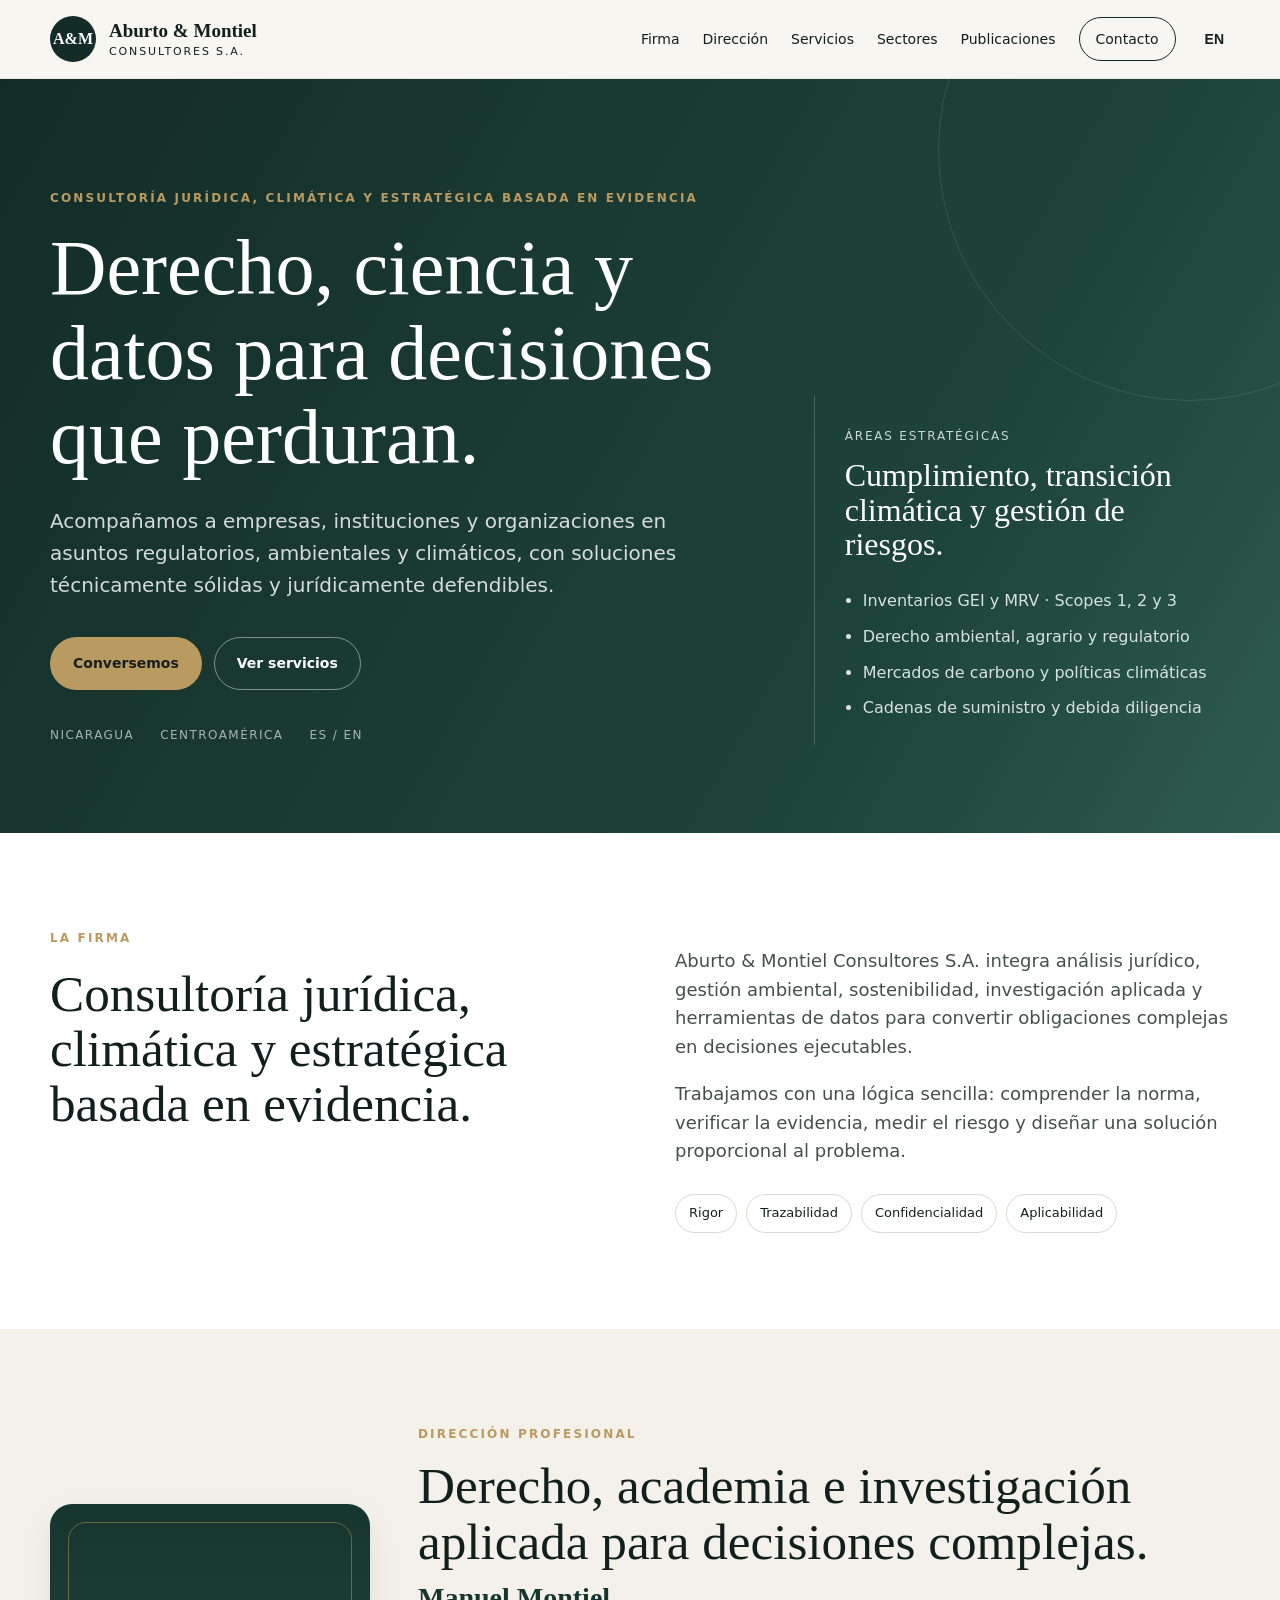
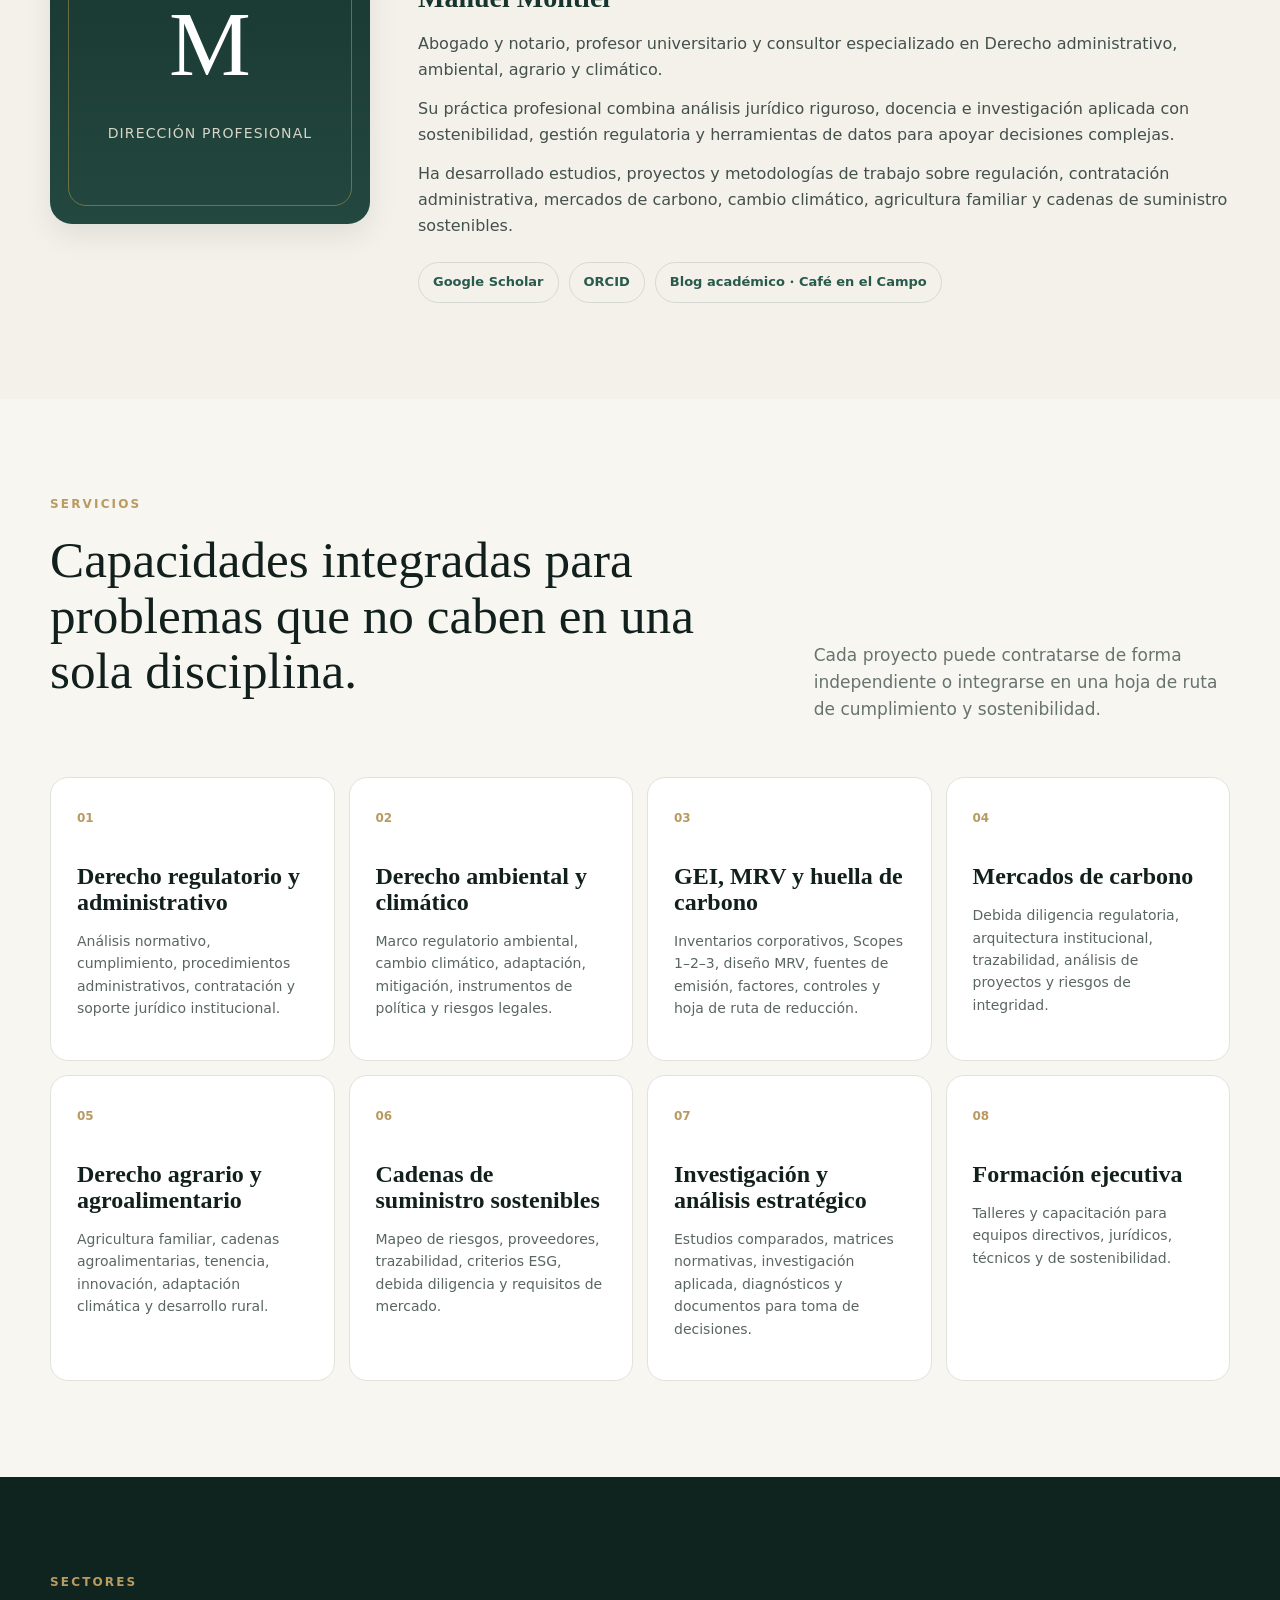
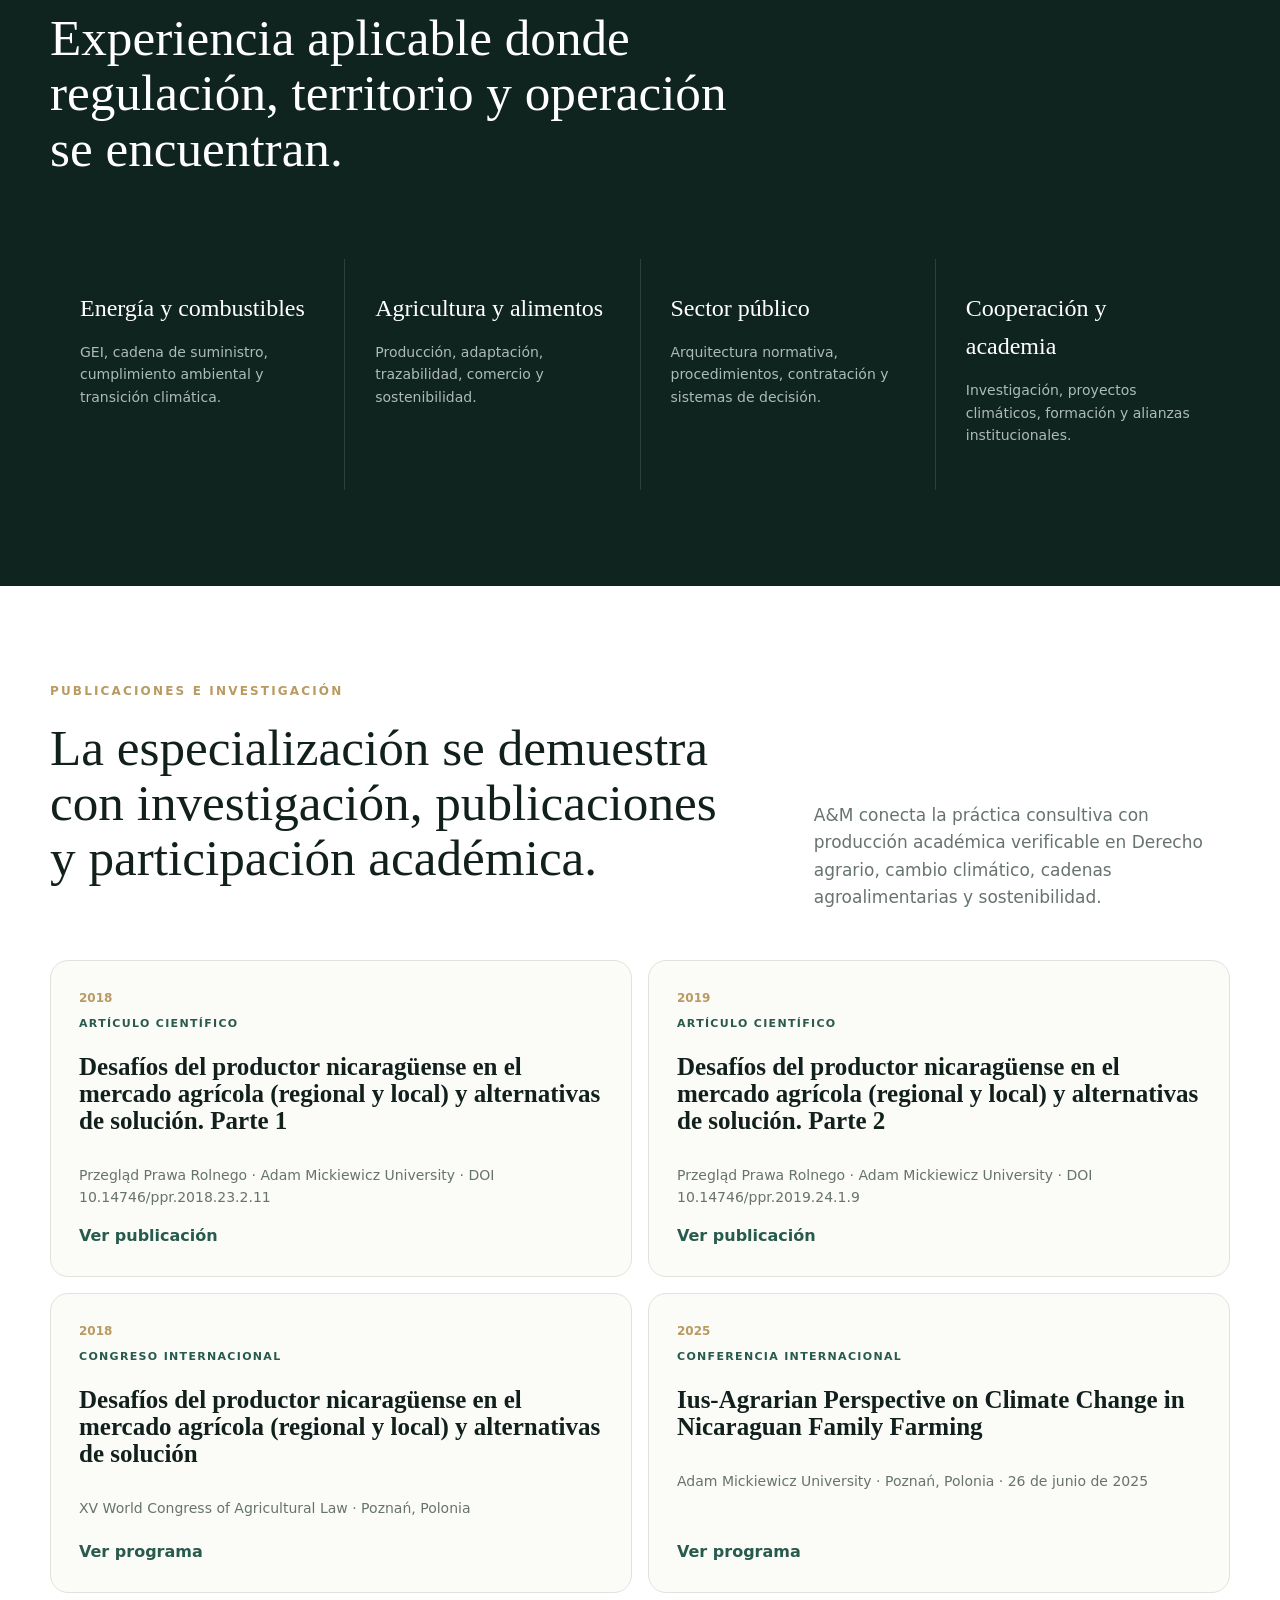
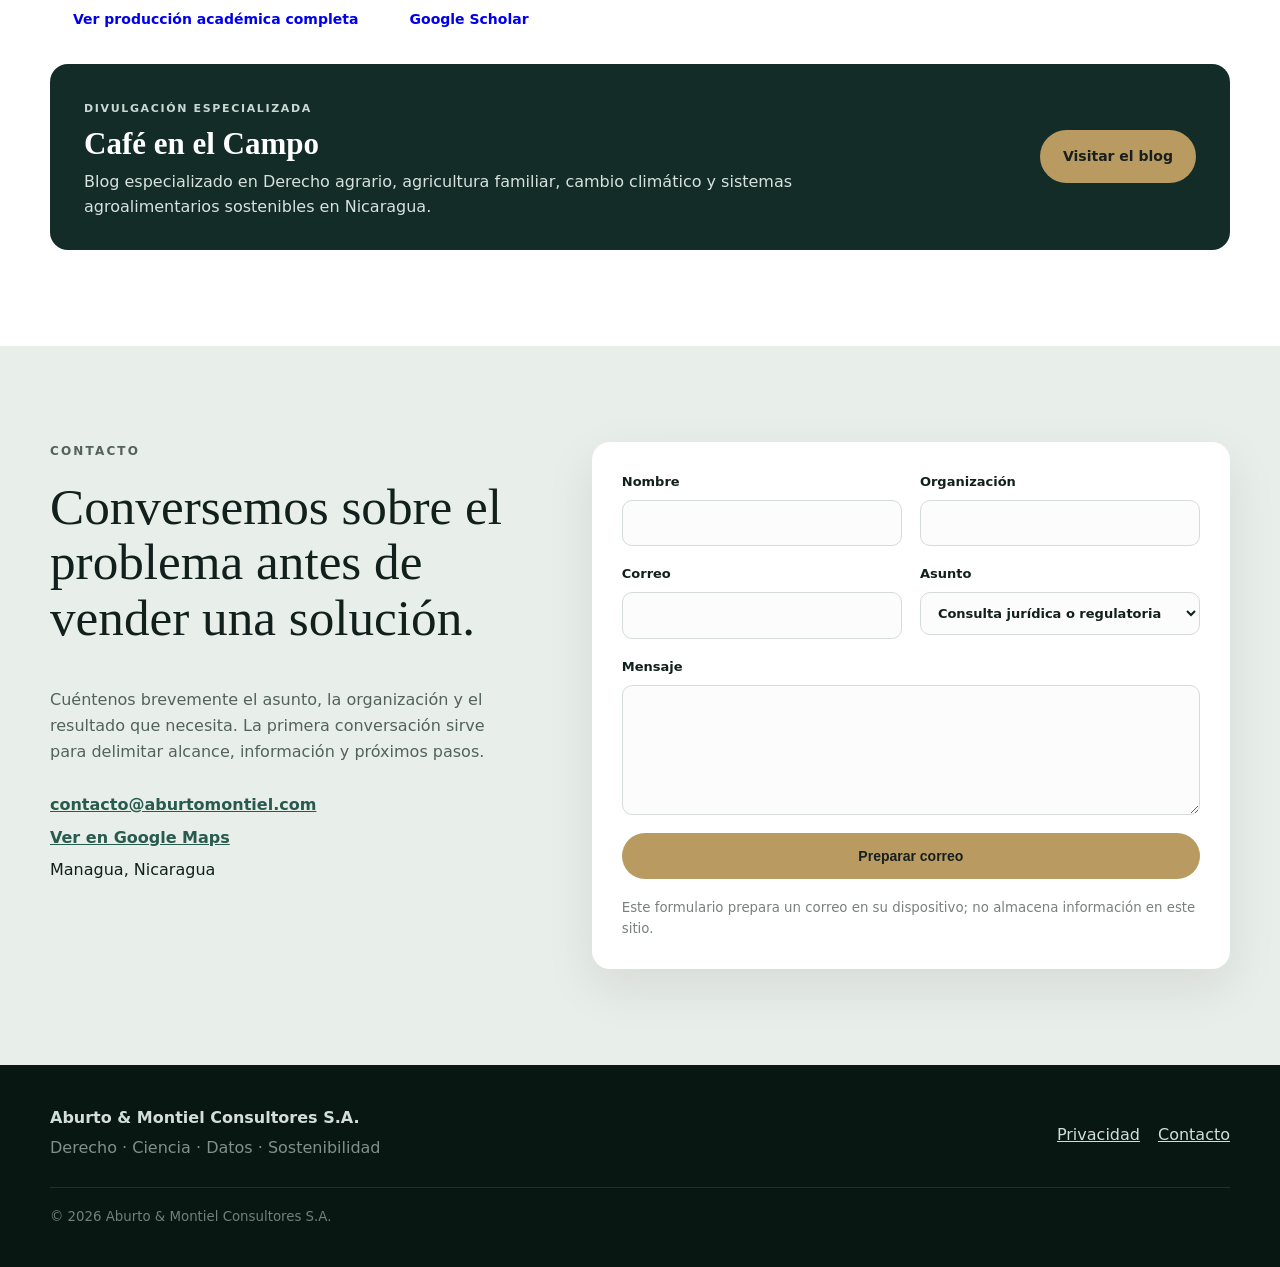
==== index.html @ fc803876 "Link dedicated academic publications page and Google Scholar" ====
<!doctype html>
<html lang="es">
<head>
  <meta charset="utf-8" />
  <meta name="viewport" content="width=device-width, initial-scale=1" />
  <title>Aburto & Montiel Consultores | Derecho climático, ambiental y estratégico en Nicaragua</title>
  <meta name="description" content="Consultoría jurídica, climática y estratégica basada en evidencia en Nicaragua y Centroamérica. Derecho ambiental y agrario, mercados de carbono, GEI/MRV, cumplimiento regulatorio y cadenas de suministro." />
  <meta name="robots" content="index,follow" />
  <meta property="og:type" content="website" />
  <meta property="og:title" content="Aburto & Montiel Consultores | Consultoría jurídica, climática y estratégica" />
  <meta property="og:description" content="Consultoría jurídica, climática y estratégica basada en evidencia para decisiones complejas en Nicaragua y Centroamérica." />
  <meta property="og:image" content="https://aburtomontiel.com/assets/og-cover.svg" />
  <meta property="og:url" content="https://aburtomontiel.com/" />
  <meta property="og:site_name" content="Aburto & Montiel Consultores S.A." />
  <link rel="canonical" href="https://aburtomontiel.com/" />
  <meta name="theme-color" content="#132c27" />
  <link rel="icon" href="assets/favicon.svg" type="image/svg+xml" />
  <link rel="stylesheet" href="assets/styles.css" />
  <script type="application/ld+json">
  {
    "@context": "https://schema.org",
    "@graph": [
      {
        "@type": "Organization",
        "@id": "https://aburtomontiel.com/#organization",
        "name": "Aburto & Montiel Consultores S.A.",
        "alternateName": "Aburto & Montiel Consultores",
        "url": "https://aburtomontiel.com/",
        "email": "contacto@aburtomontiel.com",
        "description": "Consultoría jurídica, climática y estratégica basada en evidencia en Nicaragua y Centroamérica.",
        "areaServed": [
          {"@type": "Country", "name": "Nicaragua"},
          {"@type": "Place", "name": "Centroamérica"}
        ],
        "sameAs": [
          "https://maps.app.goo.gl/tJSxeyS9cE7pDEAk8"
        ],
        "contactPoint": {
          "@type": "ContactPoint",
          "contactType": "consultas",
          "email": "contacto@aburtomontiel.com",
          "availableLanguage": ["es", "en"]
        }
      },
      {
        "@type": "Person",
        "@id": "https://aburtomontiel.com/#manuel-montiel",
        "name": "Manuel Ernesto Montiel Silva",
        "url": "https://aburtomontiel.com/#direccion",
        "jobTitle": "Abogado, profesor universitario e investigador",
        "affiliation": {"@id": "https://aburtomontiel.com/#organization"},
        "sameAs": [
          "https://scholar.google.com/citations?user=wkK37vEAAAAJ&hl=es",
          "https://orcid.org/0000-0002-2477-9309",
          "https://iusagrarionicaragua.wordpress.com/"
        ],
        "knowsAbout": [
          "Derecho agrario",
          "Derecho ambiental",
          "Cambio climático",
          "Agricultura familiar",
          "Mercados de carbono",
          "Cadenas de suministro"
        ]
      },
      {
        "@type": "WebSite",
        "@id": "https://aburtomontiel.com/#website",
        "url": "https://aburtomontiel.com/",
        "name": "Aburto & Montiel Consultores",
        "publisher": {"@id": "https://aburtomontiel.com/#organization"},
        "inLanguage": "es"
      }
    ]
  }
  </script>
  <script defer src="assets/app.js"></script>
</head>
<body>
  <a class="skip" href="#contenido">Saltar al contenido</a>
  <header class="site-header">
    <div class="wrap nav-wrap">
      <a class="brand" href="#inicio" aria-label="Aburto & Montiel Consultores S.A.">
        <span class="brand-mark">A&M</span>
        <span class="brand-text"><strong>Aburto & Montiel</strong><small>Consultores S.A.</small></span>
      </a>
      <button class="menu-btn" aria-expanded="false" aria-controls="nav">Menú</button>
      <nav id="nav" class="nav" aria-label="Navegación principal">
        <a href="#firma" data-i18n="navFirm">Firma</a><a href="#direccion" data-i18n="navDirection">Dirección</a><a href="#servicios" data-i18n="navServices">Servicios</a><a href="#sectores" data-i18n="navSectors">Sectores</a><a href="publicaciones.html" data-i18n="navKnowledge">Publicaciones</a><a href="#contacto" class="nav-cta" data-i18n="navContact">Contacto</a><button id="langToggle" class="lang" type="button" aria-label="Cambiar idioma">EN</button>
      </nav>
    </div>
  </header>
  <main id="contenido">
    <section id="inicio" class="hero"><div class="wrap hero-grid"><div class="hero-copy"><p class="eyebrow" data-i18n="eyebrow">Consultoría jurídica, climática y estratégica basada en evidencia</p><h1 data-i18n="heroTitle">Derecho, ciencia y datos para decisiones que perduran.</h1><p class="lead" data-i18n="heroLead">Acompañamos a empresas, instituciones y organizaciones en asuntos regulatorios, ambientales y climáticos, con soluciones técnicamente sólidas y jurídicamente defendibles.</p><div class="actions"><a class="btn primary" href="#contacto" data-i18n="ctaTalk">Conversemos</a><a class="btn ghost" href="#servicios" data-i18n="ctaServices">Ver servicios</a></div><div class="hero-notes"><span>Nicaragua</span><span>Centroamérica</span><span>ES / EN</span></div></div><aside class="hero-panel" aria-label="Áreas principales"><div class="panel-line"></div><p data-i18n="panelKicker">Áreas estratégicas</p><h2 data-i18n="panelTitle">Cumplimiento, transición climática y gestión de riesgos.</h2><ul><li data-i18n="panel1">Inventarios GEI y MRV · Scopes 1, 2 y 3</li><li data-i18n="panel2">Derecho ambiental, agrario y regulatorio</li><li data-i18n="panel3">Mercados de carbono y políticas climáticas</li><li data-i18n="panel4">Cadenas de suministro y debida diligencia</li></ul></aside></div></section>
    <section id="firma" class="section light"><div class="wrap two-col"><div><p class="eyebrow" data-i18n="firmEyebrow">La firma</p><h2 data-i18n="firmTitle">Consultoría jurídica, climática y estratégica basada en evidencia.</h2></div><div class="prose"><p data-i18n="firmP1">Aburto & Montiel Consultores S.A. integra análisis jurídico, gestión ambiental, sostenibilidad, investigación aplicada y herramientas de datos para convertir obligaciones complejas en decisiones ejecutables.</p><p data-i18n="firmP2">Trabajamos con una lógica sencilla: comprender la norma, verificar la evidencia, medir el riesgo y diseñar una solución proporcional al problema.</p><div class="principles"><span data-i18n="principle1">Rigor</span><span data-i18n="principle2">Trazabilidad</span><span data-i18n="principle3">Confidencialidad</span><span data-i18n="principle4">Aplicabilidad</span></div></div></div></section>
    <section id="direccion" class="section profile-section">
      <div class="wrap profile-grid">
        <div class="profile-visual" aria-label="Monograma Dirección profesional">
          <div class="profile-monogram" aria-hidden="true">
            <span class="mono-main">M</span>
          </div>
          <p class="profile-label" data-i18n="profileLabel">Dirección profesional</p>
        </div>
        <div class="profile-copy">
          <p class="eyebrow" data-i18n="profileEyebrow">Dirección profesional</p>
          <h2 data-i18n="profileTitle">Derecho, academia e investigación aplicada para decisiones complejas.</h2>
          <h3 class="profile-name">Manuel Montiel</h3>
          <p data-i18n="profileP1">Abogado y notario, profesor universitario y consultor especializado en Derecho administrativo, ambiental, agrario y climático.</p>
          <p data-i18n="profileP2">Su práctica profesional combina análisis jurídico riguroso, docencia e investigación aplicada con sostenibilidad, gestión regulatoria y herramientas de datos para apoyar decisiones complejas.</p>
          <p data-i18n="profileP3">Ha desarrollado estudios, proyectos y metodologías de trabajo sobre regulación, contratación administrativa, mercados de carbono, cambio climático, agricultura familiar y cadenas de suministro sostenibles.</p>
          <div class="profile-links">
            <a href="https://scholar.google.com/citations?user=wkK37vEAAAAJ&hl=es" target="_blank" rel="noopener">Google Scholar</a>
            <a href="https://orcid.org/0000-0002-2477-9309" target="_blank" rel="noopener" data-i18n="orcidLink">ORCID</a>
            <a href="https://iusagrarionicaragua.wordpress.com/" target="_blank" rel="noopener" data-i18n="blogLink">Blog académico · Café en el Campo</a>
          </div>
        </div>
      </div>
    </section>
    <section id="servicios" class="section"><div class="wrap"><p class="eyebrow" data-i18n="servicesEyebrow">Servicios</p><div class="section-head"><h2 data-i18n="servicesTitle">Capacidades integradas para problemas que no caben en una sola disciplina.</h2><p data-i18n="servicesIntro">Cada proyecto puede contratarse de forma independiente o integrarse en una hoja de ruta de cumplimiento y sostenibilidad.</p></div><div class="cards">
    <article class="card"><span>01</span><h3 data-i18n="s1t">Derecho regulatorio y administrativo</h3><p data-i18n="s1p">Análisis normativo, cumplimiento, procedimientos administrativos, contratación y soporte jurídico institucional.</p></article><article class="card"><span>02</span><h3 data-i18n="s2t">Derecho ambiental y climático</h3><p data-i18n="s2p">Marco regulatorio ambiental, cambio climático, adaptación, mitigación, instrumentos de política y riesgos legales.</p></article><article class="card"><span>03</span><h3 data-i18n="s3t">GEI, MRV y huella de carbono</h3><p data-i18n="s3p">Inventarios corporativos, Scopes 1–2–3, diseño MRV, fuentes de emisión, factores, controles y hoja de ruta de reducción.</p></article><article class="card"><span>04</span><h3 data-i18n="s4t">Mercados de carbono</h3><p data-i18n="s4p">Debida diligencia regulatoria, arquitectura institucional, trazabilidad, análisis de proyectos y riesgos de integridad.</p></article><article class="card"><span>05</span><h3 data-i18n="s5t">Derecho agrario y agroalimentario</h3><p data-i18n="s5p">Agricultura familiar, cadenas agroalimentarias, tenencia, innovación, adaptación climática y desarrollo rural.</p></article><article class="card"><span>06</span><h3 data-i18n="s6t">Cadenas de suministro sostenibles</h3><p data-i18n="s6p">Mapeo de riesgos, proveedores, trazabilidad, criterios ESG, debida diligencia y requisitos de mercado.</p></article><article class="card"><span>07</span><h3 data-i18n="s7t">Investigación y análisis estratégico</h3><p data-i18n="s7p">Estudios comparados, matrices normativas, investigación aplicada, diagnósticos y documentos para toma de decisiones.</p></article><article class="card"><span>08</span><h3 data-i18n="s8t">Formación ejecutiva</h3><p data-i18n="s8p">Talleres y capacitación para equipos directivos, jurídicos, técnicos y de sostenibilidad.</p></article></div></div></section>
    <section id="sectores" class="section dark"><div class="wrap"><p class="eyebrow" data-i18n="sectorsEyebrow">Sectores</p><div class="section-head"><h2 data-i18n="sectorsTitle">Experiencia aplicable donde regulación, territorio y operación se encuentran.</h2></div><div class="sector-grid"><div><strong data-i18n="sec1">Energía y combustibles</strong><p data-i18n="sec1p">GEI, cadena de suministro, cumplimiento ambiental y transición climática.</p></div><div><strong data-i18n="sec2">Agricultura y alimentos</strong><p data-i18n="sec2p">Producción, adaptación, trazabilidad, comercio y sostenibilidad.</p></div><div><strong data-i18n="sec3">Sector público</strong><p data-i18n="sec3p">Arquitectura normativa, procedimientos, contratación y sistemas de decisión.</p></div><div><strong data-i18n="sec4">Cooperación y academia</strong><p data-i18n="sec4p">Investigación, proyectos climáticos, formación y alianzas institucionales.</p></div></div></div></section>
    <section id="conocimiento" class="section light publications-section">
      <div class="wrap">
        <p class="eyebrow" data-i18n="knowledgeEyebrow">Publicaciones e investigación</p>
        <div class="section-head publications-head">
          <h2 data-i18n="knowledgeTitle">La especialización se demuestra con investigación, publicaciones y participación académica.</h2>
          <p data-i18n="knowledgeP">A&M conecta la práctica consultiva con producción académica verificable en Derecho agrario, cambio climático, cadenas agroalimentarias y sostenibilidad.</p>
        </div>

        <div class="publication-grid">
          <article class="publication-card">
            <span class="publication-year">2018</span>
            <p class="publication-type" data-i18n="pubTypeArticle">Artículo científico</p>
            <h3>Desafíos del productor nicaragüense en el mercado agrícola (regional y local) y alternativas de solución. Parte 1</h3>
            <p>Przegląd Prawa Rolnego · Adam Mickiewicz University · DOI 10.14746/ppr.2018.23.2.11</p>
            <a href="https://pressto.amu.edu.pl/index.php/ppr/article/view/26463" target="_blank" rel="noopener" data-i18n="viewPublication">Ver publicación</a>
          </article>

          <article class="publication-card">
            <span class="publication-year">2019</span>
            <p class="publication-type" data-i18n="pubTypeArticle">Artículo científico</p>
            <h3>Desafíos del productor nicaragüense en el mercado agrícola (regional y local) y alternativas de solución. Parte 2</h3>
            <p>Przegląd Prawa Rolnego · Adam Mickiewicz University · DOI 10.14746/ppr.2019.24.1.9</p>
            <a href="https://pressto.amu.edu.pl/index.php/ppr/article/view/23493" target="_blank" rel="noopener" data-i18n="viewPublication">Ver publicación</a>
          </article>

          <article class="publication-card">
            <span class="publication-year">2018</span>
            <p class="publication-type" data-i18n="pubTypeCongress">Congreso internacional</p>
            <h3>Desafíos del productor nicaragüense en el mercado agrícola (regional y local) y alternativas de solución</h3>
            <p>XV World Congress of Agricultural Law · Poznań, Polonia</p>
            <a href="https://wcal2018.syskonf.pl/Program?lang=pl" target="_blank" rel="noopener" data-i18n="viewProgram">Ver programa</a>
          </article>

          <article class="publication-card">
            <span class="publication-year">2025</span>
            <p class="publication-type" data-i18n="pubTypeConference">Conferencia internacional</p>
            <h3>Ius-Agrarian Perspective on Climate Change in Nicaraguan Family Farming</h3>
            <p>Adam Mickiewicz University · Poznań, Polonia · 26 de junio de 2025</p>
            <a href="https://prawo.amu.edu.pl/wp-content/uploads/2025/06/Program_Konferencja_26a_06_2025.pdf" target="_blank" rel="noopener" data-i18n="viewProgram">Ver programa</a>
          </article>
        </div>

        <div class="academic-cta-row">
          <a class="btn academic-outline" href="publicaciones.html">Ver producción académica completa</a>
          <a class="btn academic-outline" href="https://scholar.google.com/citations?user=wkK37vEAAAAJ&hl=es" target="_blank" rel="noopener">Google Scholar</a>
        </div>

        <div class="knowledge-bridge">
          <div>
            <span data-i18n="blogEyebrow">Divulgación especializada</span>
            <h3>Café en el Campo</h3>
            <p data-i18n="blogDescription">Blog especializado en Derecho agrario, agricultura familiar, cambio climático y sistemas agroalimentarios sostenibles en Nicaragua.</p>
          </div>
          <a class="btn knowledge-btn" href="https://iusagrarionicaragua.wordpress.com/" target="_blank" rel="noopener" data-i18n="visitBlog">Visitar el blog</a>
        </div>
      </div>
    </section>
    <section id="contacto" class="section contact"><div class="wrap contact-grid"><div><p class="eyebrow" data-i18n="contactEyebrow">Contacto</p><h2 data-i18n="contactTitle">Conversemos sobre el problema antes de vender una solución.</h2><p data-i18n="contactP">Cuéntenos brevemente el asunto, la organización y el resultado que necesita. La primera conversación sirve para delimitar alcance, información y próximos pasos.</p><div class="contact-links"><a id="emailLink" href="#">contacto@aburtomontiel.com</a><a id="whatsappLink" href="#" target="_blank" rel="noopener">WhatsApp</a><a href="https://maps.app.goo.gl/tJSxeyS9cE7pDEAk8" target="_blank" rel="noopener" data-i18n="mapsLink">Ver en Google Maps</a><span>Managua, Nicaragua</span></div></div><form id="contactForm" class="contact-form"><label><span data-i18n="fName">Nombre</span><input name="name" required autocomplete="name"></label><label><span data-i18n="fOrg">Organización</span><input name="organization" autocomplete="organization"></label><label><span data-i18n="fEmail">Correo</span><input type="email" name="email" required autocomplete="email"></label><label><span data-i18n="fSubject">Asunto</span><select name="subject"><option>Consulta jurídica o regulatoria</option><option>GEI / MRV / huella de carbono</option><option>Mercado de carbono</option><option>Derecho ambiental o agrario</option><option>Cadena de suministro</option><option>Capacitación / investigación</option><option>Otro</option></select></label><label class="full"><span data-i18n="fMessage">Mensaje</span><textarea name="message" rows="5" required></textarea></label><button class="btn primary full" type="submit" data-i18n="fSend">Preparar correo</button><small class="full" data-i18n="privacyNote">Este formulario prepara un correo en su dispositivo; no almacena información en este sitio.</small></form></div></section>
  </main>
  <footer class="footer"><div class="wrap footer-grid"><div><strong>Aburto & Montiel Consultores S.A.</strong><p data-i18n="footerTag">Derecho · Ciencia · Datos · Sostenibilidad</p></div><div><a href="privacidad.html" data-i18n="privacy">Privacidad</a><a href="#contacto" data-i18n="footerContact">Contacto</a></div><small>© <span id="year"></span> Aburto & Montiel Consultores S.A.</small></div></footer>
</body></html>
---- assets/styles.css ----
:root{--ink:#12201d;--deep:#132c27;--green:#285a4e;--mint:#dfeae5;--paper:#f7f6f1;--white:#fff;--gold:#b99a61;--line:#d6d9d3;--muted:#67736e;--max:1180px;--radius:18px;--shadow:0 18px 50px rgba(18,32,29,.09)}*{box-sizing:border-box}html{scroll-behavior:smooth}body{margin:0;font-family:Inter,ui-sans-serif,system-ui,-apple-system,BlinkMacSystemFont,"Segoe UI",sans-serif;color:var(--ink);background:var(--paper);line-height:1.6}.wrap{width:min(calc(100% - 40px),var(--max));margin:auto}.skip{position:absolute;left:-9999px}.skip:focus{left:20px;top:20px;z-index:999;background:#fff;padding:10px}.site-header{position:sticky;top:0;z-index:20;background:rgba(247,246,241,.93);backdrop-filter:blur(12px);border-bottom:1px solid rgba(18,32,29,.08)}.nav-wrap{min-height:78px;display:flex;align-items:center;justify-content:space-between}.brand{display:flex;align-items:center;gap:13px;text-decoration:none;color:inherit}.brand-mark{width:46px;height:46px;border-radius:50%;background:var(--deep);color:white;display:grid;place-items:center;font-family:Georgia,serif;font-weight:700}.brand-text{display:flex;flex-direction:column;line-height:1.05}.brand-text strong{font-family:Georgia,serif;font-size:19px}.brand-text small{font-size:11px;letter-spacing:.17em;text-transform:uppercase;margin-top:5px}.nav{display:flex;align-items:center;gap:23px}.nav a,.lang{color:inherit;text-decoration:none;font-size:14px}.nav a:hover{color:var(--green)}.nav-cta{padding:10px 16px;border:1px solid var(--deep);border-radius:999px}.lang{border:0;background:transparent;font-weight:700;cursor:pointer}.menu-btn{display:none}.hero{background:linear-gradient(120deg,var(--deep) 0%,#1e453b 72%,#2f5b4f 100%);color:white;padding:110px 0 88px;position:relative;overflow:hidden}.hero:after{content:"";position:absolute;width:500px;height:500px;border:1px solid rgba(255,255,255,.10);border-radius:50%;right:-160px;top:-180px}.hero-grid{display:grid;grid-template-columns:1.25fr .75fr;gap:70px;align-items:end}.eyebrow{text-transform:uppercase;letter-spacing:.18em;font-size:12px;font-weight:700;margin:0 0 18px;color:var(--gold)}h1,h2,h3{font-family:Georgia,"Times New Roman",serif;line-height:1.08;margin-top:0}h1{font-size:clamp(48px,6.1vw,82px);max-width:850px;margin-bottom:26px;font-weight:500}.lead{font-size:20px;max-width:720px;color:rgba(255,255,255,.82)}.actions{display:flex;gap:12px;margin:36px 0}.btn{display:inline-flex;align-items:center;justify-content:center;padding:14px 22px;border-radius:999px;border:1px solid transparent;text-decoration:none;font-weight:700;font-size:14px;cursor:pointer}.primary{background:var(--gold);color:#17201e}.ghost{border-color:rgba(255,255,255,.45);color:white}.hero-notes{display:flex;gap:26px;font-size:12px;text-transform:uppercase;letter-spacing:.12em;color:rgba(255,255,255,.62)}.hero-panel{border-left:1px solid rgba(255,255,255,.18);padding:20px 0 8px 30px}.hero-panel>p{font-size:12px;text-transform:uppercase;letter-spacing:.15em;color:#c9d8d3}.hero-panel h2{font-size:32px;font-weight:500}.hero-panel ul{padding-left:18px;color:#d7e2de}.hero-panel li{margin:10px 0}.section{padding:96px 0;background:var(--paper)}.light{background:white}.dark{background:#10241f;color:white}.two-col{display:grid;grid-template-columns:1fr 1fr;gap:70px}.section h2{font-size:clamp(36px,4vw,55px);font-weight:500}.prose{font-size:18px;color:#43504c}.principles{display:flex;flex-wrap:wrap;gap:9px;margin-top:28px}.principles span{border:1px solid var(--line);border-radius:999px;padding:8px 13px;font-size:13px;color:var(--ink)}.section-head{display:grid;grid-template-columns:1.25fr .75fr;gap:70px;align-items:end;margin-bottom:36px}.section-head p{color:var(--muted);font-size:17px}.cards{display:grid;grid-template-columns:repeat(4,1fr);gap:14px}.card{background:white;border:1px solid #e1e2dc;border-radius:var(--radius);padding:26px;min-height:270px;transition:.2s}.card:hover{transform:translateY(-3px);box-shadow:var(--shadow)}.card span{font-size:12px;color:var(--gold);font-weight:800}.card h3{font-size:24px;margin:35px 0 14px}.card p{color:#5a6662;font-size:14px}.sector-grid{display:grid;grid-template-columns:repeat(4,1fr);gap:1px;background:rgba(255,255,255,.12);margin-top:40px}.sector-grid>div{background:#10241f;padding:30px}.sector-grid strong{font-family:Georgia,serif;font-size:24px;font-weight:500}.sector-grid p{color:#adbbb6;font-size:14px}.knowledge-grid{display:grid;grid-template-columns:1.1fr .9fr;gap:70px;align-items:center}.knowledge-grid>div>p:not(.eyebrow){font-size:18px;color:var(--muted)}.insight-box{background:var(--mint);padding:38px;border-radius:var(--radius)}.insight-box span{font-size:12px;text-transform:uppercase;letter-spacing:.15em;color:var(--green);font-weight:800}.insight-box h3{font-size:31px;margin:12px 0}.contact{background:#e8eee9}.contact-grid{display:grid;grid-template-columns:.85fr 1.15fr;gap:70px}.contact p{color:#53625c}.contact-links{display:flex;flex-direction:column;gap:7px;margin-top:28px}.contact-links a{color:var(--green);font-weight:700}.contact-form{background:white;border-radius:var(--radius);padding:30px;display:grid;grid-template-columns:1fr 1fr;gap:18px;box-shadow:var(--shadow)}label{display:flex;flex-direction:column;gap:7px;font-size:13px;font-weight:700}input,select,textarea{width:100%;font:inherit;padding:12px 13px;border:1px solid #d5dcd8;border-radius:10px;background:#fbfcfb;color:var(--ink)}textarea{resize:vertical}.full{grid-column:1/-1}.contact-form small{color:#78817d}.footer{background:#091713;color:#d3ddd9;padding:40px 0}.footer-grid{display:grid;grid-template-columns:1fr auto;gap:22px;align-items:center}.footer p{margin:4px 0;color:#7f918a}.footer a{color:#d3ddd9;margin-left:18px}.footer small{grid-column:1/-1;color:#6f817a;border-top:1px solid #20312c;padding-top:18px}@media(max-width:900px){.menu-btn{display:block;background:transparent;border:1px solid #aab2ae;border-radius:999px;padding:9px 14px}.nav{display:none;position:absolute;left:0;right:0;top:78px;background:var(--paper);padding:22px 20px;border-bottom:1px solid var(--line);flex-direction:column;align-items:flex-start}.nav.open{display:flex}.hero-grid,.two-col,.section-head,.knowledge-grid,.contact-grid{grid-template-columns:1fr}.hero-panel{border-left:0;border-top:1px solid rgba(255,255,255,.18);padding:30px 0 0}.cards{grid-template-columns:repeat(2,1fr)}.sector-grid{grid-template-columns:repeat(2,1fr)}}@media(max-width:600px){.wrap{width:min(calc(100% - 28px),var(--max))}.brand-text strong{font-size:16px}.hero{padding:76px 0 62px}h1{font-size:45px}.lead{font-size:18px}.actions{flex-direction:column;align-items:stretch}.hero-notes{flex-wrap:wrap;gap:12px}.section{padding:70px 0}.cards,.sector-grid,.contact-form{grid-template-columns:1fr}.contact-form{padding:22px}.footer-grid{grid-template-columns:1fr}.footer a{margin:0 18px 0 0}}.profile-section{background:#f3f1ea}.profile-grid{display:grid;grid-template-columns:320px 1fr;gap:48px;align-items:center}.profile-visual{background:linear-gradient(180deg,#17352f 0%,#23483f 100%);color:#fff;border-radius:22px;min-height:320px;display:flex;flex-direction:column;justify-content:center;align-items:center;box-shadow:0 12px 30px rgba(0,0,0,.08);position:relative;overflow:hidden}.profile-visual::before{content:"";position:absolute;inset:18px;border:1px solid rgba(201,168,91,.45);border-radius:18px}.profile-monogram{position:relative;width:160px;height:120px;display:flex;align-items:center;justify-content:center;margin-bottom:18px}.mono-main{font-size:92px;line-height:1;font-family:Georgia,"Times New Roman",serif;color:#fff}.profile-label{margin:0;font-size:14px;letter-spacing:.08em;text-transform:uppercase;color:#d8d5c8;z-index:1}.profile-copy h2{margin-bottom:14px}.profile-name{margin:0 0 18px;font-size:28px;color:#17352f}.profile-copy p{margin:0 0 14px;color:#43504c}.profile-copy .eyebrow{color:var(--gold)}@media(max-width:900px){.profile-grid{grid-template-columns:1fr}.profile-visual{min-height:240px}}
.profile-links{display:flex;flex-wrap:wrap;gap:10px;margin-top:24px}.profile-links a{display:inline-flex;align-items:center;padding:9px 14px;border:1px solid var(--line);border-radius:999px;color:var(--green);text-decoration:none;font-size:13px;font-weight:800}.profile-links a:hover{background:#fff}.publications-head{margin-bottom:32px}.publication-grid{display:grid;grid-template-columns:repeat(2,1fr);gap:16px}.publication-card{border:1px solid #e1e2dc;border-radius:var(--radius);padding:28px;background:#fbfbf8;display:flex;flex-direction:column;min-height:300px}.publication-year{font-size:12px;font-weight:800;color:var(--gold)}.publication-type{margin:7px 0 20px;text-transform:uppercase;letter-spacing:.12em;font-size:11px;font-weight:800;color:var(--green)}.publication-card h3{font-size:25px;margin-bottom:16px}.publication-card>p:not(.publication-type){color:var(--muted);font-size:14px}.publication-card a{margin-top:auto;color:var(--green);font-weight:800;text-decoration:none}.publication-card a:hover{text-decoration:underline}.knowledge-bridge{margin-top:18px;background:var(--deep);color:#fff;border-radius:var(--radius);padding:30px 34px;display:flex;gap:30px;align-items:center;justify-content:space-between}.knowledge-bridge span{font-size:11px;text-transform:uppercase;letter-spacing:.15em;color:#c9d8d3;font-weight:800}.knowledge-bridge h3{font-size:31px;margin:8px 0}.knowledge-bridge p{margin:0;max-width:720px;color:#d7e2de}.knowledge-btn{background:var(--gold);color:#17201e;white-space:nowrap}@media(max-width:900px){.publication-grid{grid-template-columns:1fr}.knowledge-bridge{align-items:flex-start;flex-direction:column}}
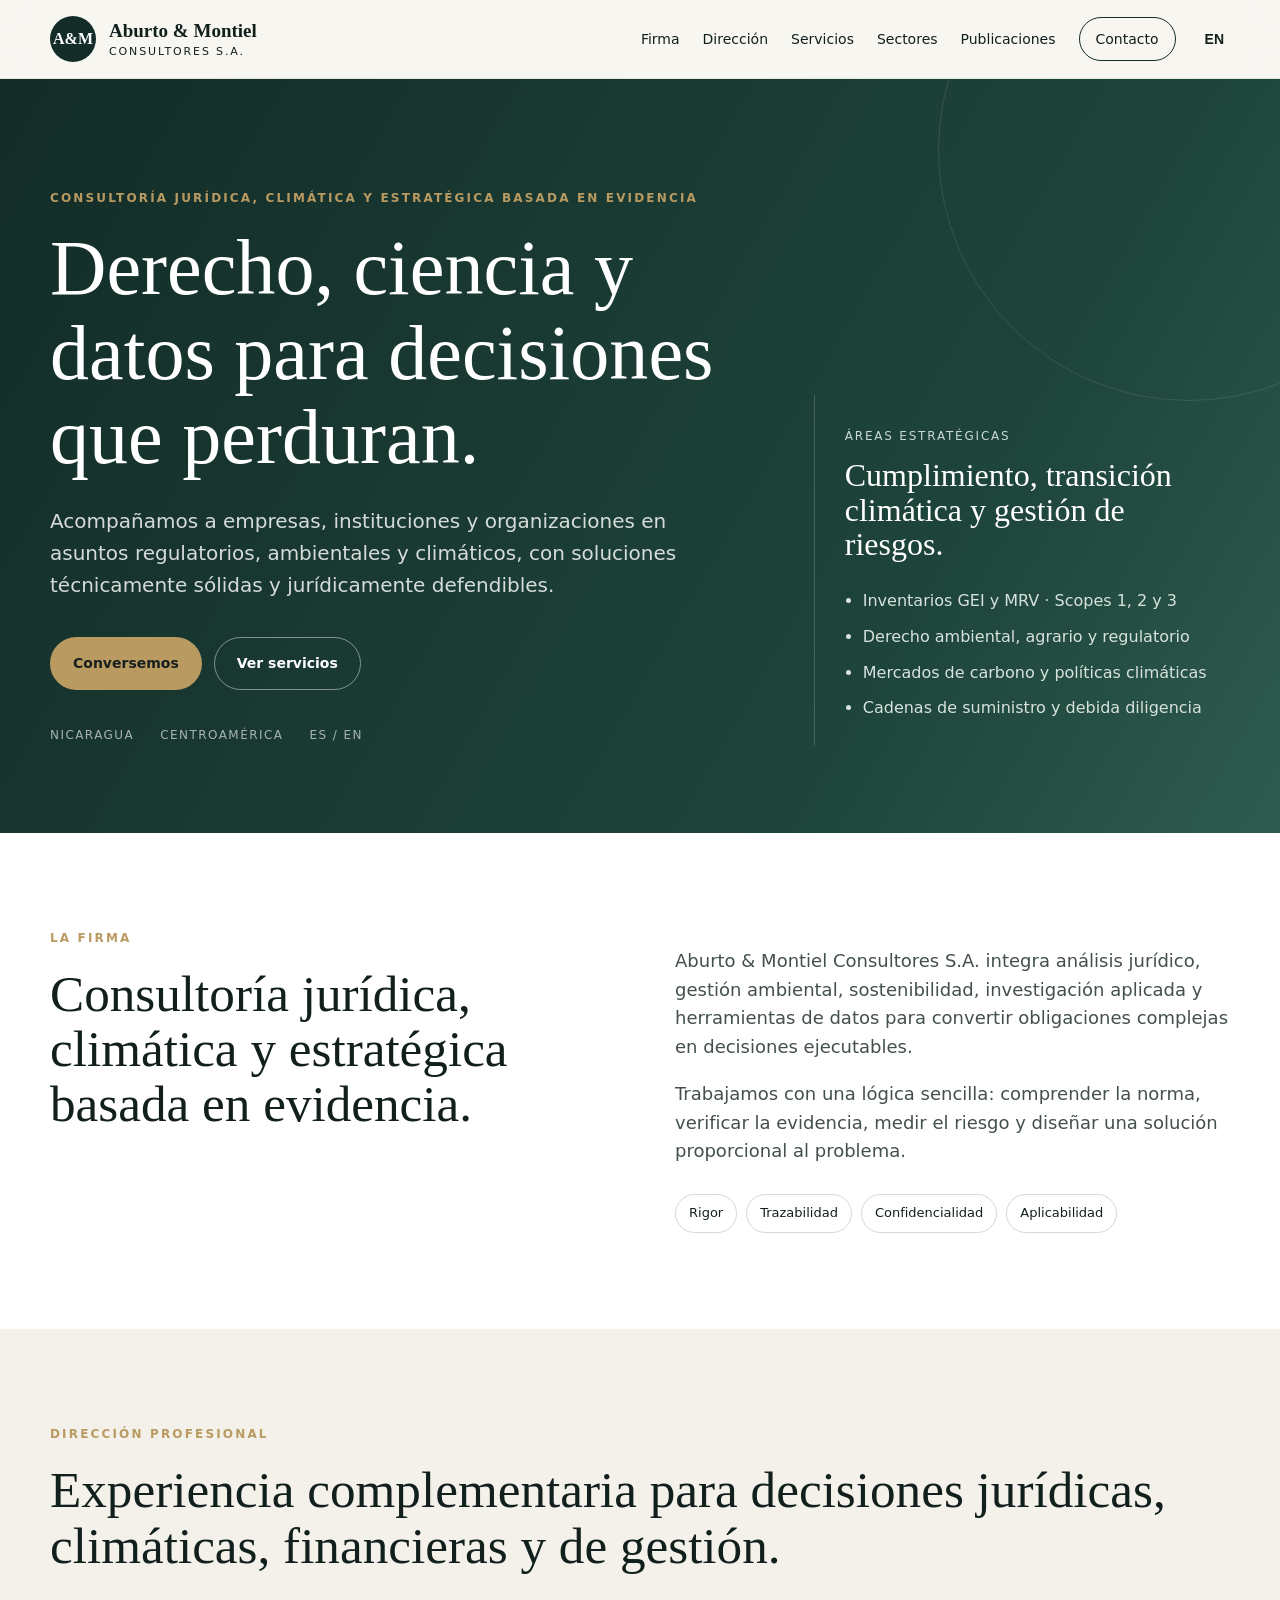
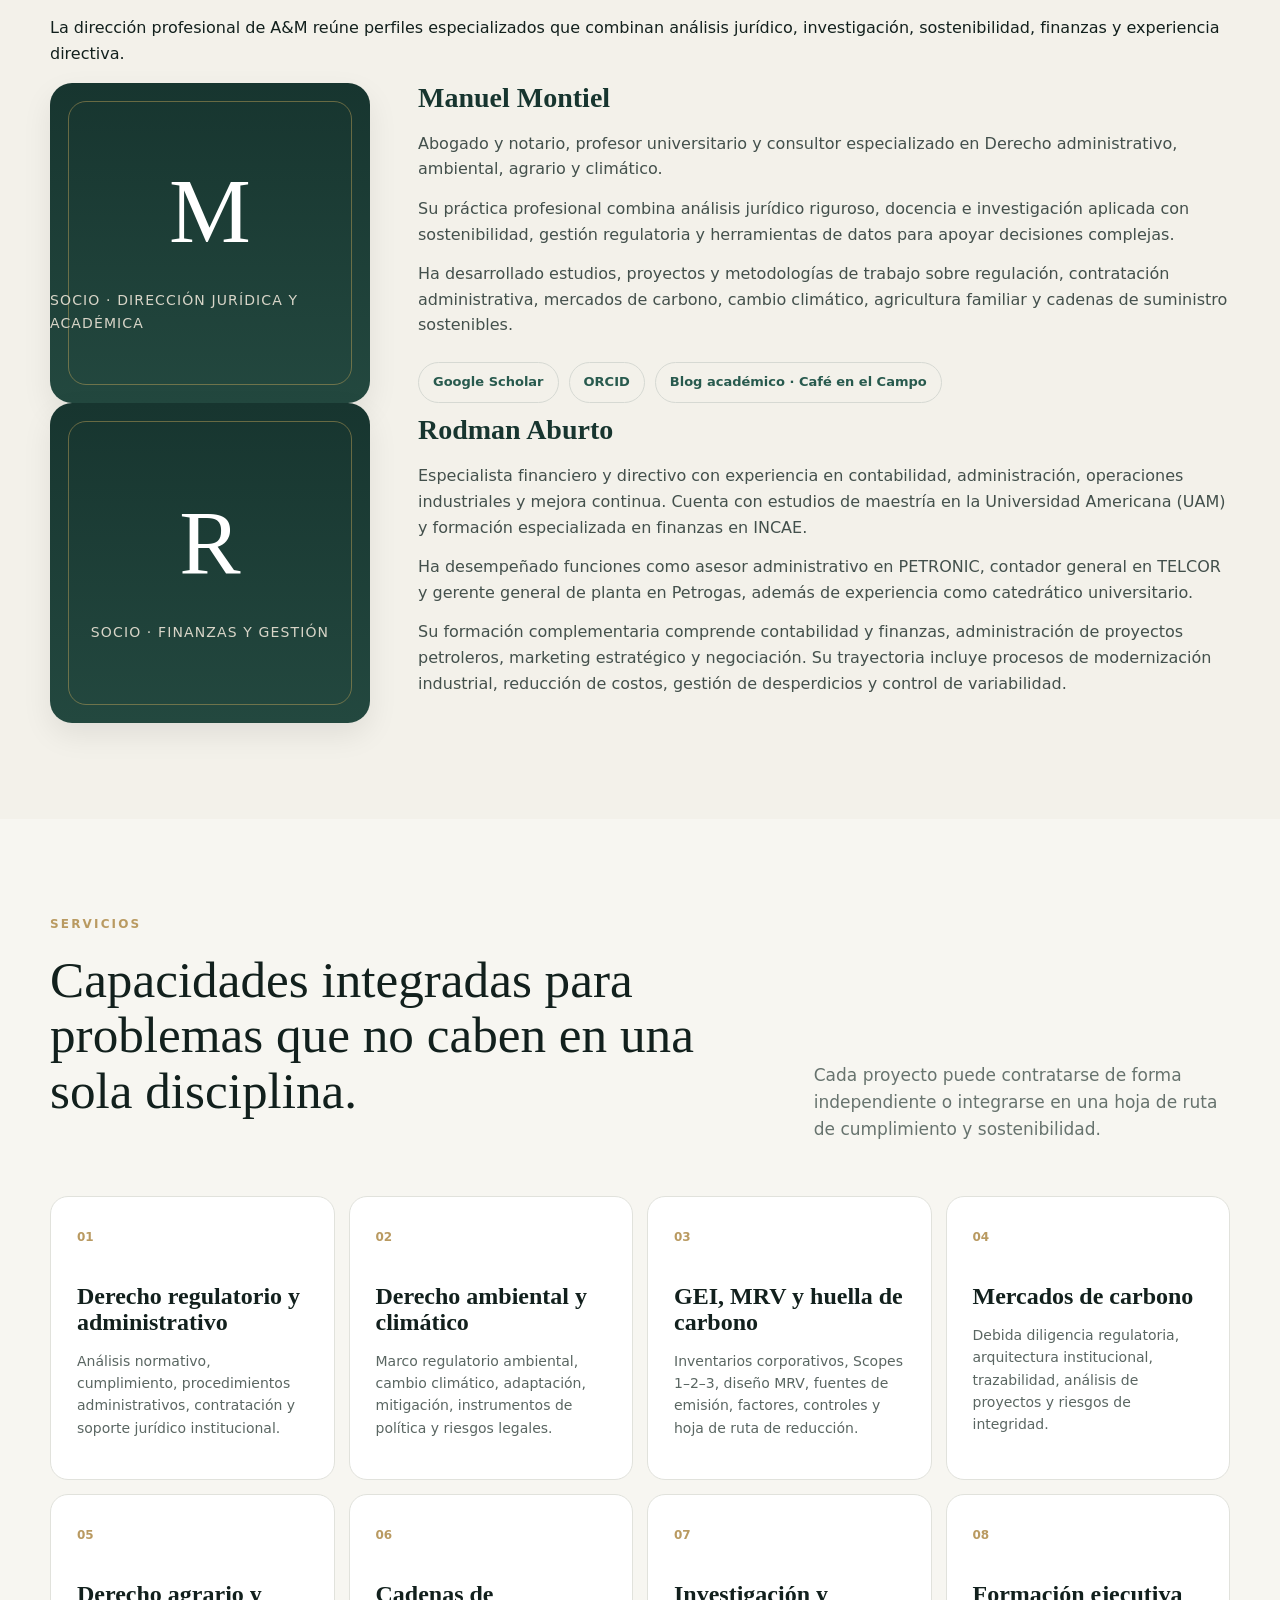
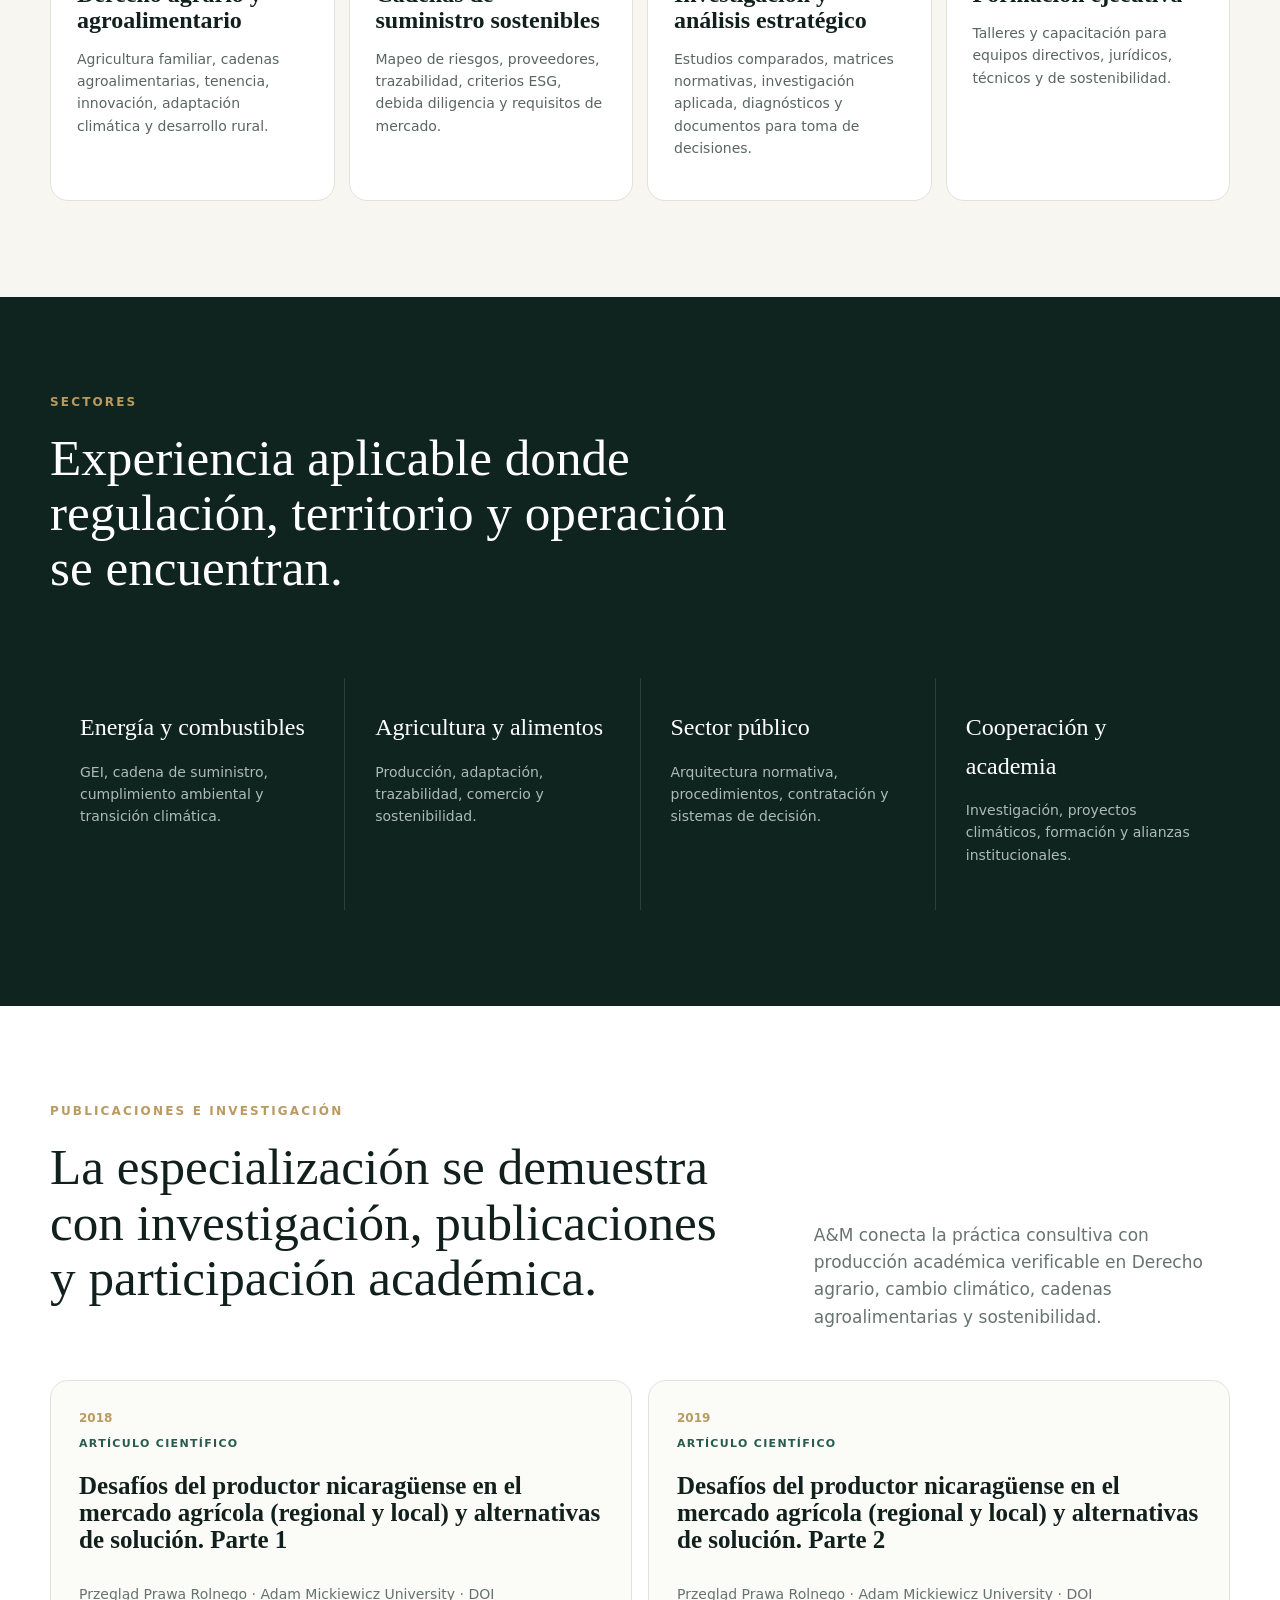
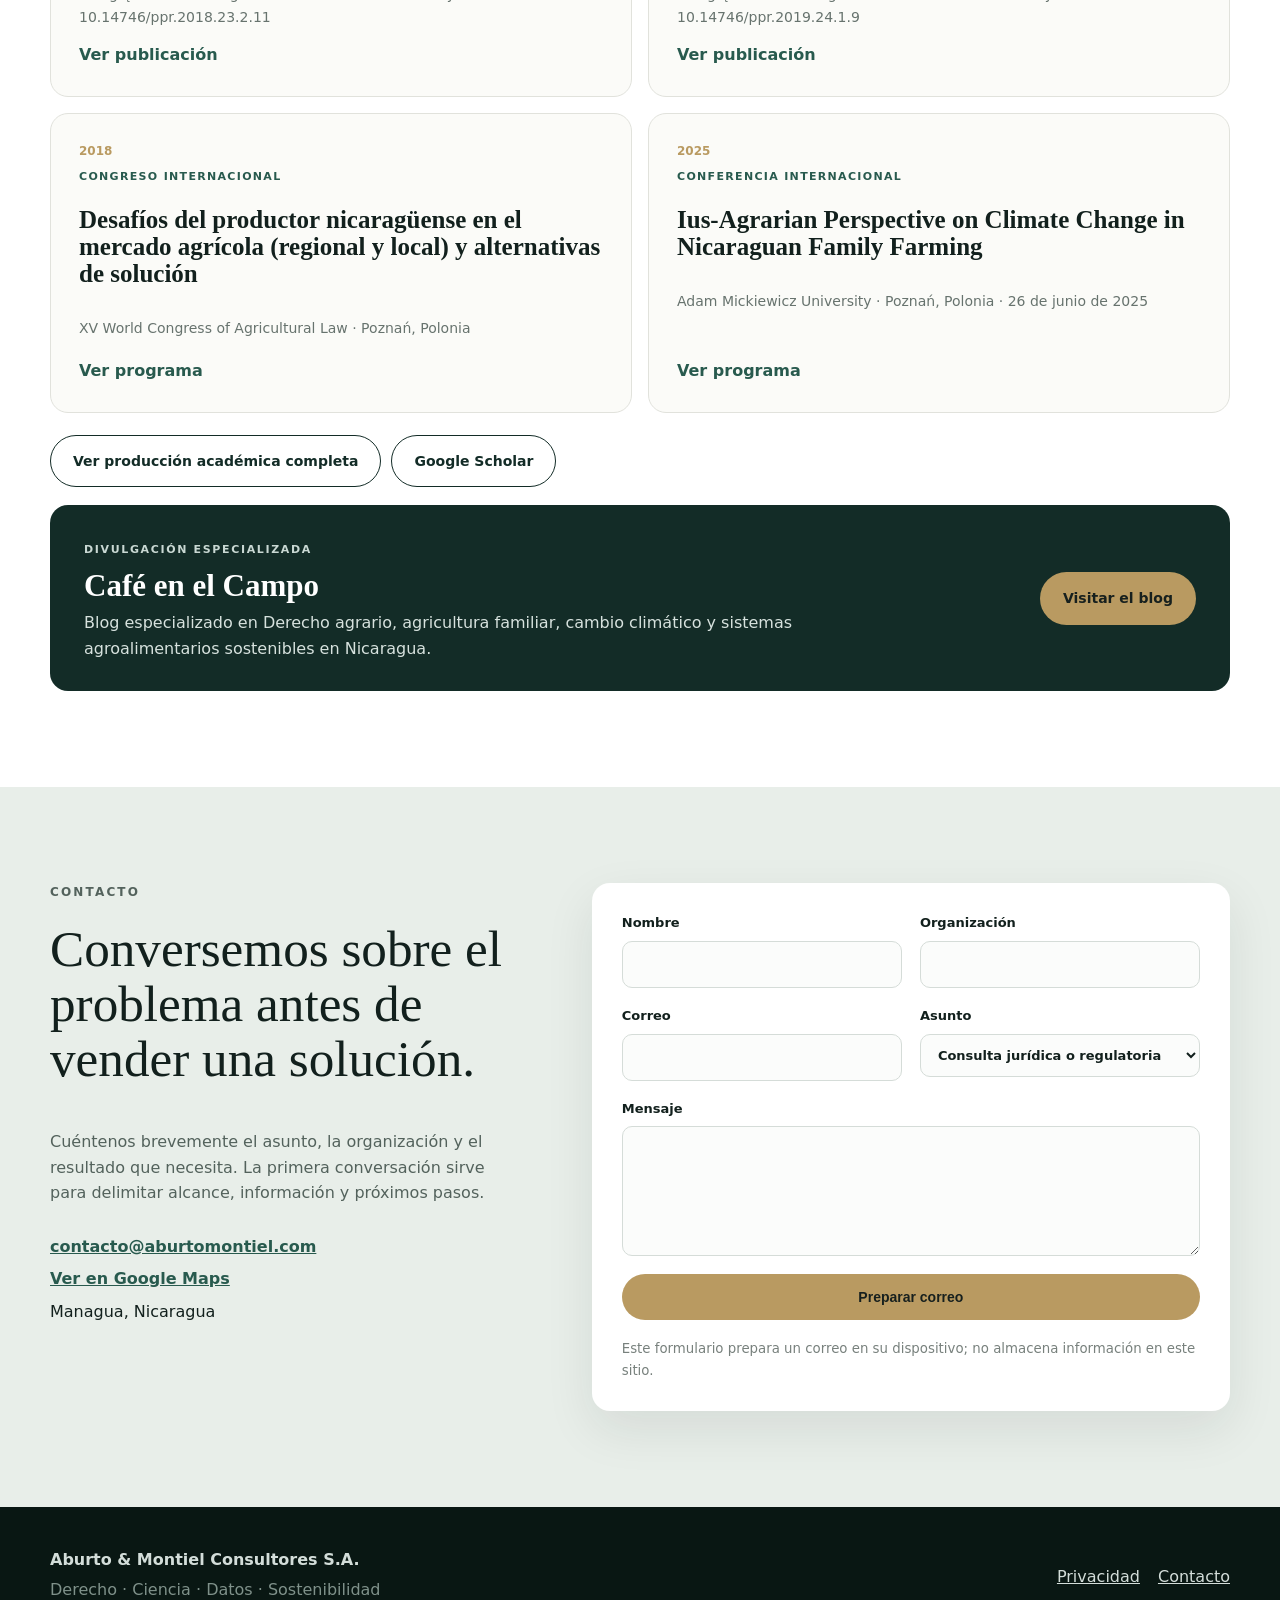
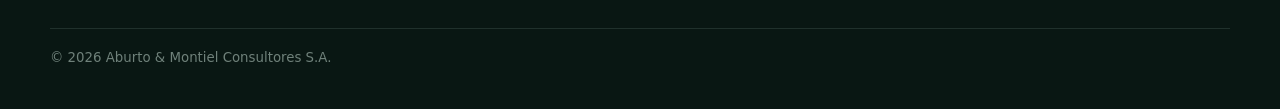
==== commit c6d9cc48: "Add Rodman Aburto to professional leadership" ====
--- a/index.html
+++ b/index.html
@@ -61,6 +61,23 @@
           "Agricultura familiar",
           "Mercados de carbono",
           "Cadenas de suministro"
+        ]
+      },
+      {
+        "@type": "Person",
+        "@id": "https://aburtomontiel.com/#rodman-aburto",
+        "name": "Rodman Aburto",
+        "url": "https://aburtomontiel.com/#direccion",
+        "jobTitle": "Socio y especialista financiero y de gestión",
+        "affiliation": {"@id": "https://aburtomontiel.com/#organization"},
+        "knowsAbout": [
+          "Finanzas",
+          "Contabilidad",
+          "Gestión administrativa",
+          "Operaciones industriales",
+          "Mejora continua",
+          "Gestión de costos",
+          "Administración de proyectos"
         ]
       },
       {
@@ -94,25 +111,48 @@
     <section id="inicio" class="hero"><div class="wrap hero-grid"><div class="hero-copy"><p class="eyebrow" data-i18n="eyebrow">Consultoría jurídica, climática y estratégica basada en evidencia</p><h1 data-i18n="heroTitle">Derecho, ciencia y datos para decisiones que perduran.</h1><p class="lead" data-i18n="heroLead">Acompañamos a empresas, instituciones y organizaciones en asuntos regulatorios, ambientales y climáticos, con soluciones técnicamente sólidas y jurídicamente defendibles.</p><div class="actions"><a class="btn primary" href="#contacto" data-i18n="ctaTalk">Conversemos</a><a class="btn ghost" href="#servicios" data-i18n="ctaServices">Ver servicios</a></div><div class="hero-notes"><span>Nicaragua</span><span>Centroamérica</span><span>ES / EN</span></div></div><aside class="hero-panel" aria-label="Áreas principales"><div class="panel-line"></div><p data-i18n="panelKicker">Áreas estratégicas</p><h2 data-i18n="panelTitle">Cumplimiento, transición climática y gestión de riesgos.</h2><ul><li data-i18n="panel1">Inventarios GEI y MRV · Scopes 1, 2 y 3</li><li data-i18n="panel2">Derecho ambiental, agrario y regulatorio</li><li data-i18n="panel3">Mercados de carbono y políticas climáticas</li><li data-i18n="panel4">Cadenas de suministro y debida diligencia</li></ul></aside></div></section>
     <section id="firma" class="section light"><div class="wrap two-col"><div><p class="eyebrow" data-i18n="firmEyebrow">La firma</p><h2 data-i18n="firmTitle">Consultoría jurídica, climática y estratégica basada en evidencia.</h2></div><div class="prose"><p data-i18n="firmP1">Aburto & Montiel Consultores S.A. integra análisis jurídico, gestión ambiental, sostenibilidad, investigación aplicada y herramientas de datos para convertir obligaciones complejas en decisiones ejecutables.</p><p data-i18n="firmP2">Trabajamos con una lógica sencilla: comprender la norma, verificar la evidencia, medir el riesgo y diseñar una solución proporcional al problema.</p><div class="principles"><span data-i18n="principle1">Rigor</span><span data-i18n="principle2">Trazabilidad</span><span data-i18n="principle3">Confidencialidad</span><span data-i18n="principle4">Aplicabilidad</span></div></div></div></section>
     <section id="direccion" class="section profile-section">
-      <div class="wrap profile-grid">
-        <div class="profile-visual" aria-label="Monograma Dirección profesional">
-          <div class="profile-monogram" aria-hidden="true">
-            <span class="mono-main">M</span>
-          </div>
-          <p class="profile-label" data-i18n="profileLabel">Dirección profesional</p>
-        </div>
-        <div class="profile-copy">
+      <div class="wrap">
+        <div class="leadership-intro">
           <p class="eyebrow" data-i18n="profileEyebrow">Dirección profesional</p>
-          <h2 data-i18n="profileTitle">Derecho, academia e investigación aplicada para decisiones complejas.</h2>
-          <h3 class="profile-name">Manuel Montiel</h3>
-          <p data-i18n="profileP1">Abogado y notario, profesor universitario y consultor especializado en Derecho administrativo, ambiental, agrario y climático.</p>
-          <p data-i18n="profileP2">Su práctica profesional combina análisis jurídico riguroso, docencia e investigación aplicada con sostenibilidad, gestión regulatoria y herramientas de datos para apoyar decisiones complejas.</p>
-          <p data-i18n="profileP3">Ha desarrollado estudios, proyectos y metodologías de trabajo sobre regulación, contratación administrativa, mercados de carbono, cambio climático, agricultura familiar y cadenas de suministro sostenibles.</p>
-          <div class="profile-links">
-            <a href="https://scholar.google.com/citations?user=wkK37vEAAAAJ&hl=es" target="_blank" rel="noopener">Google Scholar</a>
-            <a href="https://orcid.org/0000-0002-2477-9309" target="_blank" rel="noopener" data-i18n="orcidLink">ORCID</a>
-            <a href="https://iusagrarionicaragua.wordpress.com/" target="_blank" rel="noopener" data-i18n="blogLink">Blog académico · Café en el Campo</a>
-          </div>
+          <h2 data-i18n="leadershipTitle">Experiencia complementaria para decisiones jurídicas, climáticas, financieras y de gestión.</h2>
+          <p data-i18n="leadershipIntro">La dirección profesional de A&M reúne perfiles especializados que combinan análisis jurídico, investigación, sostenibilidad, finanzas y experiencia directiva.</p>
+        </div>
+
+        <div class="leadership-list">
+          <article class="profile-grid leadership-profile">
+            <div class="profile-visual" aria-label="Monograma Manuel Montiel">
+              <div class="profile-monogram" aria-hidden="true">
+                <span class="mono-main">M</span>
+              </div>
+              <p class="profile-label" data-i18n="manuelRole">Socio · Dirección jurídica y académica</p>
+            </div>
+            <div class="profile-copy">
+              <h3 class="profile-name">Manuel Montiel</h3>
+              <p data-i18n="profileP1">Abogado y notario, profesor universitario y consultor especializado en Derecho administrativo, ambiental, agrario y climático.</p>
+              <p data-i18n="profileP2">Su práctica profesional combina análisis jurídico riguroso, docencia e investigación aplicada con sostenibilidad, gestión regulatoria y herramientas de datos para apoyar decisiones complejas.</p>
+              <p data-i18n="profileP3">Ha desarrollado estudios, proyectos y metodologías de trabajo sobre regulación, contratación administrativa, mercados de carbono, cambio climático, agricultura familiar y cadenas de suministro sostenibles.</p>
+              <div class="profile-links">
+                <a href="https://scholar.google.com/citations?user=wkK37vEAAAAJ&hl=es" target="_blank" rel="noopener">Google Scholar</a>
+                <a href="https://orcid.org/0000-0002-2477-9309" target="_blank" rel="noopener" data-i18n="orcidLink">ORCID</a>
+                <a href="https://iusagrarionicaragua.wordpress.com/" target="_blank" rel="noopener" data-i18n="blogLink">Blog académico · Café en el Campo</a>
+              </div>
+            </div>
+          </article>
+
+          <article class="profile-grid leadership-profile">
+            <div class="profile-visual" aria-label="Monograma Rodman Aburto">
+              <div class="profile-monogram" aria-hidden="true">
+                <span class="mono-main">R</span>
+              </div>
+              <p class="profile-label" data-i18n="rodmanRole">Socio · Finanzas y gestión</p>
+            </div>
+            <div class="profile-copy">
+              <h3 class="profile-name">Rodman Aburto</h3>
+              <p data-i18n="rodmanP1">Especialista financiero y directivo con experiencia en contabilidad, administración, operaciones industriales y mejora continua. Cuenta con estudios de maestría en la Universidad Americana (UAM) y formación especializada en finanzas en INCAE.</p>
+              <p data-i18n="rodmanP2">Ha desempeñado funciones como asesor administrativo en PETRONIC, contador general en TELCOR y gerente general de planta en Petrogas, además de experiencia como catedrático universitario.</p>
+              <p data-i18n="rodmanP3">Su formación complementaria comprende contabilidad y finanzas, administración de proyectos petroleros, marketing estratégico y negociación. Su trayectoria incluye procesos de modernización industrial, reducción de costos, gestión de desperdicios y control de variabilidad.</p>
+            </div>
+          </article>
         </div>
       </div>
     </section>
--- a/assets/styles.css
+++ b/assets/styles.css
@@ -1,2 +1,2 @@
 :root{--ink:#12201d;--deep:#132c27;--green:#285a4e;--mint:#dfeae5;--paper:#f7f6f1;--white:#fff;--gold:#b99a61;--line:#d6d9d3;--muted:#67736e;--max:1180px;--radius:18px;--shadow:0 18px 50px rgba(18,32,29,.09)}*{box-sizing:border-box}html{scroll-behavior:smooth}body{margin:0;font-family:Inter,ui-sans-serif,system-ui,-apple-system,BlinkMacSystemFont,"Segoe UI",sans-serif;color:var(--ink);background:var(--paper);line-height:1.6}.wrap{width:min(calc(100% - 40px),var(--max));margin:auto}.skip{position:absolute;left:-9999px}.skip:focus{left:20px;top:20px;z-index:999;background:#fff;padding:10px}.site-header{position:sticky;top:0;z-index:20;background:rgba(247,246,241,.93);backdrop-filter:blur(12px);border-bottom:1px solid rgba(18,32,29,.08)}.nav-wrap{min-height:78px;display:flex;align-items:center;justify-content:space-between}.brand{display:flex;align-items:center;gap:13px;text-decoration:none;color:inherit}.brand-mark{width:46px;height:46px;border-radius:50%;background:var(--deep);color:white;display:grid;place-items:center;font-family:Georgia,serif;font-weight:700}.brand-text{display:flex;flex-direction:column;line-height:1.05}.brand-text strong{font-family:Georgia,serif;font-size:19px}.brand-text small{font-size:11px;letter-spacing:.17em;text-transform:uppercase;margin-top:5px}.nav{display:flex;align-items:center;gap:23px}.nav a,.lang{color:inherit;text-decoration:none;font-size:14px}.nav a:hover{color:var(--green)}.nav-cta{padding:10px 16px;border:1px solid var(--deep);border-radius:999px}.lang{border:0;background:transparent;font-weight:700;cursor:pointer}.menu-btn{display:none}.hero{background:linear-gradient(120deg,var(--deep) 0%,#1e453b 72%,#2f5b4f 100%);color:white;padding:110px 0 88px;position:relative;overflow:hidden}.hero:after{content:"";position:absolute;width:500px;height:500px;border:1px solid rgba(255,255,255,.10);border-radius:50%;right:-160px;top:-180px}.hero-grid{display:grid;grid-template-columns:1.25fr .75fr;gap:70px;align-items:end}.eyebrow{text-transform:uppercase;letter-spacing:.18em;font-size:12px;font-weight:700;margin:0 0 18px;color:var(--gold)}h1,h2,h3{font-family:Georgia,"Times New Roman",serif;line-height:1.08;margin-top:0}h1{font-size:clamp(48px,6.1vw,82px);max-width:850px;margin-bottom:26px;font-weight:500}.lead{font-size:20px;max-width:720px;color:rgba(255,255,255,.82)}.actions{display:flex;gap:12px;margin:36px 0}.btn{display:inline-flex;align-items:center;justify-content:center;padding:14px 22px;border-radius:999px;border:1px solid transparent;text-decoration:none;font-weight:700;font-size:14px;cursor:pointer}.primary{background:var(--gold);color:#17201e}.ghost{border-color:rgba(255,255,255,.45);color:white}.hero-notes{display:flex;gap:26px;font-size:12px;text-transform:uppercase;letter-spacing:.12em;color:rgba(255,255,255,.62)}.hero-panel{border-left:1px solid rgba(255,255,255,.18);padding:20px 0 8px 30px}.hero-panel>p{font-size:12px;text-transform:uppercase;letter-spacing:.15em;color:#c9d8d3}.hero-panel h2{font-size:32px;font-weight:500}.hero-panel ul{padding-left:18px;color:#d7e2de}.hero-panel li{margin:10px 0}.section{padding:96px 0;background:var(--paper)}.light{background:white}.dark{background:#10241f;color:white}.two-col{display:grid;grid-template-columns:1fr 1fr;gap:70px}.section h2{font-size:clamp(36px,4vw,55px);font-weight:500}.prose{font-size:18px;color:#43504c}.principles{display:flex;flex-wrap:wrap;gap:9px;margin-top:28px}.principles span{border:1px solid var(--line);border-radius:999px;padding:8px 13px;font-size:13px;color:var(--ink)}.section-head{display:grid;grid-template-columns:1.25fr .75fr;gap:70px;align-items:end;margin-bottom:36px}.section-head p{color:var(--muted);font-size:17px}.cards{display:grid;grid-template-columns:repeat(4,1fr);gap:14px}.card{background:white;border:1px solid #e1e2dc;border-radius:var(--radius);padding:26px;min-height:270px;transition:.2s}.card:hover{transform:translateY(-3px);box-shadow:var(--shadow)}.card span{font-size:12px;color:var(--gold);font-weight:800}.card h3{font-size:24px;margin:35px 0 14px}.card p{color:#5a6662;font-size:14px}.sector-grid{display:grid;grid-template-columns:repeat(4,1fr);gap:1px;background:rgba(255,255,255,.12);margin-top:40px}.sector-grid>div{background:#10241f;padding:30px}.sector-grid strong{font-family:Georgia,serif;font-size:24px;font-weight:500}.sector-grid p{color:#adbbb6;font-size:14px}.knowledge-grid{display:grid;grid-template-columns:1.1fr .9fr;gap:70px;align-items:center}.knowledge-grid>div>p:not(.eyebrow){font-size:18px;color:var(--muted)}.insight-box{background:var(--mint);padding:38px;border-radius:var(--radius)}.insight-box span{font-size:12px;text-transform:uppercase;letter-spacing:.15em;color:var(--green);font-weight:800}.insight-box h3{font-size:31px;margin:12px 0}.contact{background:#e8eee9}.contact-grid{display:grid;grid-template-columns:.85fr 1.15fr;gap:70px}.contact p{color:#53625c}.contact-links{display:flex;flex-direction:column;gap:7px;margin-top:28px}.contact-links a{color:var(--green);font-weight:700}.contact-form{background:white;border-radius:var(--radius);padding:30px;display:grid;grid-template-columns:1fr 1fr;gap:18px;box-shadow:var(--shadow)}label{display:flex;flex-direction:column;gap:7px;font-size:13px;font-weight:700}input,select,textarea{width:100%;font:inherit;padding:12px 13px;border:1px solid #d5dcd8;border-radius:10px;background:#fbfcfb;color:var(--ink)}textarea{resize:vertical}.full{grid-column:1/-1}.contact-form small{color:#78817d}.footer{background:#091713;color:#d3ddd9;padding:40px 0}.footer-grid{display:grid;grid-template-columns:1fr auto;gap:22px;align-items:center}.footer p{margin:4px 0;color:#7f918a}.footer a{color:#d3ddd9;margin-left:18px}.footer small{grid-column:1/-1;color:#6f817a;border-top:1px solid #20312c;padding-top:18px}@media(max-width:900px){.menu-btn{display:block;background:transparent;border:1px solid #aab2ae;border-radius:999px;padding:9px 14px}.nav{display:none;position:absolute;left:0;right:0;top:78px;background:var(--paper);padding:22px 20px;border-bottom:1px solid var(--line);flex-direction:column;align-items:flex-start}.nav.open{display:flex}.hero-grid,.two-col,.section-head,.knowledge-grid,.contact-grid{grid-template-columns:1fr}.hero-panel{border-left:0;border-top:1px solid rgba(255,255,255,.18);padding:30px 0 0}.cards{grid-template-columns:repeat(2,1fr)}.sector-grid{grid-template-columns:repeat(2,1fr)}}@media(max-width:600px){.wrap{width:min(calc(100% - 28px),var(--max))}.brand-text strong{font-size:16px}.hero{padding:76px 0 62px}h1{font-size:45px}.lead{font-size:18px}.actions{flex-direction:column;align-items:stretch}.hero-notes{flex-wrap:wrap;gap:12px}.section{padding:70px 0}.cards,.sector-grid,.contact-form{grid-template-columns:1fr}.contact-form{padding:22px}.footer-grid{grid-template-columns:1fr}.footer a{margin:0 18px 0 0}}.profile-section{background:#f3f1ea}.profile-grid{display:grid;grid-template-columns:320px 1fr;gap:48px;align-items:center}.profile-visual{background:linear-gradient(180deg,#17352f 0%,#23483f 100%);color:#fff;border-radius:22px;min-height:320px;display:flex;flex-direction:column;justify-content:center;align-items:center;box-shadow:0 12px 30px rgba(0,0,0,.08);position:relative;overflow:hidden}.profile-visual::before{content:"";position:absolute;inset:18px;border:1px solid rgba(201,168,91,.45);border-radius:18px}.profile-monogram{position:relative;width:160px;height:120px;display:flex;align-items:center;justify-content:center;margin-bottom:18px}.mono-main{font-size:92px;line-height:1;font-family:Georgia,"Times New Roman",serif;color:#fff}.profile-label{margin:0;font-size:14px;letter-spacing:.08em;text-transform:uppercase;color:#d8d5c8;z-index:1}.profile-copy h2{margin-bottom:14px}.profile-name{margin:0 0 18px;font-size:28px;color:#17352f}.profile-copy p{margin:0 0 14px;color:#43504c}.profile-copy .eyebrow{color:var(--gold)}@media(max-width:900px){.profile-grid{grid-template-columns:1fr}.profile-visual{min-height:240px}}
-.profile-links{display:flex;flex-wrap:wrap;gap:10px;margin-top:24px}.profile-links a{display:inline-flex;align-items:center;padding:9px 14px;border:1px solid var(--line);border-radius:999px;color:var(--green);text-decoration:none;font-size:13px;font-weight:800}.profile-links a:hover{background:#fff}.publications-head{margin-bottom:32px}.publication-grid{display:grid;grid-template-columns:repeat(2,1fr);gap:16px}.publication-card{border:1px solid #e1e2dc;border-radius:var(--radius);padding:28px;background:#fbfbf8;display:flex;flex-direction:column;min-height:300px}.publication-year{font-size:12px;font-weight:800;color:var(--gold)}.publication-type{margin:7px 0 20px;text-transform:uppercase;letter-spacing:.12em;font-size:11px;font-weight:800;color:var(--green)}.publication-card h3{font-size:25px;margin-bottom:16px}.publication-card>p:not(.publication-type){color:var(--muted);font-size:14px}.publication-card a{margin-top:auto;color:var(--green);font-weight:800;text-decoration:none}.publication-card a:hover{text-decoration:underline}.knowledge-bridge{margin-top:18px;background:var(--deep);color:#fff;border-radius:var(--radius);padding:30px 34px;display:flex;gap:30px;align-items:center;justify-content:space-between}.knowledge-bridge span{font-size:11px;text-transform:uppercase;letter-spacing:.15em;color:#c9d8d3;font-weight:800}.knowledge-bridge h3{font-size:31px;margin:8px 0}.knowledge-bridge p{margin:0;max-width:720px;color:#d7e2de}.knowledge-btn{background:var(--gold);color:#17201e;white-space:nowrap}@media(max-width:900px){.publication-grid{grid-template-columns:1fr}.knowledge-bridge{align-items:flex-start;flex-direction:column}}+.profile-links{display:flex;flex-wrap:wrap;gap:10px;margin-top:24px}.profile-links a{display:inline-flex;align-items:center;padding:9px 14px;border:1px solid var(--line);border-radius:999px;color:var(--green);text-decoration:none;font-size:13px;font-weight:800}.profile-links a:hover{background:#fff}.publications-head{margin-bottom:32px}.publication-grid{display:grid;grid-template-columns:repeat(2,1fr);gap:16px}.publication-card{border:1px solid #e1e2dc;border-radius:var(--radius);padding:28px;background:#fbfbf8;display:flex;flex-direction:column;min-height:300px}.publication-year{font-size:12px;font-weight:800;color:var(--gold)}.publication-type{margin:7px 0 20px;text-transform:uppercase;letter-spacing:.12em;font-size:11px;font-weight:800;color:var(--green)}.publication-card h3{font-size:25px;margin-bottom:16px}.publication-card>p:not(.publication-type){color:var(--muted);font-size:14px}.publication-card a{margin-top:auto;color:var(--green);font-weight:800;text-decoration:none}.publication-card a:hover{text-decoration:underline}.knowledge-bridge{margin-top:18px;background:var(--deep);color:#fff;border-radius:var(--radius);padding:30px 34px;display:flex;gap:30px;align-items:center;justify-content:space-between}.knowledge-bridge span{font-size:11px;text-transform:uppercase;letter-spacing:.15em;color:#c9d8d3;font-weight:800}.knowledge-bridge h3{font-size:31px;margin:8px 0}.knowledge-bridge p{margin:0;max-width:720px;color:#d7e2de}.knowledge-btn{background:var(--gold);color:#17201e;white-space:nowrap}@media(max-width:900px){.publication-grid{grid-template-columns:1fr}.knowledge-bridge{align-items:flex-start;flex-direction:column}}.academic-cta-row{display:flex;flex-wrap:wrap;gap:10px;margin:22px 0 6px}.academic-outline{border-color:var(--deep);color:var(--deep);background:transparent}.academic-outline:hover{background:var(--deep);color:#fff}.academic-hero{background:linear-gradient(120deg,var(--deep) 0%,#1e453b 80%);color:#fff;padding:86px 0 68px}.academic-hero h1{font-size:clamp(42px,5.4vw,68px);margin-bottom:20px}.academic-hero .lead{max-width:800px}.academic-nav{display:flex;flex-wrap:wrap;gap:10px;margin-top:28px}.academic-nav a{display:inline-flex;padding:9px 13px;border:1px solid rgba(255,255,255,.3);border-radius:999px;color:#fff;text-decoration:none;font-size:13px}.academic-section{padding:78px 0}.academic-section.alt{background:#fff}.academic-section h2{font-size:clamp(32px,4vw,48px);margin-bottom:14px}.academic-section .section-intro{max-width:840px;color:var(--muted);font-size:17px;margin-bottom:30px}.bibliography-list{display:grid;gap:14px}.bib-item{background:#fff;border:1px solid #e1e2dc;border-radius:var(--radius);padding:24px}.alt .bib-item{background:var(--paper)}.bib-meta{display:flex;flex-wrap:wrap;gap:8px;margin-bottom:10px}.bib-meta span{font-size:11px;text-transform:uppercase;letter-spacing:.11em;font-weight:800;color:var(--green)}.bib-item h3{font-size:24px;margin-bottom:10px}.bib-item p{margin:7px 0;color:#59645f}.bib-links{display:flex;flex-wrap:wrap;gap:12px;margin-top:14px}.bib-links a{color:var(--green);font-weight:800;text-decoration:none}.bib-links a:hover{text-decoration:underline}.academic-profiles{display:grid;grid-template-columns:repeat(3,1fr);gap:14px;margin-top:30px}.academic-profile{border:1px solid #dce1de;border-radius:var(--radius);padding:24px;background:#fff}.academic-profile strong{font-family:Georgia,serif;font-size:24px}.academic-profile p{color:var(--muted);font-size:14px}.academic-profile a{color:var(--green);font-weight:800;text-decoration:none}.research-note{border-left:4px solid var(--gold);padding:16px 20px;background:#f1eee5;border-radius:0 12px 12px 0;color:#46514d}.academic-footer-note{font-size:13px;color:var(--muted);margin-top:28px}@media(max-width:900px){.academic-profiles{grid-template-columns:1fr}}
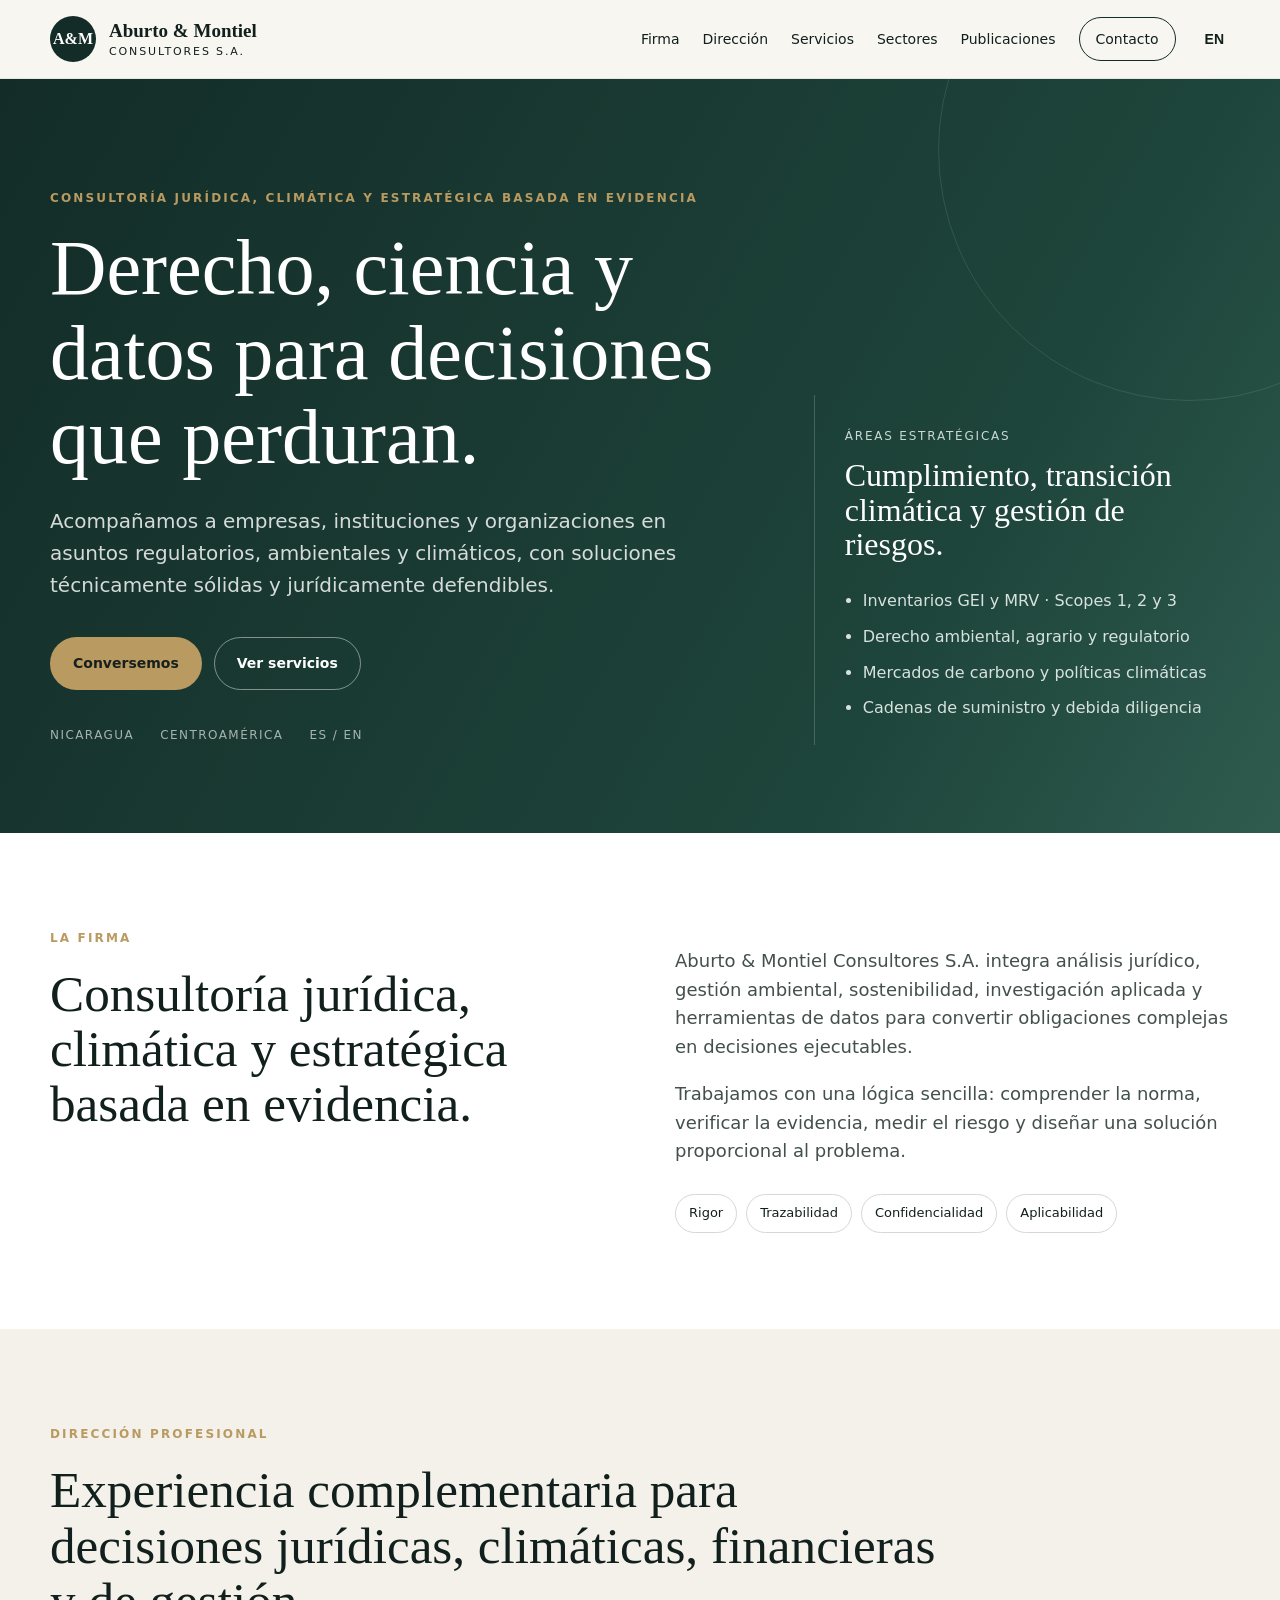
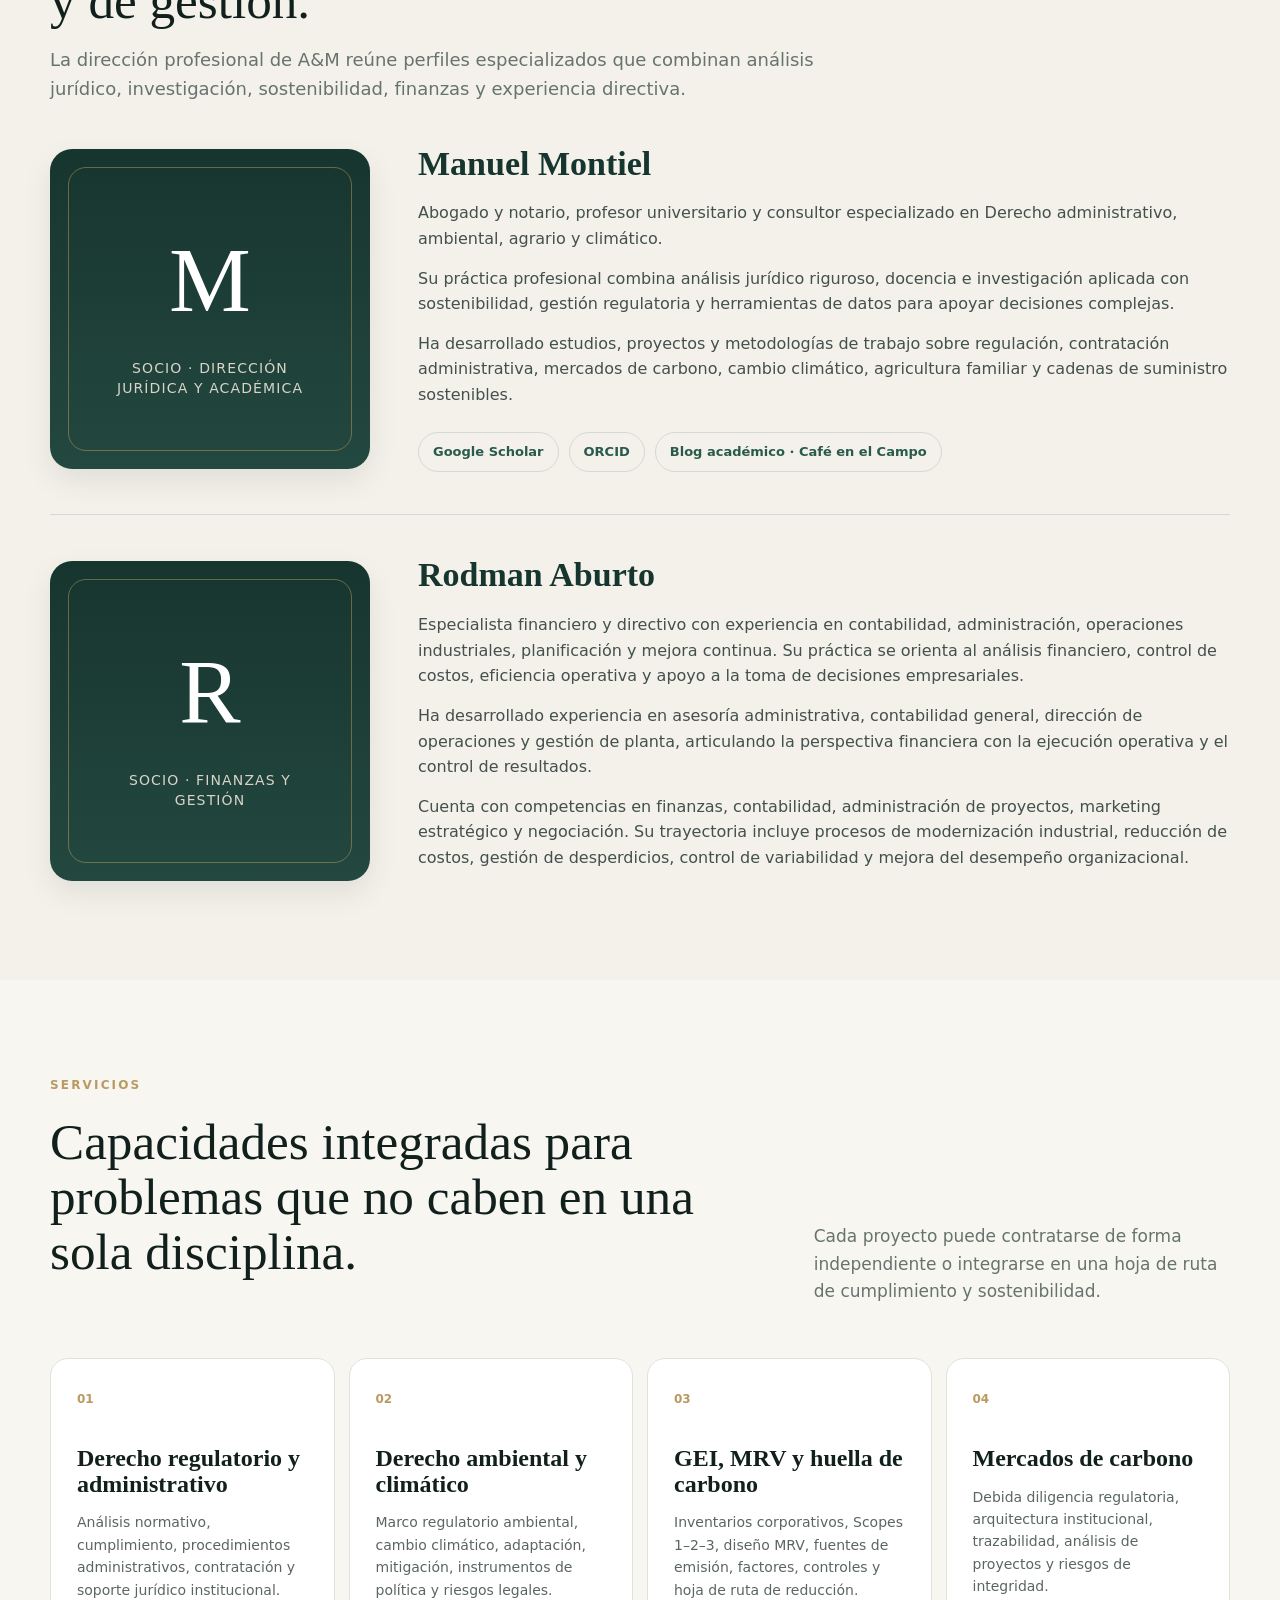
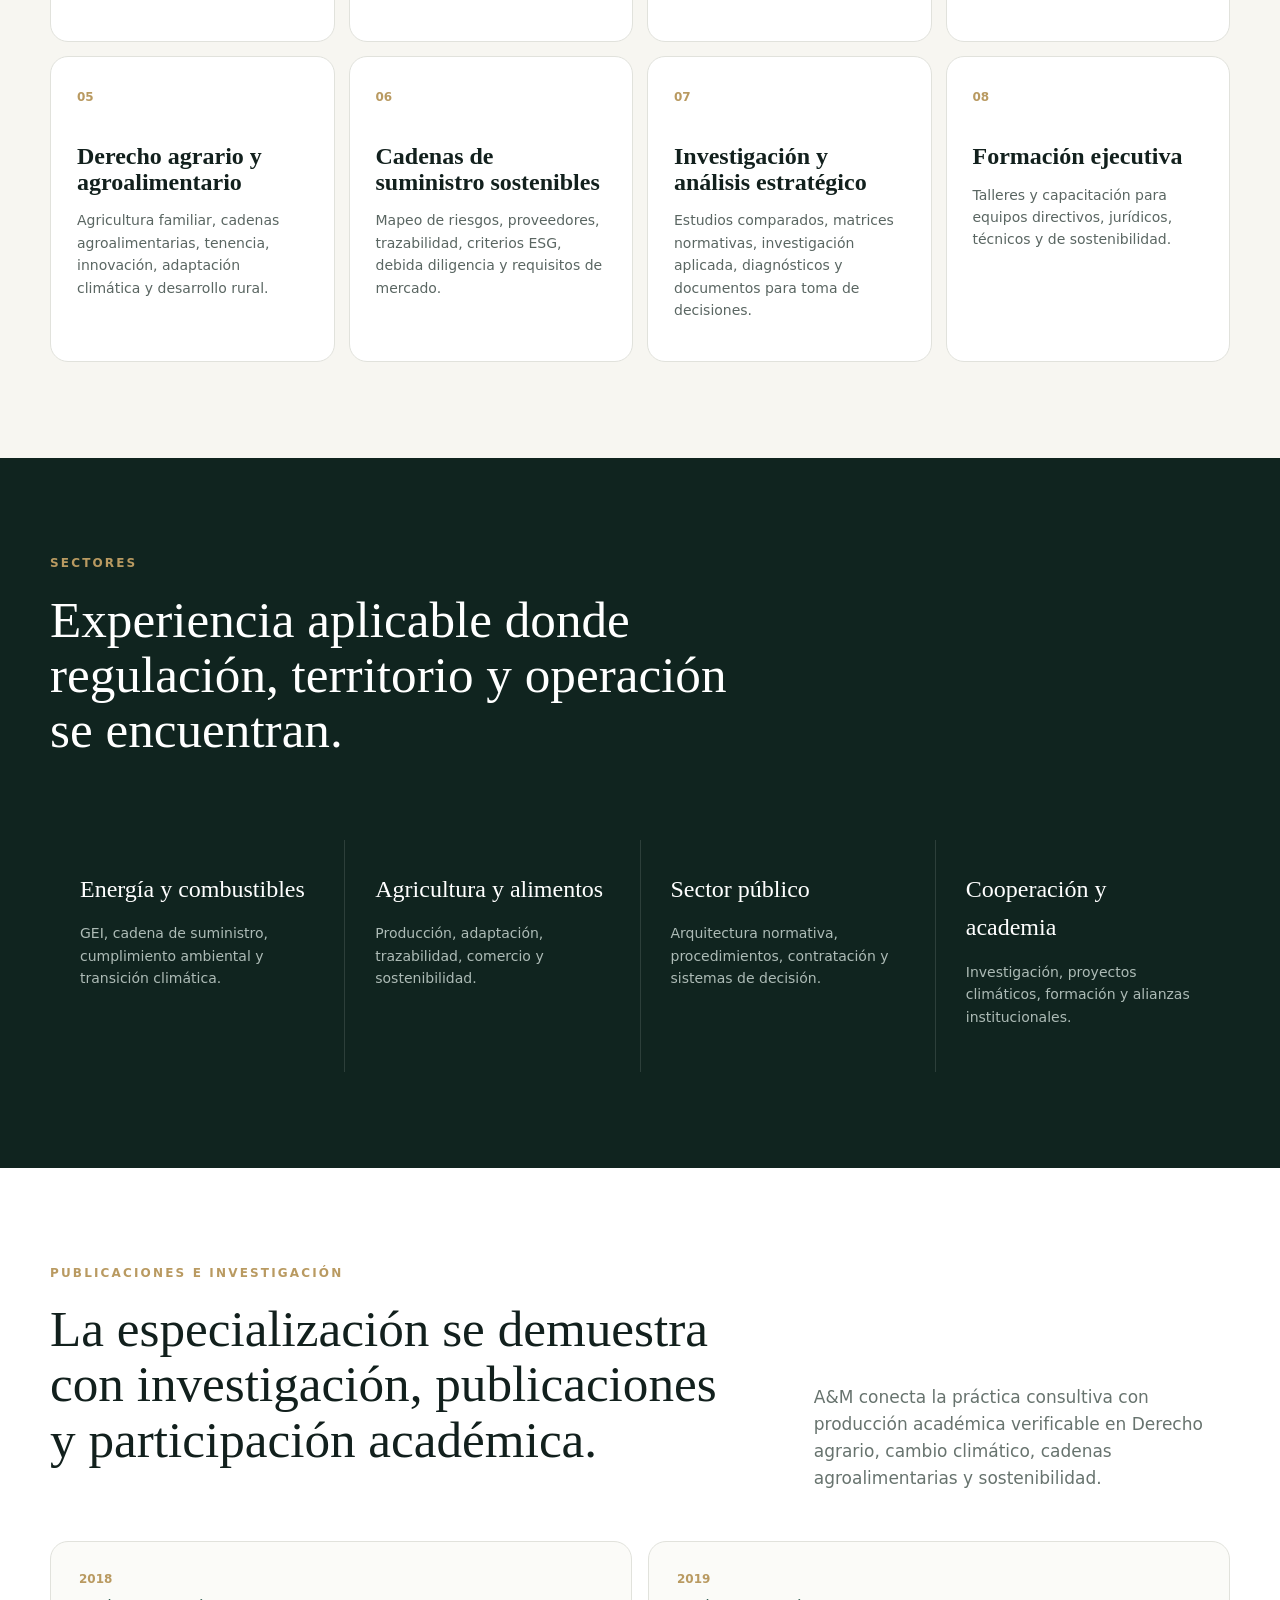
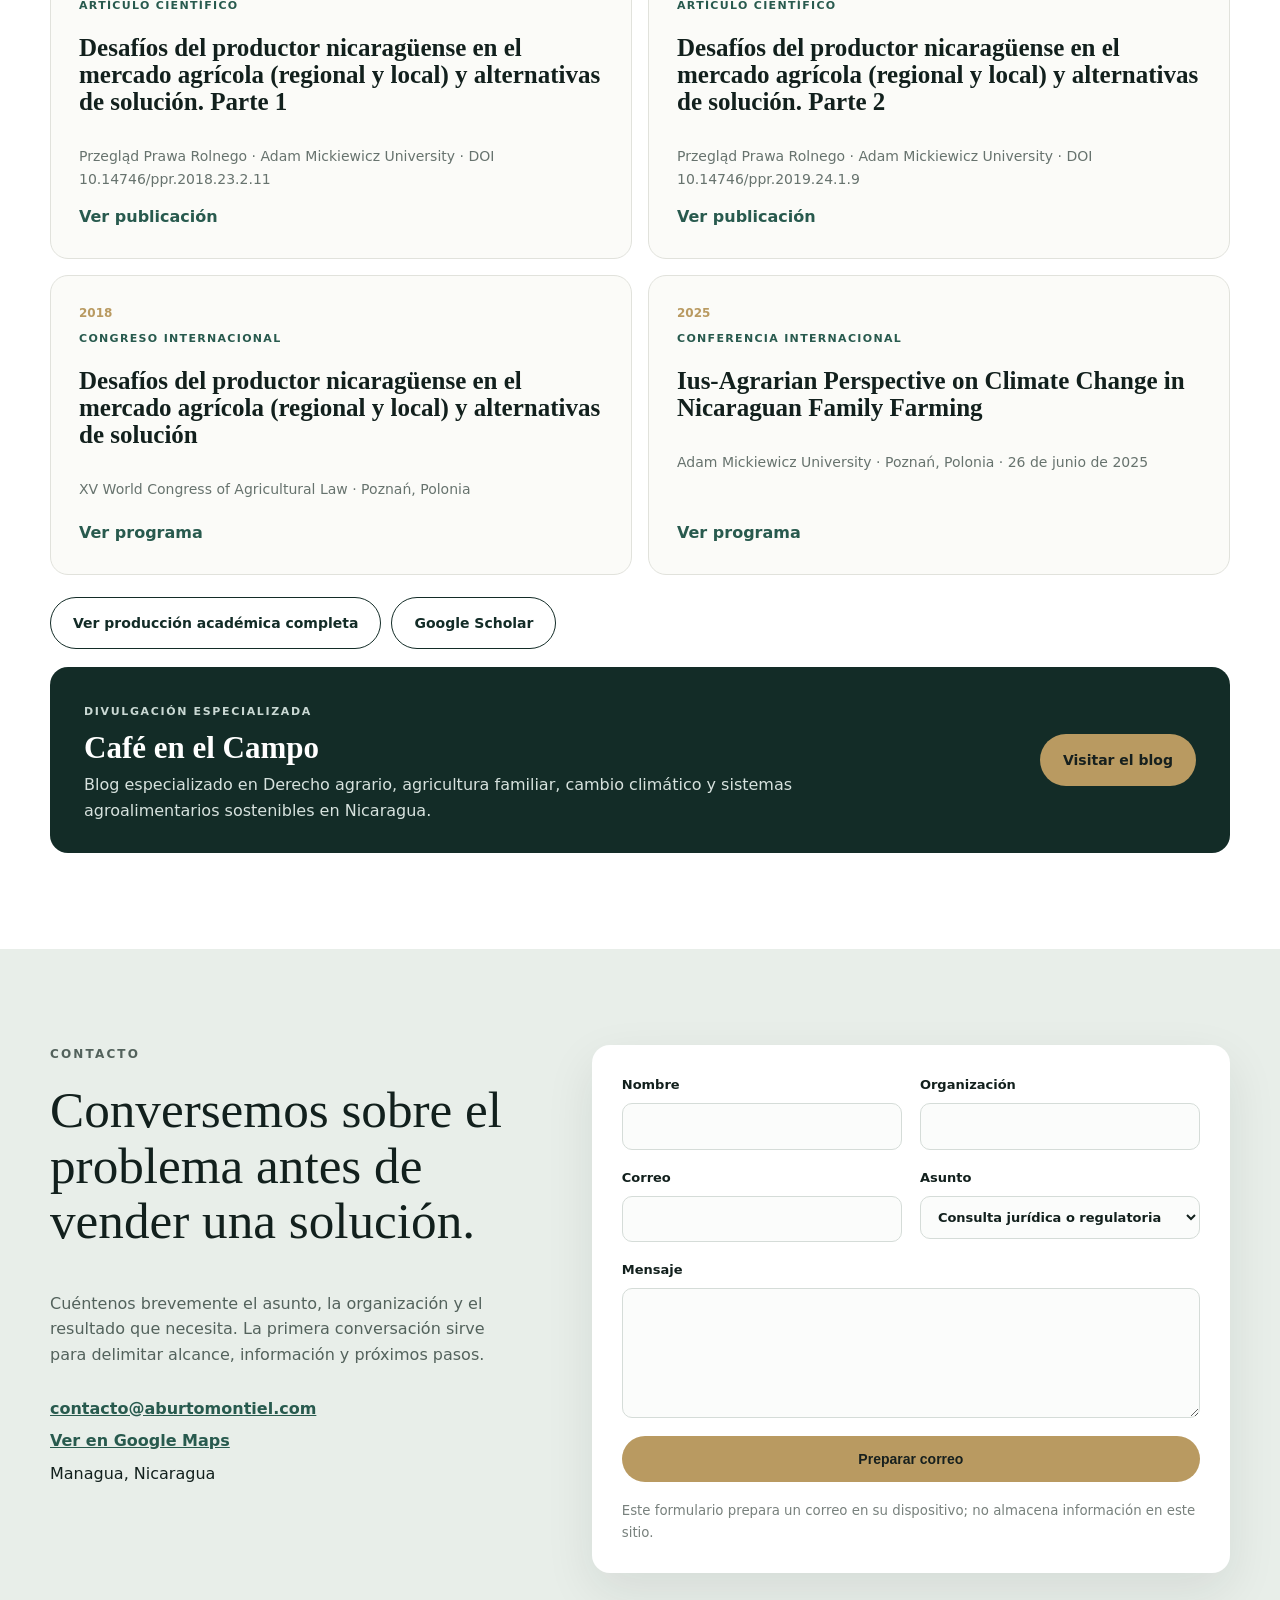
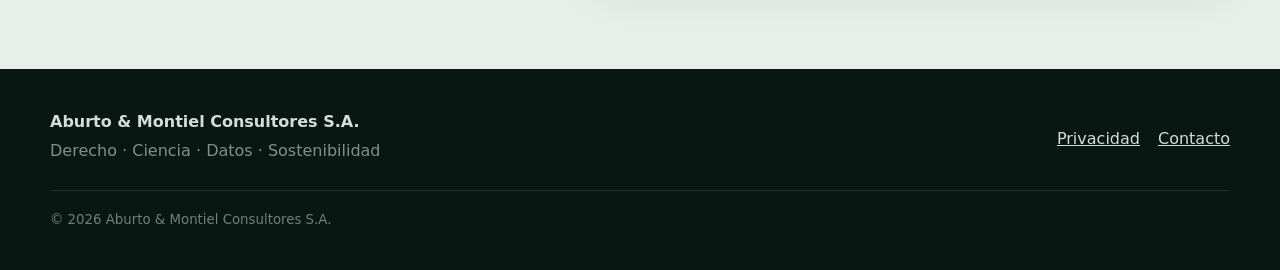
==== commit 0ce60715: "Refine Rodman Aburto profile around professional competencies" ====
--- a/index.html
+++ b/index.html
@@ -148,9 +148,9 @@
             </div>
             <div class="profile-copy">
               <h3 class="profile-name">Rodman Aburto</h3>
-              <p data-i18n="rodmanP1">Especialista financiero y directivo con experiencia en contabilidad, administración, operaciones industriales y mejora continua. Cuenta con estudios de maestría en la Universidad Americana (UAM) y formación especializada en finanzas en INCAE.</p>
-              <p data-i18n="rodmanP2">Ha desempeñado funciones como asesor administrativo en PETRONIC, contador general en TELCOR y gerente general de planta en Petrogas, además de experiencia como catedrático universitario.</p>
-              <p data-i18n="rodmanP3">Su formación complementaria comprende contabilidad y finanzas, administración de proyectos petroleros, marketing estratégico y negociación. Su trayectoria incluye procesos de modernización industrial, reducción de costos, gestión de desperdicios y control de variabilidad.</p>
+              <p data-i18n="rodmanP1">Especialista financiero y directivo con experiencia en contabilidad, administración, operaciones industriales, planificación y mejora continua. Su práctica se orienta al análisis financiero, control de costos, eficiencia operativa y apoyo a la toma de decisiones empresariales.</p>
+              <p data-i18n="rodmanP2">Ha desarrollado experiencia en asesoría administrativa, contabilidad general, dirección de operaciones y gestión de planta, articulando la perspectiva financiera con la ejecución operativa y el control de resultados.</p>
+              <p data-i18n="rodmanP3">Cuenta con competencias en finanzas, contabilidad, administración de proyectos, marketing estratégico y negociación. Su trayectoria incluye procesos de modernización industrial, reducción de costos, gestión de desperdicios, control de variabilidad y mejora del desempeño organizacional.</p>
             </div>
           </article>
         </div>
--- a/assets/styles.css
+++ b/assets/styles.css
@@ -1,2 +1,2 @@
 :root{--ink:#12201d;--deep:#132c27;--green:#285a4e;--mint:#dfeae5;--paper:#f7f6f1;--white:#fff;--gold:#b99a61;--line:#d6d9d3;--muted:#67736e;--max:1180px;--radius:18px;--shadow:0 18px 50px rgba(18,32,29,.09)}*{box-sizing:border-box}html{scroll-behavior:smooth}body{margin:0;font-family:Inter,ui-sans-serif,system-ui,-apple-system,BlinkMacSystemFont,"Segoe UI",sans-serif;color:var(--ink);background:var(--paper);line-height:1.6}.wrap{width:min(calc(100% - 40px),var(--max));margin:auto}.skip{position:absolute;left:-9999px}.skip:focus{left:20px;top:20px;z-index:999;background:#fff;padding:10px}.site-header{position:sticky;top:0;z-index:20;background:rgba(247,246,241,.93);backdrop-filter:blur(12px);border-bottom:1px solid rgba(18,32,29,.08)}.nav-wrap{min-height:78px;display:flex;align-items:center;justify-content:space-between}.brand{display:flex;align-items:center;gap:13px;text-decoration:none;color:inherit}.brand-mark{width:46px;height:46px;border-radius:50%;background:var(--deep);color:white;display:grid;place-items:center;font-family:Georgia,serif;font-weight:700}.brand-text{display:flex;flex-direction:column;line-height:1.05}.brand-text strong{font-family:Georgia,serif;font-size:19px}.brand-text small{font-size:11px;letter-spacing:.17em;text-transform:uppercase;margin-top:5px}.nav{display:flex;align-items:center;gap:23px}.nav a,.lang{color:inherit;text-decoration:none;font-size:14px}.nav a:hover{color:var(--green)}.nav-cta{padding:10px 16px;border:1px solid var(--deep);border-radius:999px}.lang{border:0;background:transparent;font-weight:700;cursor:pointer}.menu-btn{display:none}.hero{background:linear-gradient(120deg,var(--deep) 0%,#1e453b 72%,#2f5b4f 100%);color:white;padding:110px 0 88px;position:relative;overflow:hidden}.hero:after{content:"";position:absolute;width:500px;height:500px;border:1px solid rgba(255,255,255,.10);border-radius:50%;right:-160px;top:-180px}.hero-grid{display:grid;grid-template-columns:1.25fr .75fr;gap:70px;align-items:end}.eyebrow{text-transform:uppercase;letter-spacing:.18em;font-size:12px;font-weight:700;margin:0 0 18px;color:var(--gold)}h1,h2,h3{font-family:Georgia,"Times New Roman",serif;line-height:1.08;margin-top:0}h1{font-size:clamp(48px,6.1vw,82px);max-width:850px;margin-bottom:26px;font-weight:500}.lead{font-size:20px;max-width:720px;color:rgba(255,255,255,.82)}.actions{display:flex;gap:12px;margin:36px 0}.btn{display:inline-flex;align-items:center;justify-content:center;padding:14px 22px;border-radius:999px;border:1px solid transparent;text-decoration:none;font-weight:700;font-size:14px;cursor:pointer}.primary{background:var(--gold);color:#17201e}.ghost{border-color:rgba(255,255,255,.45);color:white}.hero-notes{display:flex;gap:26px;font-size:12px;text-transform:uppercase;letter-spacing:.12em;color:rgba(255,255,255,.62)}.hero-panel{border-left:1px solid rgba(255,255,255,.18);padding:20px 0 8px 30px}.hero-panel>p{font-size:12px;text-transform:uppercase;letter-spacing:.15em;color:#c9d8d3}.hero-panel h2{font-size:32px;font-weight:500}.hero-panel ul{padding-left:18px;color:#d7e2de}.hero-panel li{margin:10px 0}.section{padding:96px 0;background:var(--paper)}.light{background:white}.dark{background:#10241f;color:white}.two-col{display:grid;grid-template-columns:1fr 1fr;gap:70px}.section h2{font-size:clamp(36px,4vw,55px);font-weight:500}.prose{font-size:18px;color:#43504c}.principles{display:flex;flex-wrap:wrap;gap:9px;margin-top:28px}.principles span{border:1px solid var(--line);border-radius:999px;padding:8px 13px;font-size:13px;color:var(--ink)}.section-head{display:grid;grid-template-columns:1.25fr .75fr;gap:70px;align-items:end;margin-bottom:36px}.section-head p{color:var(--muted);font-size:17px}.cards{display:grid;grid-template-columns:repeat(4,1fr);gap:14px}.card{background:white;border:1px solid #e1e2dc;border-radius:var(--radius);padding:26px;min-height:270px;transition:.2s}.card:hover{transform:translateY(-3px);box-shadow:var(--shadow)}.card span{font-size:12px;color:var(--gold);font-weight:800}.card h3{font-size:24px;margin:35px 0 14px}.card p{color:#5a6662;font-size:14px}.sector-grid{display:grid;grid-template-columns:repeat(4,1fr);gap:1px;background:rgba(255,255,255,.12);margin-top:40px}.sector-grid>div{background:#10241f;padding:30px}.sector-grid strong{font-family:Georgia,serif;font-size:24px;font-weight:500}.sector-grid p{color:#adbbb6;font-size:14px}.knowledge-grid{display:grid;grid-template-columns:1.1fr .9fr;gap:70px;align-items:center}.knowledge-grid>div>p:not(.eyebrow){font-size:18px;color:var(--muted)}.insight-box{background:var(--mint);padding:38px;border-radius:var(--radius)}.insight-box span{font-size:12px;text-transform:uppercase;letter-spacing:.15em;color:var(--green);font-weight:800}.insight-box h3{font-size:31px;margin:12px 0}.contact{background:#e8eee9}.contact-grid{display:grid;grid-template-columns:.85fr 1.15fr;gap:70px}.contact p{color:#53625c}.contact-links{display:flex;flex-direction:column;gap:7px;margin-top:28px}.contact-links a{color:var(--green);font-weight:700}.contact-form{background:white;border-radius:var(--radius);padding:30px;display:grid;grid-template-columns:1fr 1fr;gap:18px;box-shadow:var(--shadow)}label{display:flex;flex-direction:column;gap:7px;font-size:13px;font-weight:700}input,select,textarea{width:100%;font:inherit;padding:12px 13px;border:1px solid #d5dcd8;border-radius:10px;background:#fbfcfb;color:var(--ink)}textarea{resize:vertical}.full{grid-column:1/-1}.contact-form small{color:#78817d}.footer{background:#091713;color:#d3ddd9;padding:40px 0}.footer-grid{display:grid;grid-template-columns:1fr auto;gap:22px;align-items:center}.footer p{margin:4px 0;color:#7f918a}.footer a{color:#d3ddd9;margin-left:18px}.footer small{grid-column:1/-1;color:#6f817a;border-top:1px solid #20312c;padding-top:18px}@media(max-width:900px){.menu-btn{display:block;background:transparent;border:1px solid #aab2ae;border-radius:999px;padding:9px 14px}.nav{display:none;position:absolute;left:0;right:0;top:78px;background:var(--paper);padding:22px 20px;border-bottom:1px solid var(--line);flex-direction:column;align-items:flex-start}.nav.open{display:flex}.hero-grid,.two-col,.section-head,.knowledge-grid,.contact-grid{grid-template-columns:1fr}.hero-panel{border-left:0;border-top:1px solid rgba(255,255,255,.18);padding:30px 0 0}.cards{grid-template-columns:repeat(2,1fr)}.sector-grid{grid-template-columns:repeat(2,1fr)}}@media(max-width:600px){.wrap{width:min(calc(100% - 28px),var(--max))}.brand-text strong{font-size:16px}.hero{padding:76px 0 62px}h1{font-size:45px}.lead{font-size:18px}.actions{flex-direction:column;align-items:stretch}.hero-notes{flex-wrap:wrap;gap:12px}.section{padding:70px 0}.cards,.sector-grid,.contact-form{grid-template-columns:1fr}.contact-form{padding:22px}.footer-grid{grid-template-columns:1fr}.footer a{margin:0 18px 0 0}}.profile-section{background:#f3f1ea}.profile-grid{display:grid;grid-template-columns:320px 1fr;gap:48px;align-items:center}.profile-visual{background:linear-gradient(180deg,#17352f 0%,#23483f 100%);color:#fff;border-radius:22px;min-height:320px;display:flex;flex-direction:column;justify-content:center;align-items:center;box-shadow:0 12px 30px rgba(0,0,0,.08);position:relative;overflow:hidden}.profile-visual::before{content:"";position:absolute;inset:18px;border:1px solid rgba(201,168,91,.45);border-radius:18px}.profile-monogram{position:relative;width:160px;height:120px;display:flex;align-items:center;justify-content:center;margin-bottom:18px}.mono-main{font-size:92px;line-height:1;font-family:Georgia,"Times New Roman",serif;color:#fff}.profile-label{margin:0;font-size:14px;letter-spacing:.08em;text-transform:uppercase;color:#d8d5c8;z-index:1}.profile-copy h2{margin-bottom:14px}.profile-name{margin:0 0 18px;font-size:28px;color:#17352f}.profile-copy p{margin:0 0 14px;color:#43504c}.profile-copy .eyebrow{color:var(--gold)}@media(max-width:900px){.profile-grid{grid-template-columns:1fr}.profile-visual{min-height:240px}}
-.profile-links{display:flex;flex-wrap:wrap;gap:10px;margin-top:24px}.profile-links a{display:inline-flex;align-items:center;padding:9px 14px;border:1px solid var(--line);border-radius:999px;color:var(--green);text-decoration:none;font-size:13px;font-weight:800}.profile-links a:hover{background:#fff}.publications-head{margin-bottom:32px}.publication-grid{display:grid;grid-template-columns:repeat(2,1fr);gap:16px}.publication-card{border:1px solid #e1e2dc;border-radius:var(--radius);padding:28px;background:#fbfbf8;display:flex;flex-direction:column;min-height:300px}.publication-year{font-size:12px;font-weight:800;color:var(--gold)}.publication-type{margin:7px 0 20px;text-transform:uppercase;letter-spacing:.12em;font-size:11px;font-weight:800;color:var(--green)}.publication-card h3{font-size:25px;margin-bottom:16px}.publication-card>p:not(.publication-type){color:var(--muted);font-size:14px}.publication-card a{margin-top:auto;color:var(--green);font-weight:800;text-decoration:none}.publication-card a:hover{text-decoration:underline}.knowledge-bridge{margin-top:18px;background:var(--deep);color:#fff;border-radius:var(--radius);padding:30px 34px;display:flex;gap:30px;align-items:center;justify-content:space-between}.knowledge-bridge span{font-size:11px;text-transform:uppercase;letter-spacing:.15em;color:#c9d8d3;font-weight:800}.knowledge-bridge h3{font-size:31px;margin:8px 0}.knowledge-bridge p{margin:0;max-width:720px;color:#d7e2de}.knowledge-btn{background:var(--gold);color:#17201e;white-space:nowrap}@media(max-width:900px){.publication-grid{grid-template-columns:1fr}.knowledge-bridge{align-items:flex-start;flex-direction:column}}.academic-cta-row{display:flex;flex-wrap:wrap;gap:10px;margin:22px 0 6px}.academic-outline{border-color:var(--deep);color:var(--deep);background:transparent}.academic-outline:hover{background:var(--deep);color:#fff}.academic-hero{background:linear-gradient(120deg,var(--deep) 0%,#1e453b 80%);color:#fff;padding:86px 0 68px}.academic-hero h1{font-size:clamp(42px,5.4vw,68px);margin-bottom:20px}.academic-hero .lead{max-width:800px}.academic-nav{display:flex;flex-wrap:wrap;gap:10px;margin-top:28px}.academic-nav a{display:inline-flex;padding:9px 13px;border:1px solid rgba(255,255,255,.3);border-radius:999px;color:#fff;text-decoration:none;font-size:13px}.academic-section{padding:78px 0}.academic-section.alt{background:#fff}.academic-section h2{font-size:clamp(32px,4vw,48px);margin-bottom:14px}.academic-section .section-intro{max-width:840px;color:var(--muted);font-size:17px;margin-bottom:30px}.bibliography-list{display:grid;gap:14px}.bib-item{background:#fff;border:1px solid #e1e2dc;border-radius:var(--radius);padding:24px}.alt .bib-item{background:var(--paper)}.bib-meta{display:flex;flex-wrap:wrap;gap:8px;margin-bottom:10px}.bib-meta span{font-size:11px;text-transform:uppercase;letter-spacing:.11em;font-weight:800;color:var(--green)}.bib-item h3{font-size:24px;margin-bottom:10px}.bib-item p{margin:7px 0;color:#59645f}.bib-links{display:flex;flex-wrap:wrap;gap:12px;margin-top:14px}.bib-links a{color:var(--green);font-weight:800;text-decoration:none}.bib-links a:hover{text-decoration:underline}.academic-profiles{display:grid;grid-template-columns:repeat(3,1fr);gap:14px;margin-top:30px}.academic-profile{border:1px solid #dce1de;border-radius:var(--radius);padding:24px;background:#fff}.academic-profile strong{font-family:Georgia,serif;font-size:24px}.academic-profile p{color:var(--muted);font-size:14px}.academic-profile a{color:var(--green);font-weight:800;text-decoration:none}.research-note{border-left:4px solid var(--gold);padding:16px 20px;background:#f1eee5;border-radius:0 12px 12px 0;color:#46514d}.academic-footer-note{font-size:13px;color:var(--muted);margin-top:28px}@media(max-width:900px){.academic-profiles{grid-template-columns:1fr}}+.profile-links{display:flex;flex-wrap:wrap;gap:10px;margin-top:24px}.profile-links a{display:inline-flex;align-items:center;padding:9px 14px;border:1px solid var(--line);border-radius:999px;color:var(--green);text-decoration:none;font-size:13px;font-weight:800}.profile-links a:hover{background:#fff}.publications-head{margin-bottom:32px}.publication-grid{display:grid;grid-template-columns:repeat(2,1fr);gap:16px}.publication-card{border:1px solid #e1e2dc;border-radius:var(--radius);padding:28px;background:#fbfbf8;display:flex;flex-direction:column;min-height:300px}.publication-year{font-size:12px;font-weight:800;color:var(--gold)}.publication-type{margin:7px 0 20px;text-transform:uppercase;letter-spacing:.12em;font-size:11px;font-weight:800;color:var(--green)}.publication-card h3{font-size:25px;margin-bottom:16px}.publication-card>p:not(.publication-type){color:var(--muted);font-size:14px}.publication-card a{margin-top:auto;color:var(--green);font-weight:800;text-decoration:none}.publication-card a:hover{text-decoration:underline}.knowledge-bridge{margin-top:18px;background:var(--deep);color:#fff;border-radius:var(--radius);padding:30px 34px;display:flex;gap:30px;align-items:center;justify-content:space-between}.knowledge-bridge span{font-size:11px;text-transform:uppercase;letter-spacing:.15em;color:#c9d8d3;font-weight:800}.knowledge-bridge h3{font-size:31px;margin:8px 0}.knowledge-bridge p{margin:0;max-width:720px;color:#d7e2de}.knowledge-btn{background:var(--gold);color:#17201e;white-space:nowrap}@media(max-width:900px){.publication-grid{grid-template-columns:1fr}.knowledge-bridge{align-items:flex-start;flex-direction:column}}.academic-cta-row{display:flex;flex-wrap:wrap;gap:10px;margin:22px 0 6px}.academic-outline{border-color:var(--deep);color:var(--deep);background:transparent}.academic-outline:hover{background:var(--deep);color:#fff}.academic-hero{background:linear-gradient(120deg,var(--deep) 0%,#1e453b 80%);color:#fff;padding:86px 0 68px}.academic-hero h1{font-size:clamp(42px,5.4vw,68px);margin-bottom:20px}.academic-hero .lead{max-width:800px}.academic-nav{display:flex;flex-wrap:wrap;gap:10px;margin-top:28px}.academic-nav a{display:inline-flex;padding:9px 13px;border:1px solid rgba(255,255,255,.3);border-radius:999px;color:#fff;text-decoration:none;font-size:13px}.academic-section{padding:78px 0}.academic-section.alt{background:#fff}.academic-section h2{font-size:clamp(32px,4vw,48px);margin-bottom:14px}.academic-section .section-intro{max-width:840px;color:var(--muted);font-size:17px;margin-bottom:30px}.bibliography-list{display:grid;gap:14px}.bib-item{background:#fff;border:1px solid #e1e2dc;border-radius:var(--radius);padding:24px}.alt .bib-item{background:var(--paper)}.bib-meta{display:flex;flex-wrap:wrap;gap:8px;margin-bottom:10px}.bib-meta span{font-size:11px;text-transform:uppercase;letter-spacing:.11em;font-weight:800;color:var(--green)}.bib-item h3{font-size:24px;margin-bottom:10px}.bib-item p{margin:7px 0;color:#59645f}.bib-links{display:flex;flex-wrap:wrap;gap:12px;margin-top:14px}.bib-links a{color:var(--green);font-weight:800;text-decoration:none}.bib-links a:hover{text-decoration:underline}.academic-profiles{display:grid;grid-template-columns:repeat(3,1fr);gap:14px;margin-top:30px}.academic-profile{border:1px solid #dce1de;border-radius:var(--radius);padding:24px;background:#fff}.academic-profile strong{font-family:Georgia,serif;font-size:24px}.academic-profile p{color:var(--muted);font-size:14px}.academic-profile a{color:var(--green);font-weight:800;text-decoration:none}.research-note{border-left:4px solid var(--gold);padding:16px 20px;background:#f1eee5;border-radius:0 12px 12px 0;color:#46514d}.academic-footer-note{font-size:13px;color:var(--muted);margin-top:28px}@media(max-width:900px){.academic-profiles{grid-template-columns:1fr}}.leadership-intro{max-width:900px;margin-bottom:42px}.leadership-intro h2{margin-bottom:16px}.leadership-intro>p:not(.eyebrow){font-size:18px;color:var(--muted);max-width:820px}.leadership-list{display:grid;gap:42px}.leadership-profile{padding-bottom:42px;border-bottom:1px solid var(--line)}.leadership-profile:last-child{padding-bottom:0;border-bottom:0}.leadership-profile .profile-label{max-width:230px;text-align:center;line-height:1.45}.leadership-profile .profile-name{font-size:34px;margin-bottom:18px}@media(max-width:900px){.leadership-list{gap:34px}.leadership-profile{padding-bottom:34px}}
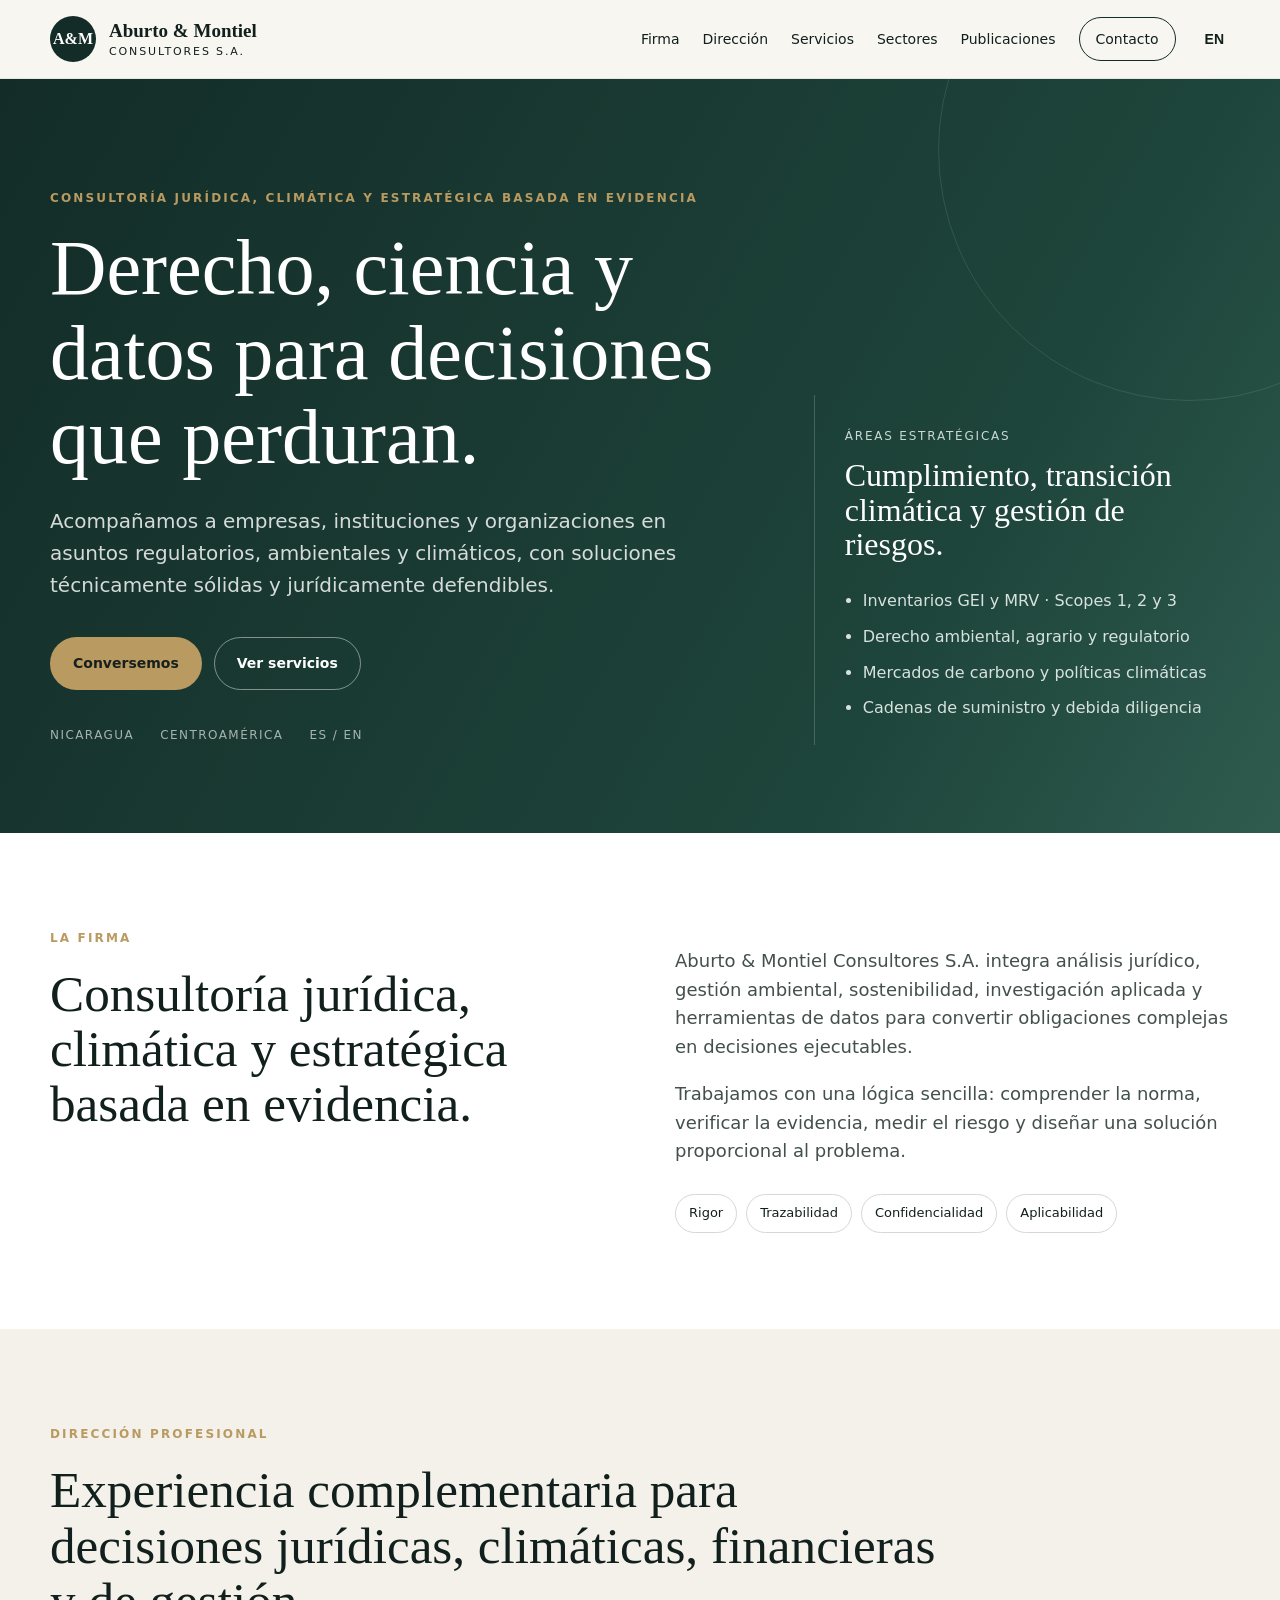
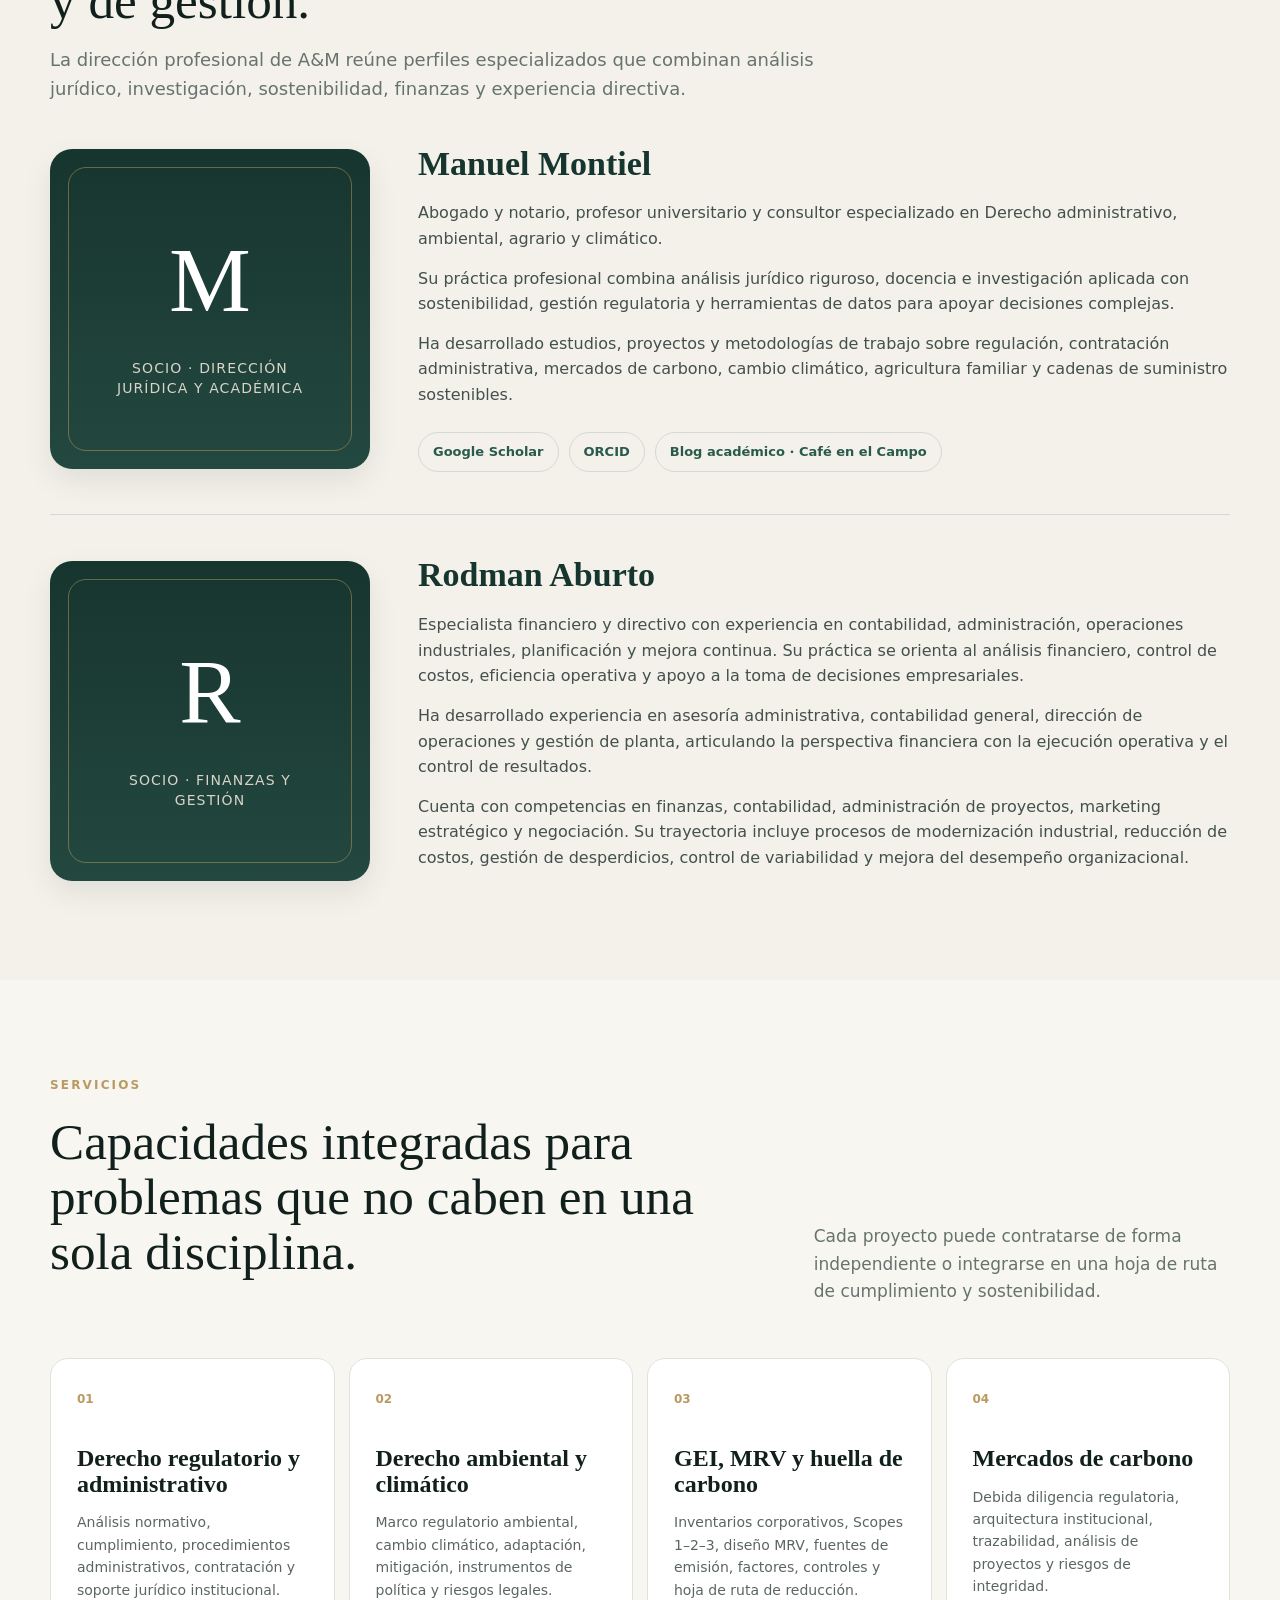
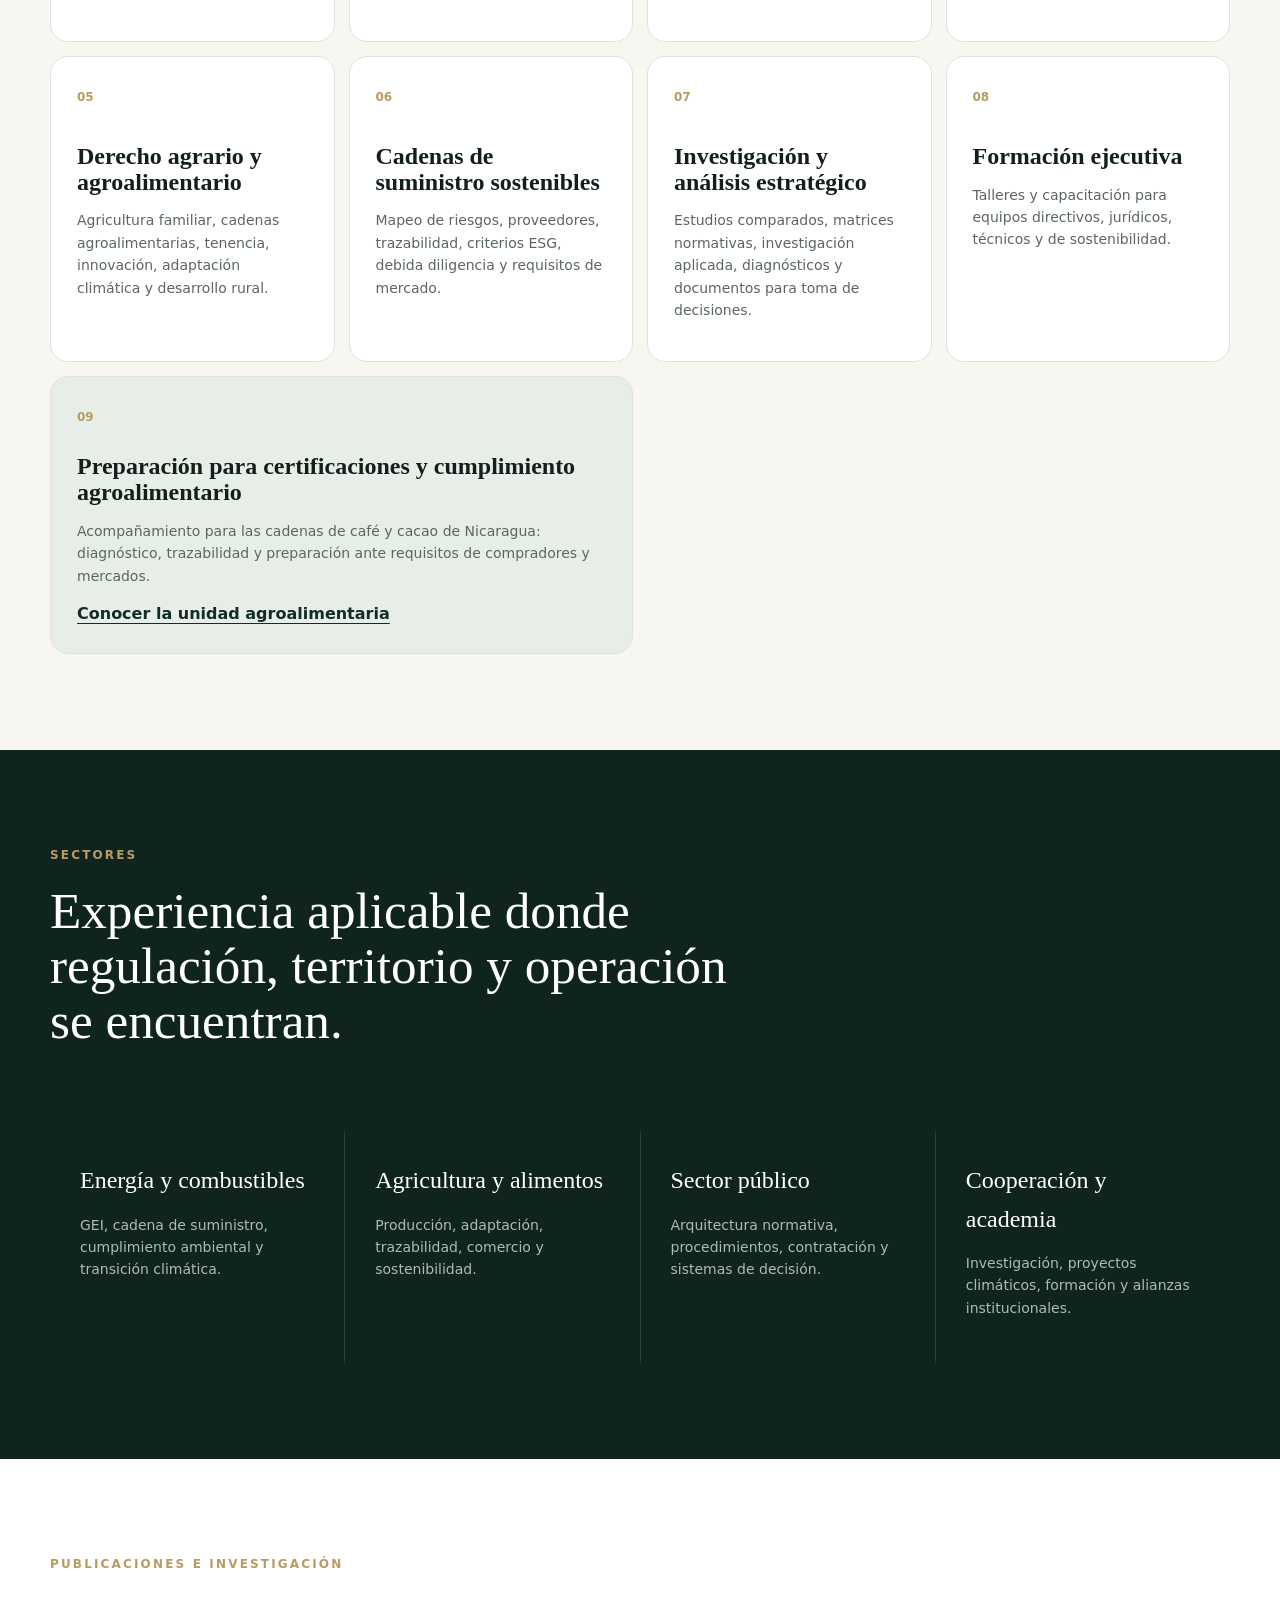
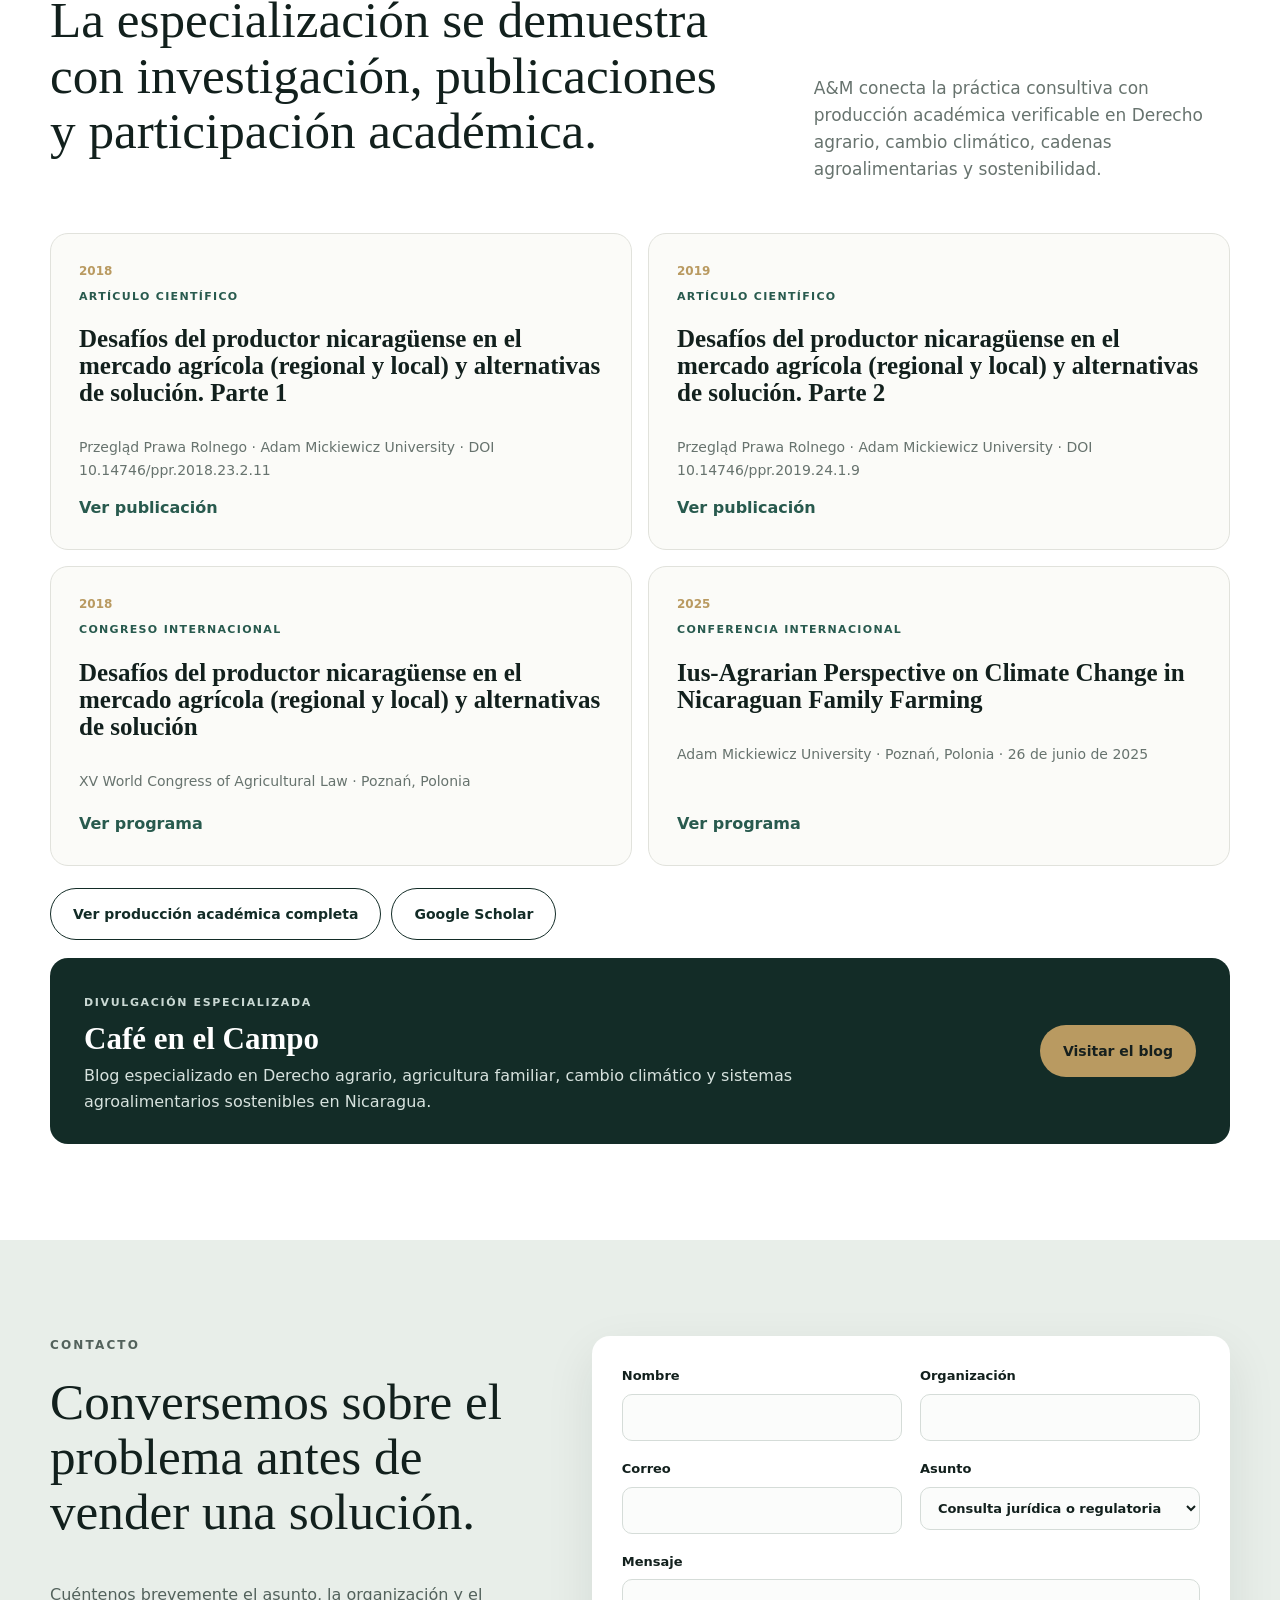
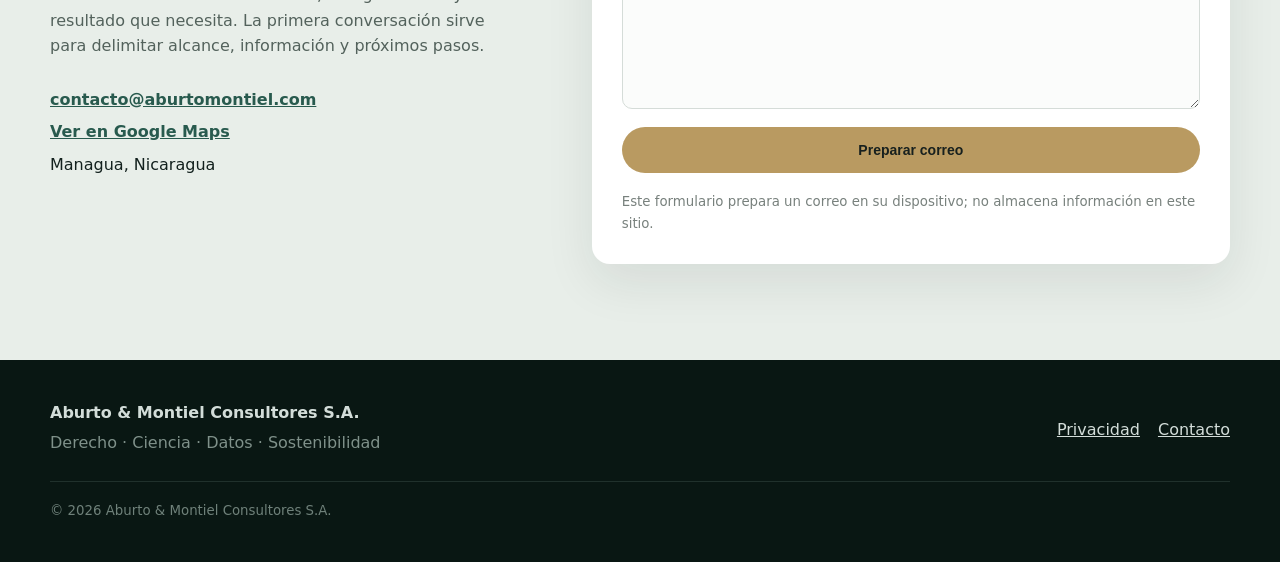
==== commit d40c91bd: "feat: propuesta web agroalimentaria bilingue y vista de revision para socios" ====
--- a/index.html
+++ b/index.html
@@ -16,6 +16,7 @@
   <meta name="theme-color" content="#132c27" />
   <link rel="icon" href="assets/favicon.svg" type="image/svg+xml" />
   <link rel="stylesheet" href="assets/styles.css" />
+  <link rel="stylesheet" href="assets/agroalimentario.css" />
   <script type="application/ld+json">
   {
     "@context": "https://schema.org",
@@ -157,7 +158,7 @@
       </div>
     </section>
     <section id="servicios" class="section"><div class="wrap"><p class="eyebrow" data-i18n="servicesEyebrow">Servicios</p><div class="section-head"><h2 data-i18n="servicesTitle">Capacidades integradas para problemas que no caben en una sola disciplina.</h2><p data-i18n="servicesIntro">Cada proyecto puede contratarse de forma independiente o integrarse en una hoja de ruta de cumplimiento y sostenibilidad.</p></div><div class="cards">
-    <article class="card"><span>01</span><h3 data-i18n="s1t">Derecho regulatorio y administrativo</h3><p data-i18n="s1p">Análisis normativo, cumplimiento, procedimientos administrativos, contratación y soporte jurídico institucional.</p></article><article class="card"><span>02</span><h3 data-i18n="s2t">Derecho ambiental y climático</h3><p data-i18n="s2p">Marco regulatorio ambiental, cambio climático, adaptación, mitigación, instrumentos de política y riesgos legales.</p></article><article class="card"><span>03</span><h3 data-i18n="s3t">GEI, MRV y huella de carbono</h3><p data-i18n="s3p">Inventarios corporativos, Scopes 1–2–3, diseño MRV, fuentes de emisión, factores, controles y hoja de ruta de reducción.</p></article><article class="card"><span>04</span><h3 data-i18n="s4t">Mercados de carbono</h3><p data-i18n="s4p">Debida diligencia regulatoria, arquitectura institucional, trazabilidad, análisis de proyectos y riesgos de integridad.</p></article><article class="card"><span>05</span><h3 data-i18n="s5t">Derecho agrario y agroalimentario</h3><p data-i18n="s5p">Agricultura familiar, cadenas agroalimentarias, tenencia, innovación, adaptación climática y desarrollo rural.</p></article><article class="card"><span>06</span><h3 data-i18n="s6t">Cadenas de suministro sostenibles</h3><p data-i18n="s6p">Mapeo de riesgos, proveedores, trazabilidad, criterios ESG, debida diligencia y requisitos de mercado.</p></article><article class="card"><span>07</span><h3 data-i18n="s7t">Investigación y análisis estratégico</h3><p data-i18n="s7p">Estudios comparados, matrices normativas, investigación aplicada, diagnósticos y documentos para toma de decisiones.</p></article><article class="card"><span>08</span><h3 data-i18n="s8t">Formación ejecutiva</h3><p data-i18n="s8p">Talleres y capacitación para equipos directivos, jurídicos, técnicos y de sostenibilidad.</p></article></div></div></section>
+    <article class="card"><span>01</span><h3 data-i18n="s1t">Derecho regulatorio y administrativo</h3><p data-i18n="s1p">Análisis normativo, cumplimiento, procedimientos administrativos, contratación y soporte jurídico institucional.</p></article><article class="card"><span>02</span><h3 data-i18n="s2t">Derecho ambiental y climático</h3><p data-i18n="s2p">Marco regulatorio ambiental, cambio climático, adaptación, mitigación, instrumentos de política y riesgos legales.</p></article><article class="card"><span>03</span><h3 data-i18n="s3t">GEI, MRV y huella de carbono</h3><p data-i18n="s3p">Inventarios corporativos, Scopes 1–2–3, diseño MRV, fuentes de emisión, factores, controles y hoja de ruta de reducción.</p></article><article class="card"><span>04</span><h3 data-i18n="s4t">Mercados de carbono</h3><p data-i18n="s4p">Debida diligencia regulatoria, arquitectura institucional, trazabilidad, análisis de proyectos y riesgos de integridad.</p></article><article class="card"><span>05</span><h3 data-i18n="s5t">Derecho agrario y agroalimentario</h3><p data-i18n="s5p">Agricultura familiar, cadenas agroalimentarias, tenencia, innovación, adaptación climática y desarrollo rural.</p></article><article class="card"><span>06</span><h3 data-i18n="s6t">Cadenas de suministro sostenibles</h3><p data-i18n="s6p">Mapeo de riesgos, proveedores, trazabilidad, criterios ESG, debida diligencia y requisitos de mercado.</p></article><article class="card"><span>07</span><h3 data-i18n="s7t">Investigación y análisis estratégico</h3><p data-i18n="s7p">Estudios comparados, matrices normativas, investigación aplicada, diagnósticos y documentos para toma de decisiones.</p></article><article class="card"><span>08</span><h3 data-i18n="s8t">Formación ejecutiva</h3><p data-i18n="s8p">Talleres y capacitación para equipos directivos, jurídicos, técnicos y de sostenibilidad.</p></article><article class="card agro-home-card"><span>09</span><h3 data-i18n="agHomeTitle">Preparación para certificaciones y cumplimiento agroalimentario</h3><p data-i18n="agHomeP">Acompañamiento para las cadenas de café y cacao de Nicaragua: diagnóstico, trazabilidad y preparación ante requisitos de compradores y mercados.</p><a href="agroalimentario.html" data-i18n="agHomeLink">Conocer la unidad agroalimentaria</a></article></div></div></section>
     <section id="sectores" class="section dark"><div class="wrap"><p class="eyebrow" data-i18n="sectorsEyebrow">Sectores</p><div class="section-head"><h2 data-i18n="sectorsTitle">Experiencia aplicable donde regulación, territorio y operación se encuentran.</h2></div><div class="sector-grid"><div><strong data-i18n="sec1">Energía y combustibles</strong><p data-i18n="sec1p">GEI, cadena de suministro, cumplimiento ambiental y transición climática.</p></div><div><strong data-i18n="sec2">Agricultura y alimentos</strong><p data-i18n="sec2p">Producción, adaptación, trazabilidad, comercio y sostenibilidad.</p></div><div><strong data-i18n="sec3">Sector público</strong><p data-i18n="sec3p">Arquitectura normativa, procedimientos, contratación y sistemas de decisión.</p></div><div><strong data-i18n="sec4">Cooperación y academia</strong><p data-i18n="sec4p">Investigación, proyectos climáticos, formación y alianzas institucionales.</p></div></div></div></section>
     <section id="conocimiento" class="section light publications-section">
       <div class="wrap">
--- a/assets/agroalimentario.css
+++ b/assets/agroalimentario.css
@@ -0,0 +1,9 @@
+/* Agri-food service page. Shared brand tokens live in styles.css. */
+.agro-hero{padding:86px 0 76px}.agro-hero .hero-grid{grid-template-columns:1.18fr .82fr;gap:64px;align-items:center}.agro-hero h1{font-size:clamp(46px,5.5vw,72px);max-width:760px}.agro-hero .eyebrow{max-width:620px;line-height:1.8}.agro-origin{font-size:13px;color:#c2d2cb}.agro-evidence{position:relative;z-index:1;padding:34px;border:1px solid #567366;border-radius:18px;background:rgba(10,31,25,.32)}.agro-evidence h2{font-size:34px;font-weight:500;margin-bottom:24px}.agro-evidence-row{display:flex;gap:17px;padding:17px 0;border-top:1px solid #49685b}.agro-evidence-row>span{color:#d4b47a;font-size:12px;padding-top:4px}.agro-evidence-row strong{font-weight:600;color:#fff}.agro-evidence-row p{font-size:14px;color:#c9d8d0;margin:4px 0 0}.agro-intro .two-col{align-items:start}.agro-scope-note{font-size:15px;border-left:3px solid var(--gold);padding-left:20px;margin-top:28px}.agro-mode-grid{display:grid;grid-template-columns:1fr 1fr;gap:22px}.agro-mode{padding:36px;border:1px solid var(--line);border-radius:18px;background:#fff;display:flex;flex-direction:column;align-items:flex-start}.agro-mode-institution{background:#e7eee8}.agro-label{font-size:11px;letter-spacing:.15em;text-transform:uppercase;color:var(--green);font-weight:700;margin:0 0 24px}.agro-mode h3{font-size:34px;margin-bottom:15px}.agro-mode p:not(.agro-label),.agro-mode li{color:#43534c}.agro-mode ul{padding-left:20px;margin:4px 0 30px}.agro-mode li{margin:8px 0}.agro-mode .btn{margin-top:auto;text-align:center}.agro-section-title{max-width:760px;margin-bottom:40px}.agro-service-grid{display:grid;grid-template-columns:repeat(4,1fr);gap:28px}.agro-service{border-top:1px solid var(--line);padding-top:22px}.agro-index{font-size:12px;color:#75613d;font-weight:700}.agro-service h3{font-size:27px;margin:24px 0 15px}.agro-service p{font-size:15px;color:#53625a}.agro-method h2{max-width:800px}.agro-steps{list-style:none;counter-reset:steps;display:grid;grid-template-columns:repeat(4,1fr);gap:30px;padding:0;margin:45px 0 0}.agro-steps li{counter-increment:steps;border-top:1px solid #496156;padding-top:22px}.agro-steps li:before{content:"0" counter(steps);font-size:12px;color:#d0b078}.agro-steps h3{font-size:28px;margin:23px 0 14px}.agro-steps p{font-size:15px;color:#c1d0c7}.agro-market-list{display:flex;flex-wrap:wrap;list-style:none;padding:0;gap:10px;margin:0 0 25px}.agro-market-list li{padding:10px 17px;border:1px solid #b9c6bc;border-radius:999px;color:var(--deep);font-size:15px}.agro-market-note{color:#4b5c52;font-size:16px}.agro-markets .two-col{align-items:center}.agro-faq details{border-bottom:1px solid var(--line);padding:22px 0}.agro-faq details:first-child{border-top:1px solid var(--line)}.agro-faq summary{cursor:pointer;font-weight:600;font-size:17px;line-height:1.5}.agro-faq details p{font-size:16px;color:#53625a;margin:15px 0 0}.agro-contact-note{font-size:14px;margin-top:25px}.agro-privacy{font-size:13px;color:var(--green)}.agro-page :is(a,button,input,select,textarea,summary):focus-visible{outline:3px solid #8c6a2d;outline-offset:5px}.agro-page [id]{scroll-margin-top:105px}.agro-home-card{grid-column:span 2;min-height:250px;background:#e7eee8}.agro-home-card h3{margin-top:25px}.agro-home-card a{color:var(--deep);font-weight:700;text-underline-offset:4px}.agro-home-card p{max-width:600px}
+@media(min-width:901px){.agro-page .nav{gap:20px}}
+@media(max-width:1000px){.agro-service-grid{grid-template-columns:repeat(2,1fr)}}
+@media(max-width:900px){.agro-hero .hero-grid{grid-template-columns:1fr;gap:38px}.agro-hero{padding:65px 0}.agro-steps{grid-template-columns:repeat(2,1fr)}.agro-mode{padding:28px}.agro-mode h3{font-size:30px}}
+@media(max-width:600px){.agro-mode-grid,.agro-service-grid,.agro-steps{grid-template-columns:1fr}.agro-evidence{padding:25px}.agro-hero h1{font-size:44px}.agro-evidence h2{font-size:30px}.agro-mode{padding:25px}.agro-home-card{grid-column:auto}.agro-mode .btn{width:100%}.agro-page .eyebrow{letter-spacing:.12em}.agro-page .section h2{font-size:36px}}
+@media(prefers-reduced-motion:reduce){html{scroll-behavior:auto}.card{transition:none}.card:hover{transform:none}}
+
+.agro-page .contact-grid>*,.agro-page .contact-form>*,.agro-page .hero-grid>*{min-width:0}.agro-page input,.agro-page select,.agro-page textarea{min-width:0}
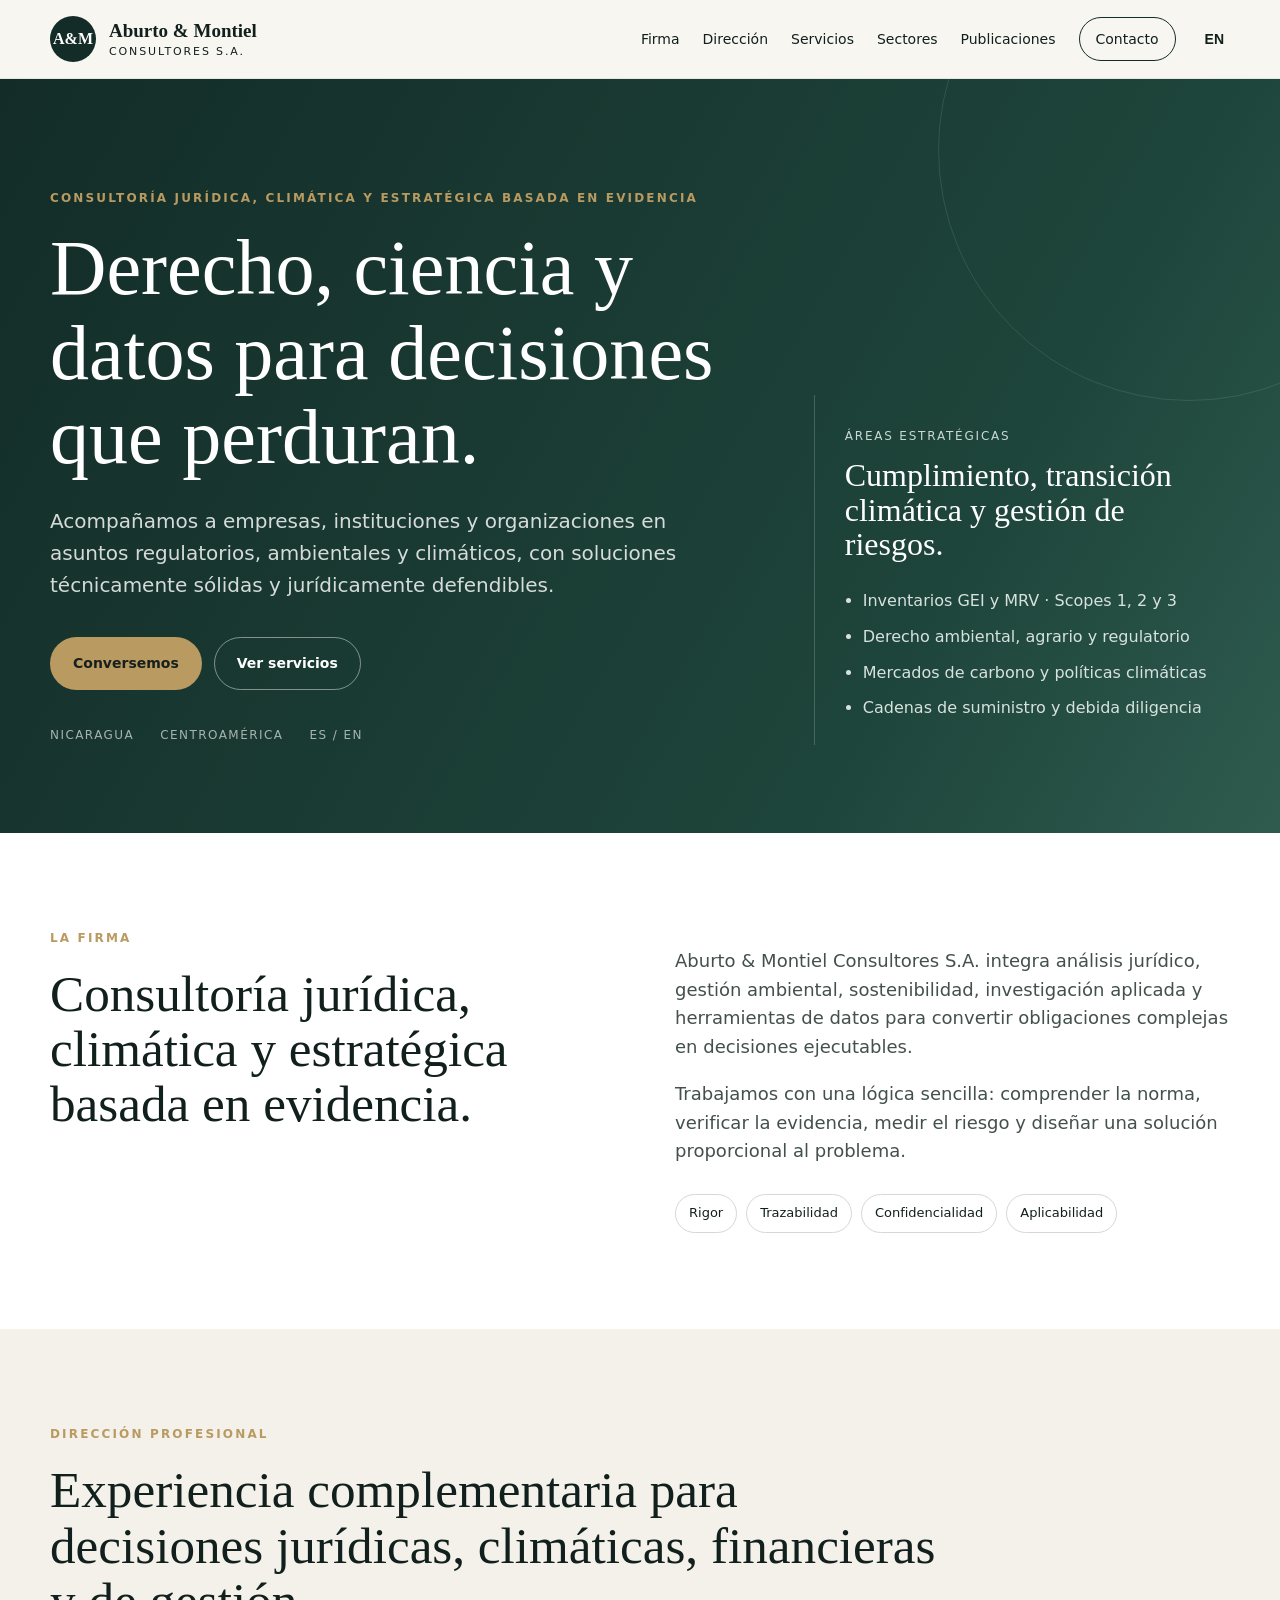
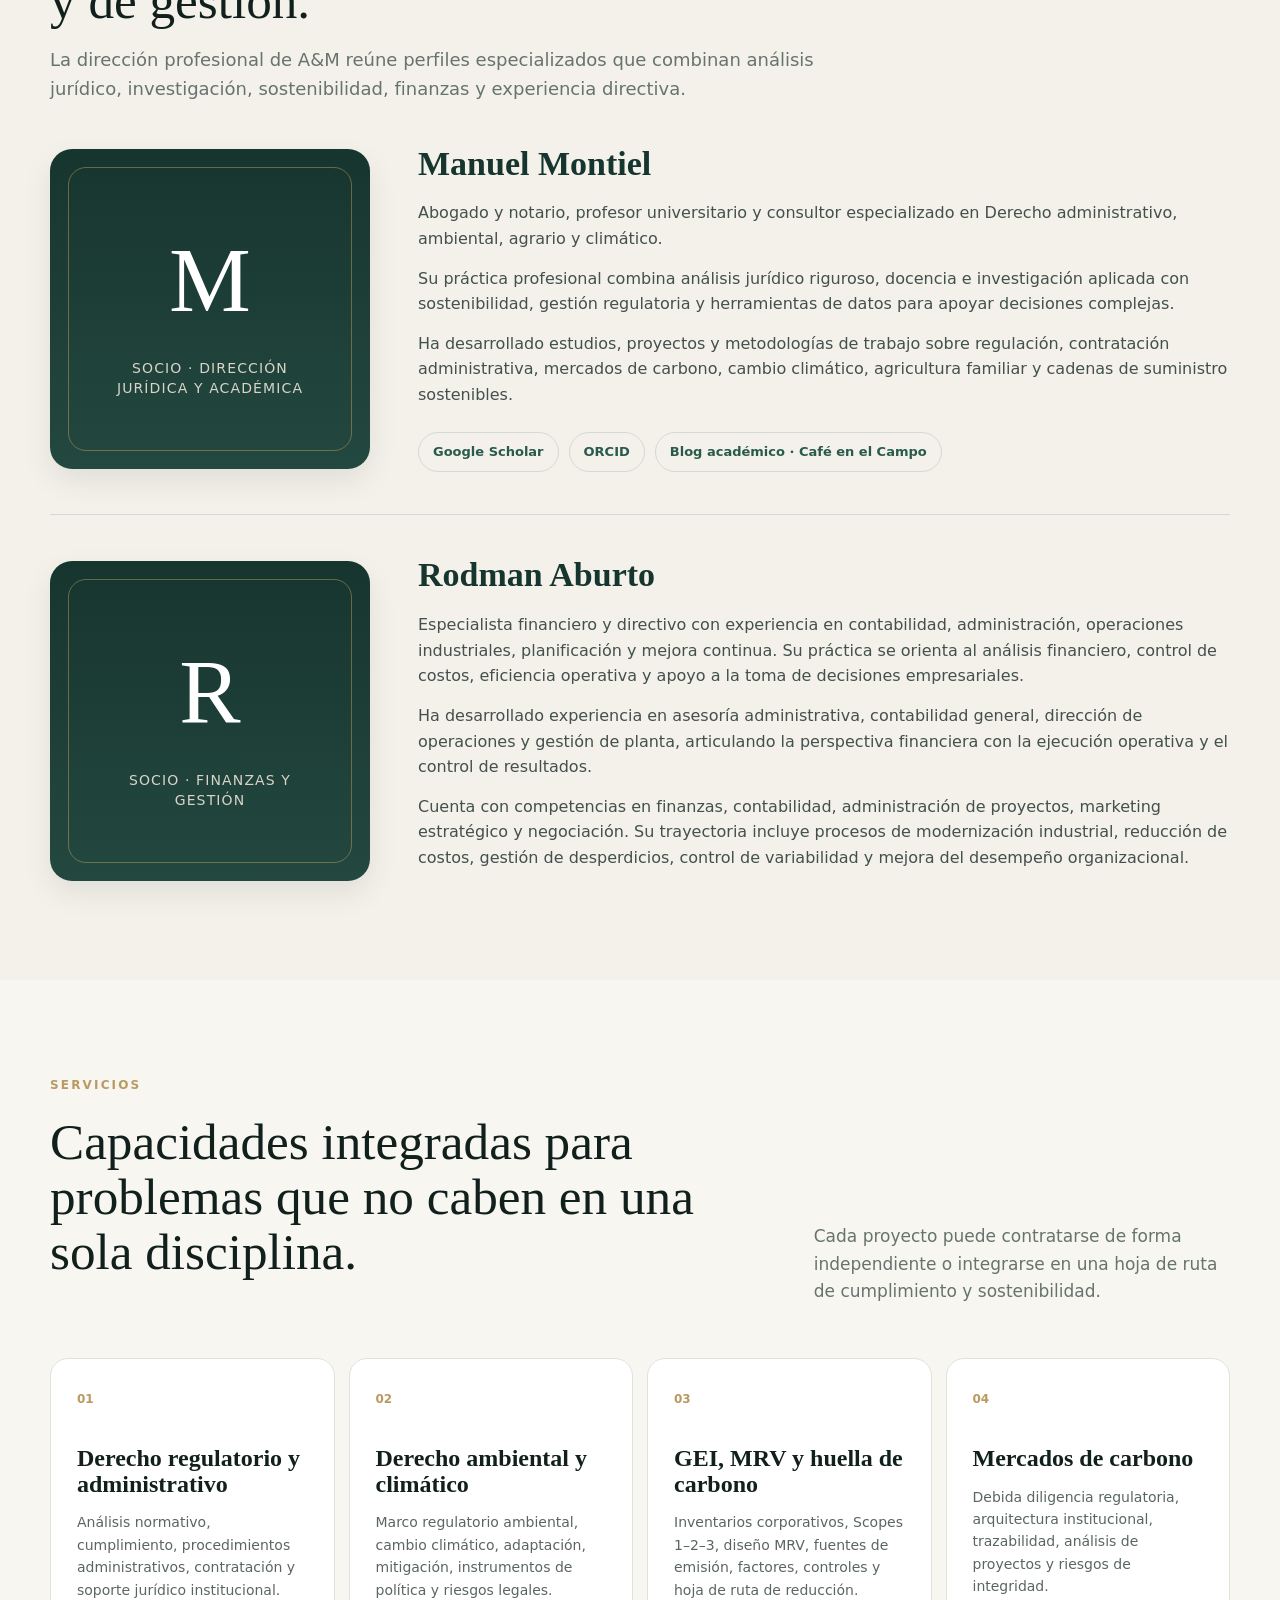
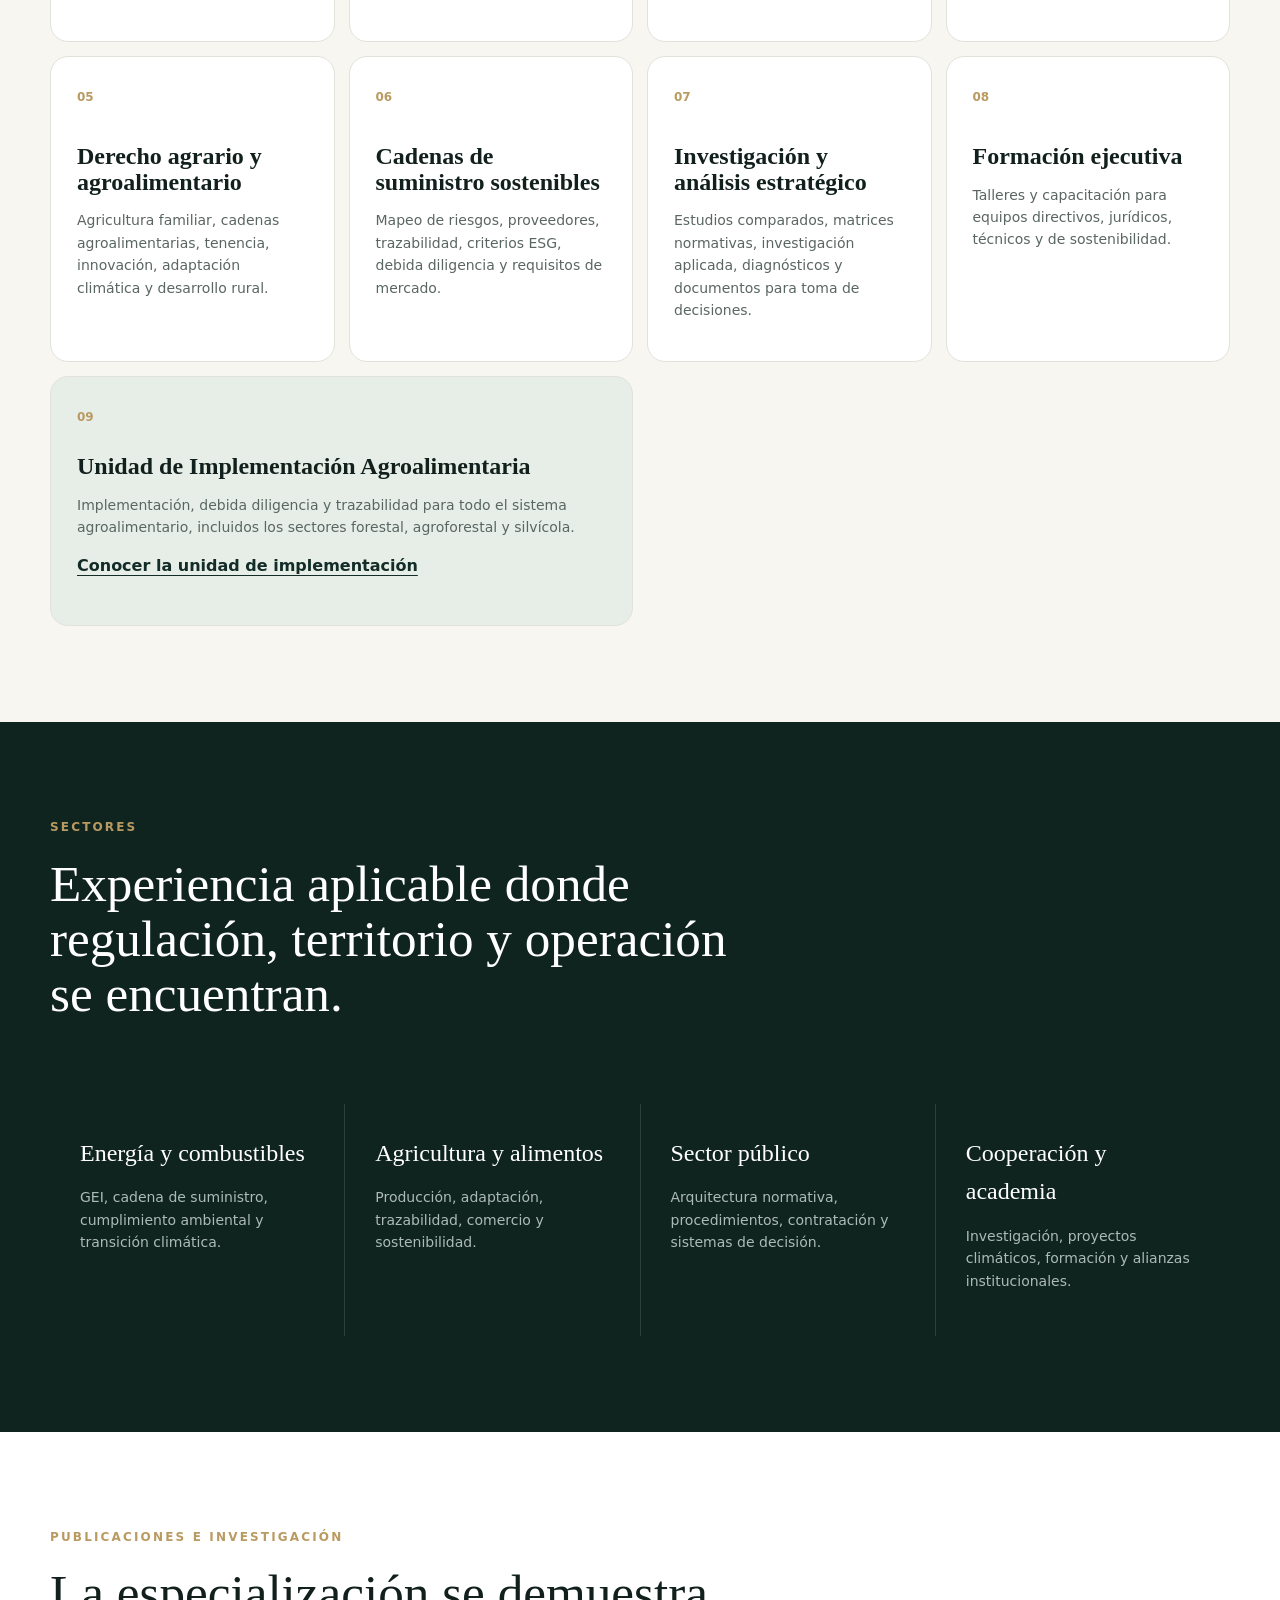
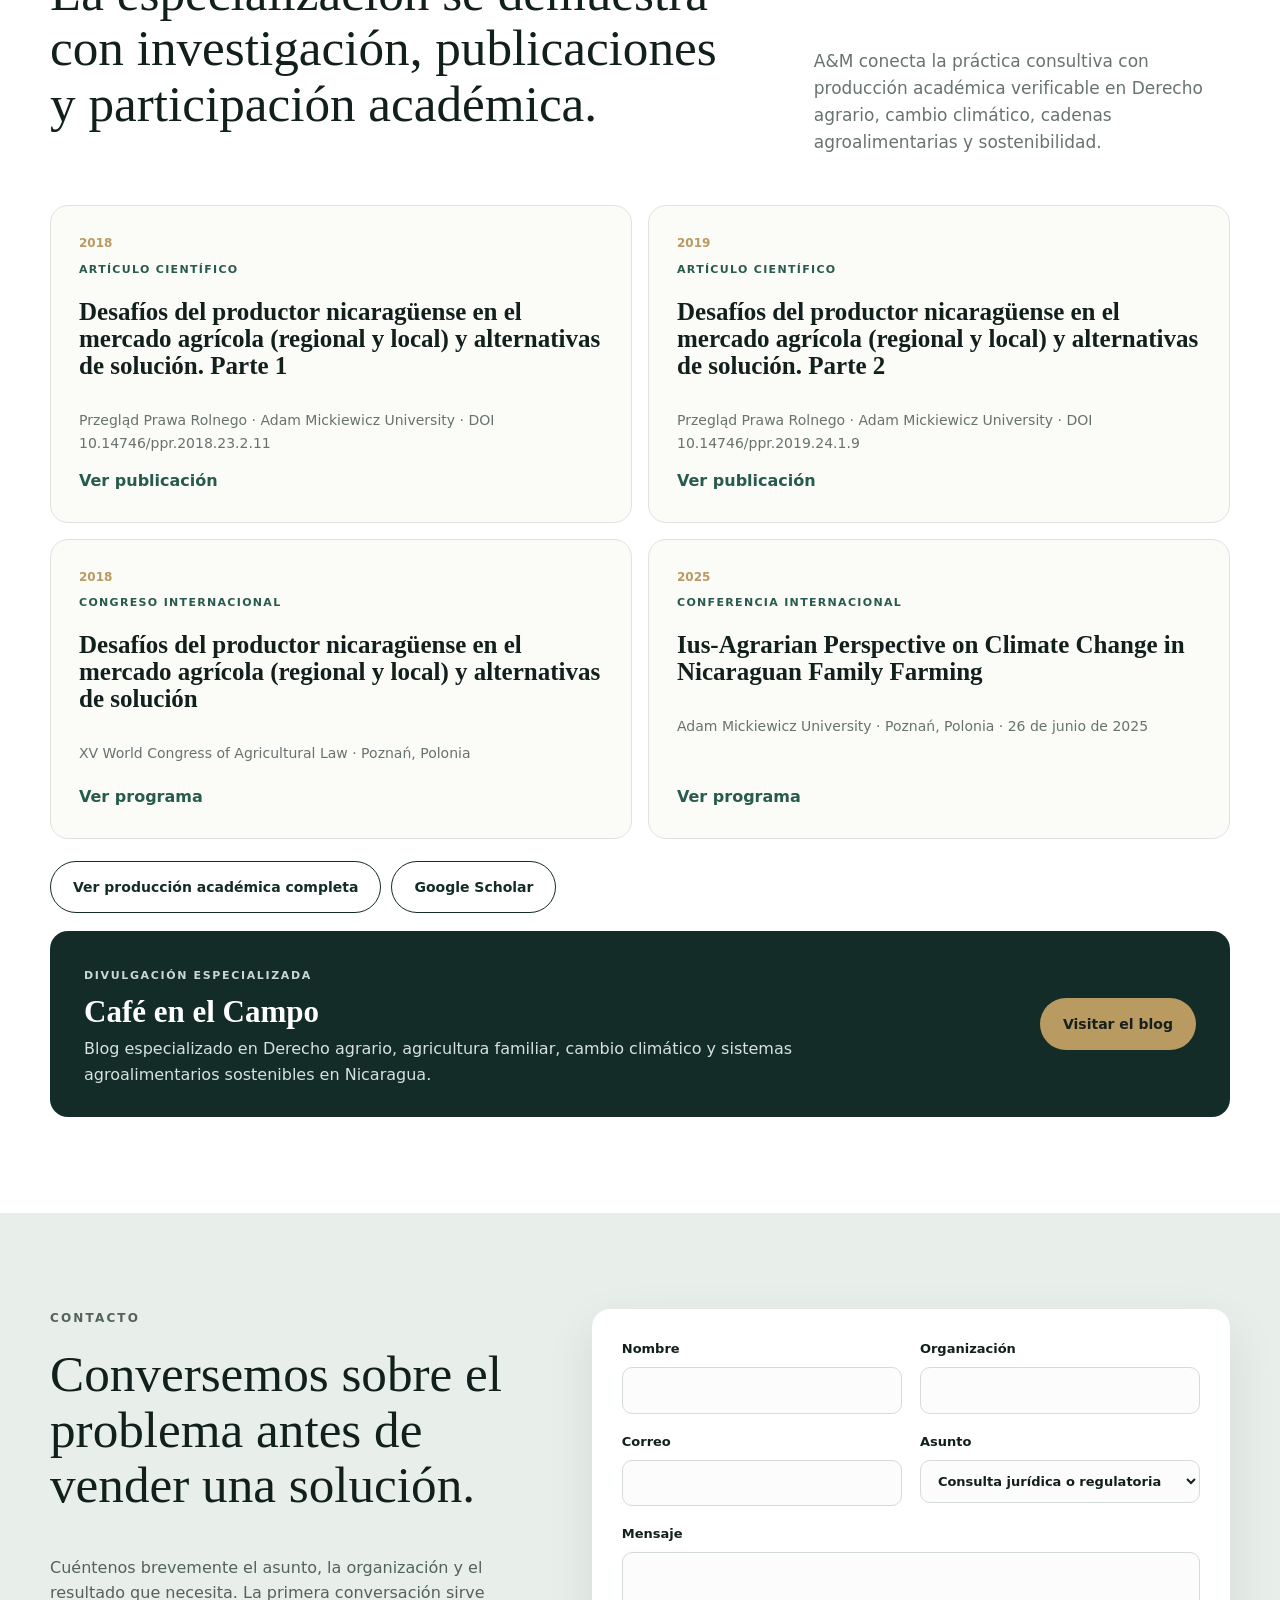
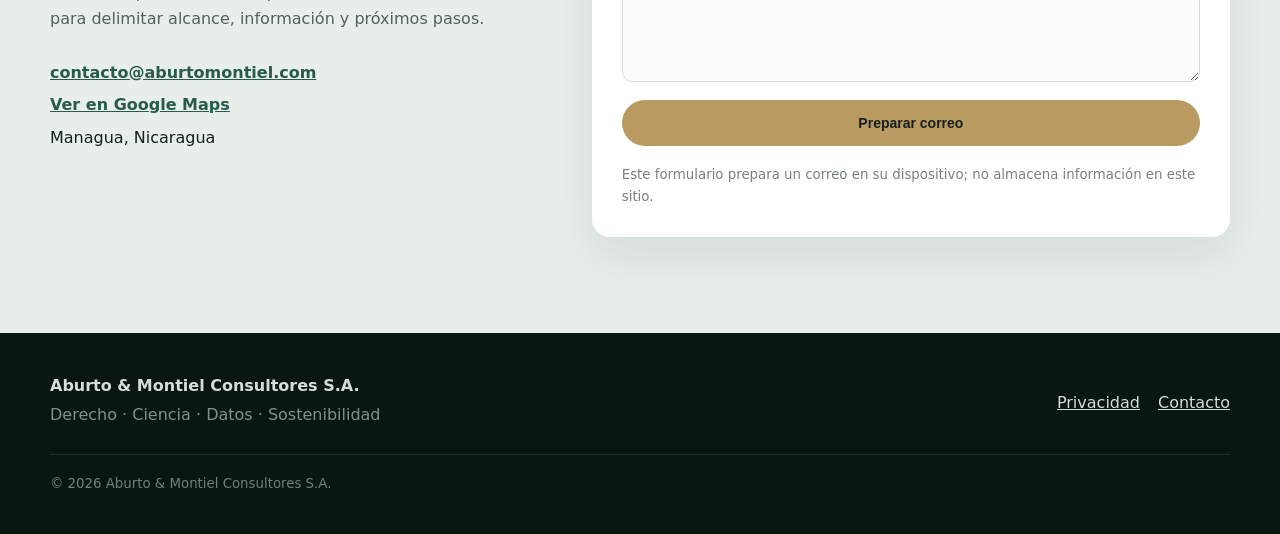
==== commit a5ecb668: "feat: Unidad de Implementacion Agroalimentaria, debida diligencia y alcance forestal" ====
--- a/index.html
+++ b/index.html
@@ -92,7 +92,7 @@
     ]
   }
   </script>
-  <script defer src="assets/app.js"></script>
+  <script defer src="assets/app.js?v=20261101-1"></script>
 </head>
 <body>
   <a class="skip" href="#contenido">Saltar al contenido</a>
@@ -158,7 +158,7 @@
       </div>
     </section>
     <section id="servicios" class="section"><div class="wrap"><p class="eyebrow" data-i18n="servicesEyebrow">Servicios</p><div class="section-head"><h2 data-i18n="servicesTitle">Capacidades integradas para problemas que no caben en una sola disciplina.</h2><p data-i18n="servicesIntro">Cada proyecto puede contratarse de forma independiente o integrarse en una hoja de ruta de cumplimiento y sostenibilidad.</p></div><div class="cards">
-    <article class="card"><span>01</span><h3 data-i18n="s1t">Derecho regulatorio y administrativo</h3><p data-i18n="s1p">Análisis normativo, cumplimiento, procedimientos administrativos, contratación y soporte jurídico institucional.</p></article><article class="card"><span>02</span><h3 data-i18n="s2t">Derecho ambiental y climático</h3><p data-i18n="s2p">Marco regulatorio ambiental, cambio climático, adaptación, mitigación, instrumentos de política y riesgos legales.</p></article><article class="card"><span>03</span><h3 data-i18n="s3t">GEI, MRV y huella de carbono</h3><p data-i18n="s3p">Inventarios corporativos, Scopes 1–2–3, diseño MRV, fuentes de emisión, factores, controles y hoja de ruta de reducción.</p></article><article class="card"><span>04</span><h3 data-i18n="s4t">Mercados de carbono</h3><p data-i18n="s4p">Debida diligencia regulatoria, arquitectura institucional, trazabilidad, análisis de proyectos y riesgos de integridad.</p></article><article class="card"><span>05</span><h3 data-i18n="s5t">Derecho agrario y agroalimentario</h3><p data-i18n="s5p">Agricultura familiar, cadenas agroalimentarias, tenencia, innovación, adaptación climática y desarrollo rural.</p></article><article class="card"><span>06</span><h3 data-i18n="s6t">Cadenas de suministro sostenibles</h3><p data-i18n="s6p">Mapeo de riesgos, proveedores, trazabilidad, criterios ESG, debida diligencia y requisitos de mercado.</p></article><article class="card"><span>07</span><h3 data-i18n="s7t">Investigación y análisis estratégico</h3><p data-i18n="s7p">Estudios comparados, matrices normativas, investigación aplicada, diagnósticos y documentos para toma de decisiones.</p></article><article class="card"><span>08</span><h3 data-i18n="s8t">Formación ejecutiva</h3><p data-i18n="s8p">Talleres y capacitación para equipos directivos, jurídicos, técnicos y de sostenibilidad.</p></article><article class="card agro-home-card"><span>09</span><h3 data-i18n="agHomeTitle">Preparación para certificaciones y cumplimiento agroalimentario</h3><p data-i18n="agHomeP">Acompañamiento para las cadenas de café y cacao de Nicaragua: diagnóstico, trazabilidad y preparación ante requisitos de compradores y mercados.</p><a href="agroalimentario.html" data-i18n="agHomeLink">Conocer la unidad agroalimentaria</a></article></div></div></section>
+    <article class="card"><span>01</span><h3 data-i18n="s1t">Derecho regulatorio y administrativo</h3><p data-i18n="s1p">Análisis normativo, cumplimiento, procedimientos administrativos, contratación y soporte jurídico institucional.</p></article><article class="card"><span>02</span><h3 data-i18n="s2t">Derecho ambiental y climático</h3><p data-i18n="s2p">Marco regulatorio ambiental, cambio climático, adaptación, mitigación, instrumentos de política y riesgos legales.</p></article><article class="card"><span>03</span><h3 data-i18n="s3t">GEI, MRV y huella de carbono</h3><p data-i18n="s3p">Inventarios corporativos, Scopes 1–2–3, diseño MRV, fuentes de emisión, factores, controles y hoja de ruta de reducción.</p></article><article class="card"><span>04</span><h3 data-i18n="s4t">Mercados de carbono</h3><p data-i18n="s4p">Debida diligencia regulatoria, arquitectura institucional, trazabilidad, análisis de proyectos y riesgos de integridad.</p></article><article class="card"><span>05</span><h3 data-i18n="s5t">Derecho agrario y agroalimentario</h3><p data-i18n="s5p">Agricultura familiar, cadenas agroalimentarias, tenencia, innovación, adaptación climática y desarrollo rural.</p></article><article class="card"><span>06</span><h3 data-i18n="s6t">Cadenas de suministro sostenibles</h3><p data-i18n="s6p">Mapeo de riesgos, proveedores, trazabilidad, criterios ESG, debida diligencia y requisitos de mercado.</p></article><article class="card"><span>07</span><h3 data-i18n="s7t">Investigación y análisis estratégico</h3><p data-i18n="s7p">Estudios comparados, matrices normativas, investigación aplicada, diagnósticos y documentos para toma de decisiones.</p></article><article class="card"><span>08</span><h3 data-i18n="s8t">Formación ejecutiva</h3><p data-i18n="s8p">Talleres y capacitación para equipos directivos, jurídicos, técnicos y de sostenibilidad.</p></article><article class="card agro-home-card"><span>09</span><h3 data-i18n="agHomeTitle">Unidad de Implementación Agroalimentaria</h3><p data-i18n="agHomeP">Implementación, debida diligencia y trazabilidad para todo el sistema agroalimentario, incluidos los sectores forestal, agroforestal y silvícola.</p><a href="agroalimentario.html" data-i18n="agHomeLink">Conocer la unidad de implementación</a></article></div></div></section>
     <section id="sectores" class="section dark"><div class="wrap"><p class="eyebrow" data-i18n="sectorsEyebrow">Sectores</p><div class="section-head"><h2 data-i18n="sectorsTitle">Experiencia aplicable donde regulación, territorio y operación se encuentran.</h2></div><div class="sector-grid"><div><strong data-i18n="sec1">Energía y combustibles</strong><p data-i18n="sec1p">GEI, cadena de suministro, cumplimiento ambiental y transición climática.</p></div><div><strong data-i18n="sec2">Agricultura y alimentos</strong><p data-i18n="sec2p">Producción, adaptación, trazabilidad, comercio y sostenibilidad.</p></div><div><strong data-i18n="sec3">Sector público</strong><p data-i18n="sec3p">Arquitectura normativa, procedimientos, contratación y sistemas de decisión.</p></div><div><strong data-i18n="sec4">Cooperación y academia</strong><p data-i18n="sec4p">Investigación, proyectos climáticos, formación y alianzas institucionales.</p></div></div></div></section>
     <section id="conocimiento" class="section light publications-section">
       <div class="wrap">
@@ -217,7 +217,7 @@
         </div>
       </div>
     </section>
-    <section id="contacto" class="section contact"><div class="wrap contact-grid"><div><p class="eyebrow" data-i18n="contactEyebrow">Contacto</p><h2 data-i18n="contactTitle">Conversemos sobre el problema antes de vender una solución.</h2><p data-i18n="contactP">Cuéntenos brevemente el asunto, la organización y el resultado que necesita. La primera conversación sirve para delimitar alcance, información y próximos pasos.</p><div class="contact-links"><a id="emailLink" href="#">contacto@aburtomontiel.com</a><a id="whatsappLink" href="#" target="_blank" rel="noopener">WhatsApp</a><a href="https://maps.app.goo.gl/tJSxeyS9cE7pDEAk8" target="_blank" rel="noopener" data-i18n="mapsLink">Ver en Google Maps</a><span>Managua, Nicaragua</span></div></div><form id="contactForm" class="contact-form"><label><span data-i18n="fName">Nombre</span><input name="name" required autocomplete="name"></label><label><span data-i18n="fOrg">Organización</span><input name="organization" autocomplete="organization"></label><label><span data-i18n="fEmail">Correo</span><input type="email" name="email" required autocomplete="email"></label><label><span data-i18n="fSubject">Asunto</span><select name="subject"><option>Consulta jurídica o regulatoria</option><option>GEI / MRV / huella de carbono</option><option>Mercado de carbono</option><option>Derecho ambiental o agrario</option><option>Cadena de suministro</option><option>Capacitación / investigación</option><option>Otro</option></select></label><label class="full"><span data-i18n="fMessage">Mensaje</span><textarea name="message" rows="5" required></textarea></label><button class="btn primary full" type="submit" data-i18n="fSend">Preparar correo</button><small class="full" data-i18n="privacyNote">Este formulario prepara un correo en su dispositivo; no almacena información en este sitio.</small></form></div></section>
+    <section id="contacto" class="section contact"><div class="wrap contact-grid"><div><p class="eyebrow" data-i18n="contactEyebrow">Contacto</p><h2 data-i18n="contactTitle">Conversemos sobre el problema antes de vender una solución.</h2><p data-i18n="contactP">Cuéntenos brevemente el asunto, la organización y el resultado que necesita. La primera conversación sirve para delimitar alcance, información y próximos pasos.</p><div class="contact-links"><a id="emailLink" href="#">contacto@aburtomontiel.com</a><a id="whatsappLink" href="#" target="_blank" rel="noopener">WhatsApp</a><a href="https://maps.app.goo.gl/tJSxeyS9cE7pDEAk8" target="_blank" rel="noopener" data-i18n="mapsLink">Ver en Google Maps</a><span>Managua, Nicaragua</span></div></div><form id="contactForm" class="contact-form"><label><span data-i18n="fName">Nombre</span><input name="name" required autocomplete="name"></label><label><span data-i18n="fOrg">Organización</span><input name="organization" autocomplete="organization"></label><label><span data-i18n="fEmail">Correo</span><input type="email" name="email" required autocomplete="email"></label><label><span data-i18n="fSubject">Asunto</span><select name="subject"><option>Consulta jurídica o regulatoria</option><option>GEI / MRV / huella de carbono</option><option>Mercado de carbono</option><option>Derecho ambiental o agrario</option><option>Cadena de suministro</option><option data-i18n="agHomeSubject">Implementación agroalimentaria / debida diligencia</option><option>Capacitación / investigación</option><option>Otro</option></select></label><label class="full"><span data-i18n="fMessage">Mensaje</span><textarea name="message" rows="5" required></textarea></label><button class="btn primary full" type="submit" data-i18n="fSend">Preparar correo</button><small class="full" data-i18n="privacyNote">Este formulario prepara un correo en su dispositivo; no almacena información en este sitio.</small></form></div></section>
   </main>
   <footer class="footer"><div class="wrap footer-grid"><div><strong>Aburto & Montiel Consultores S.A.</strong><p data-i18n="footerTag">Derecho · Ciencia · Datos · Sostenibilidad</p></div><div><a href="privacidad.html" data-i18n="privacy">Privacidad</a><a href="#contacto" data-i18n="footerContact">Contacto</a></div><small>© <span id="year"></span> Aburto & Montiel Consultores S.A.</small></div></footer>
 </body></html>
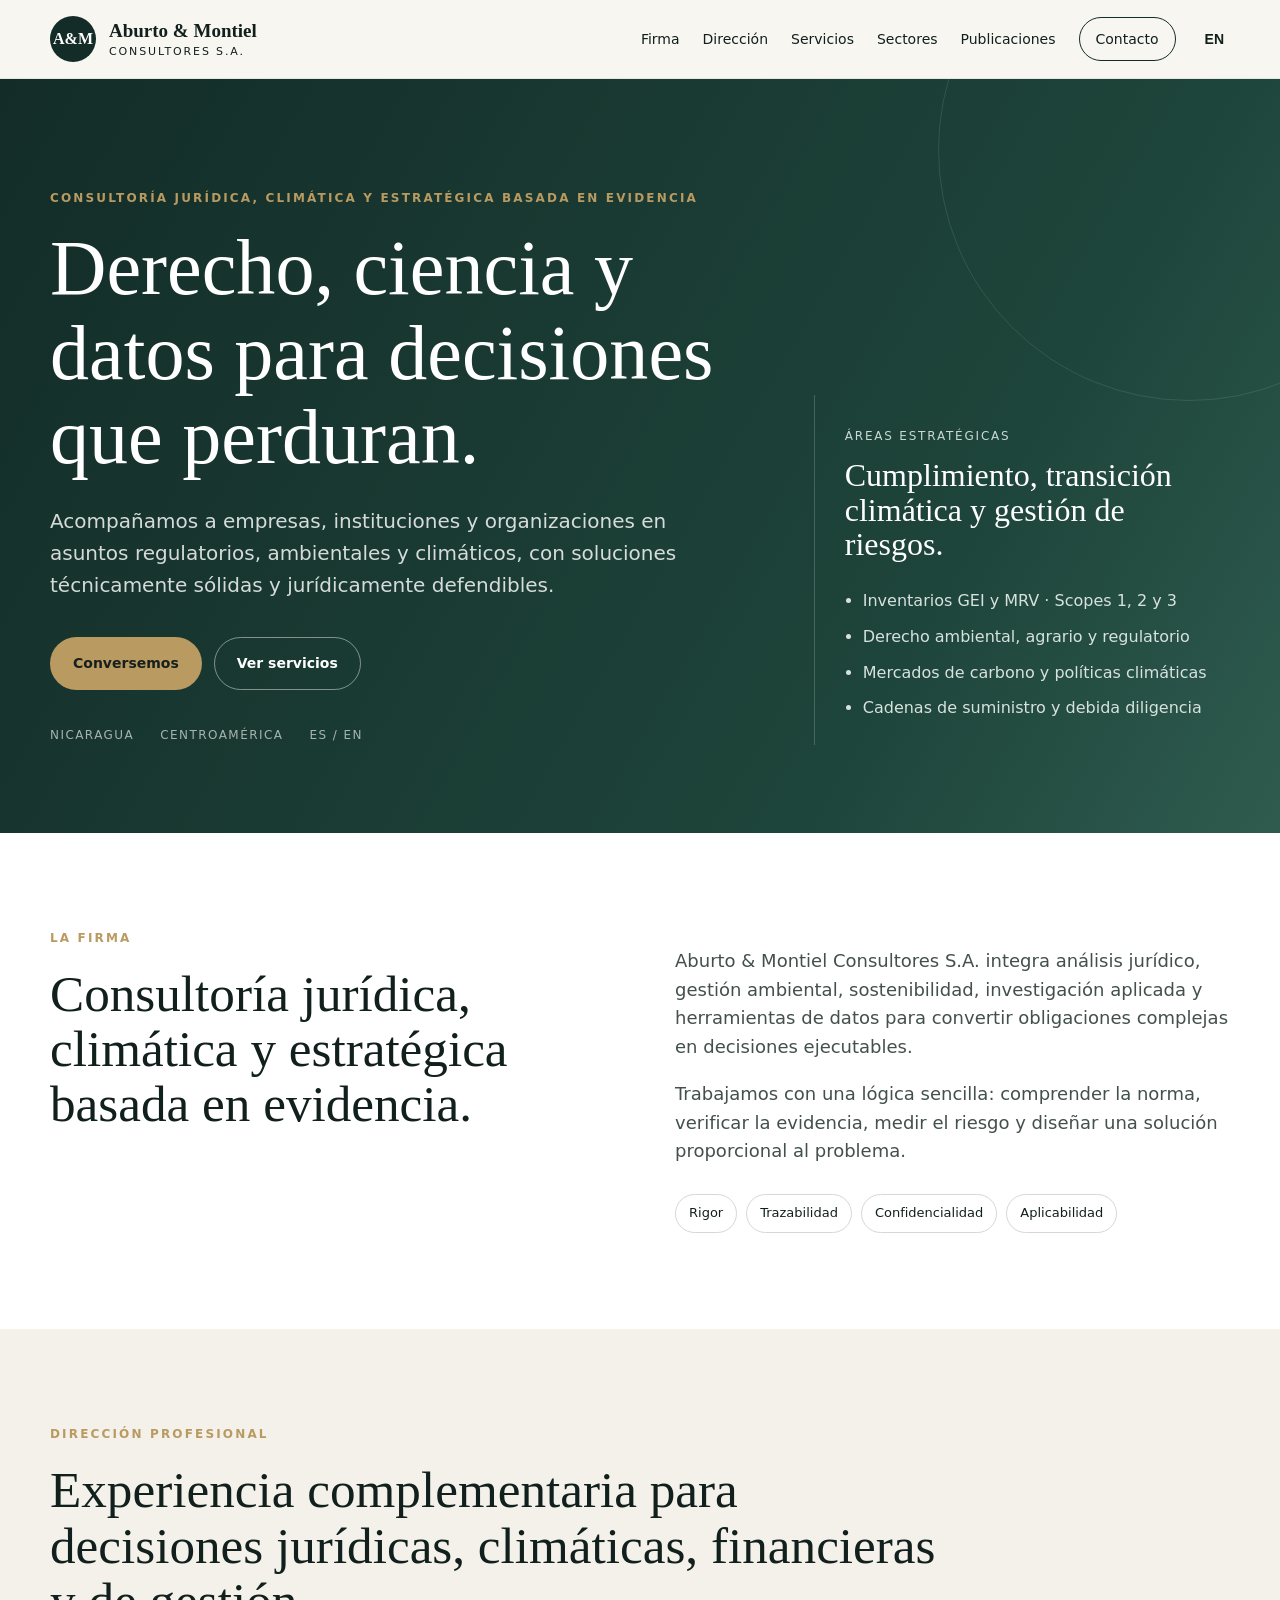
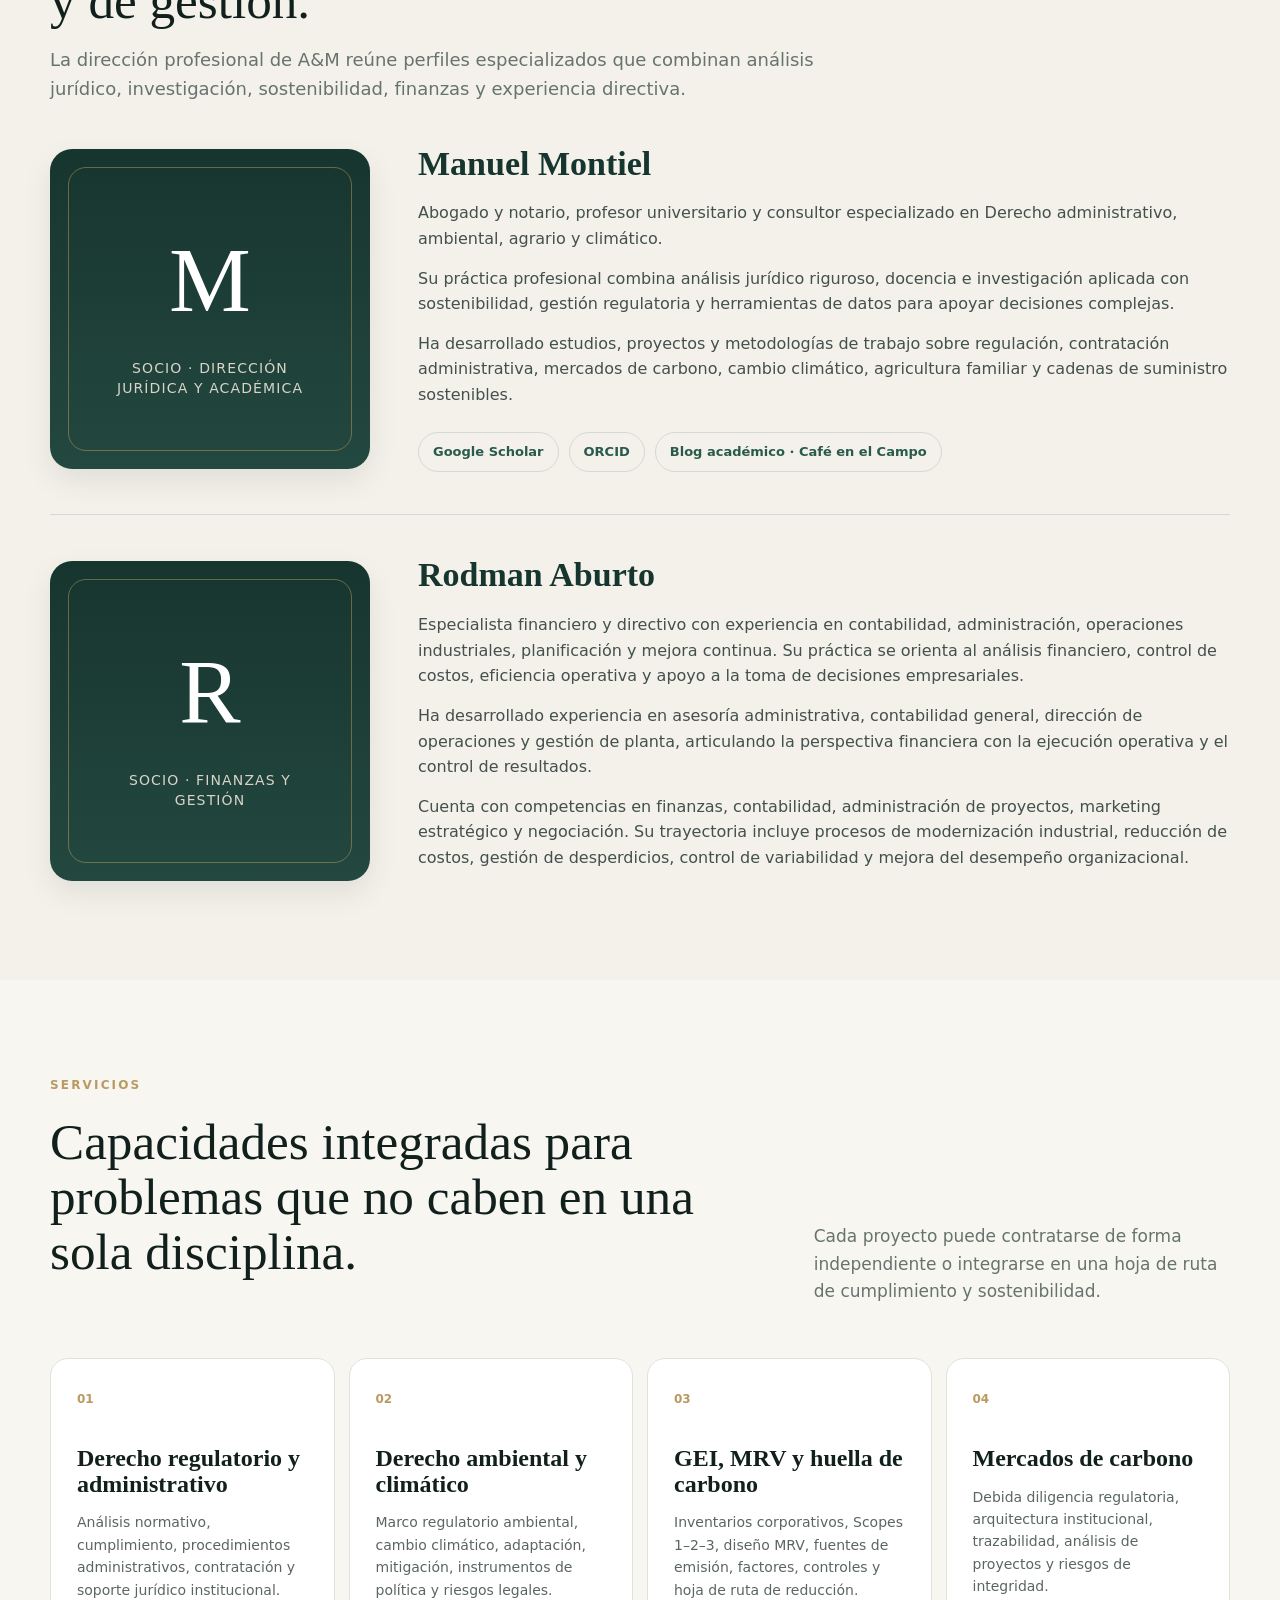
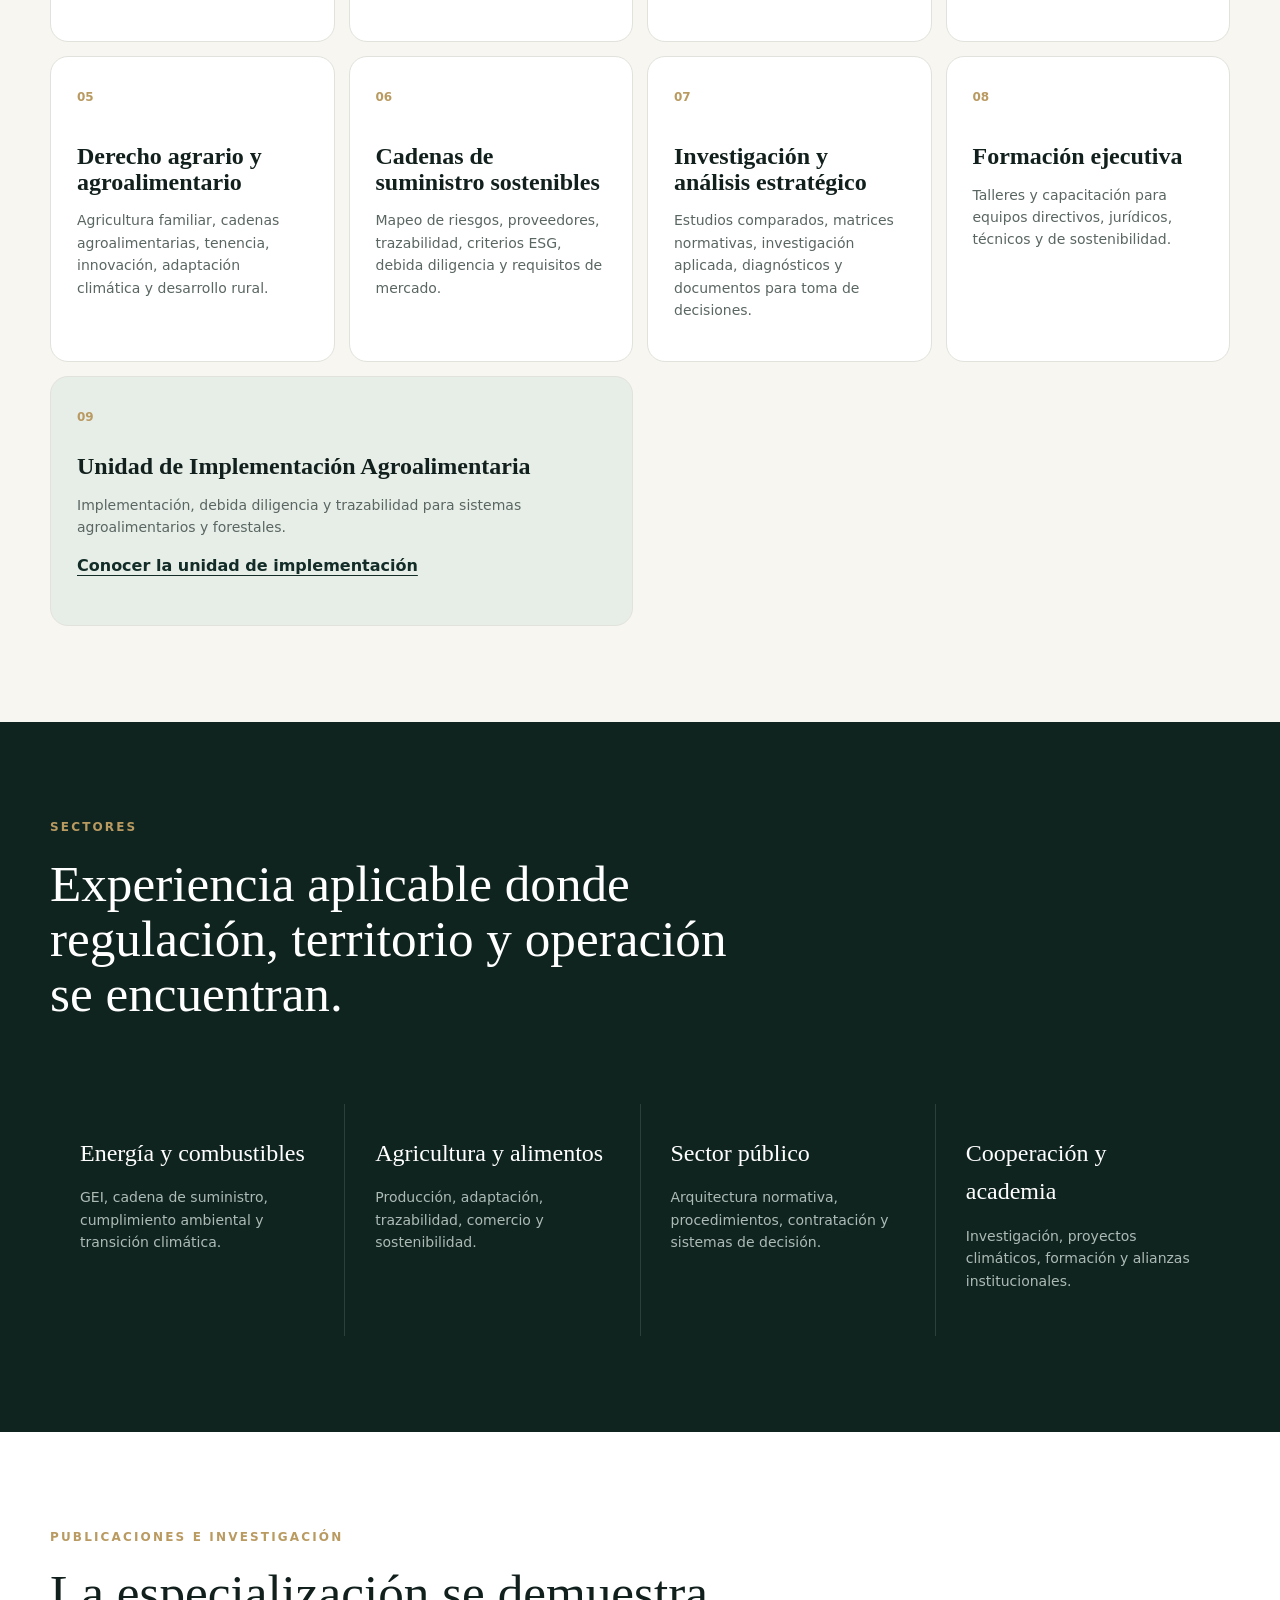
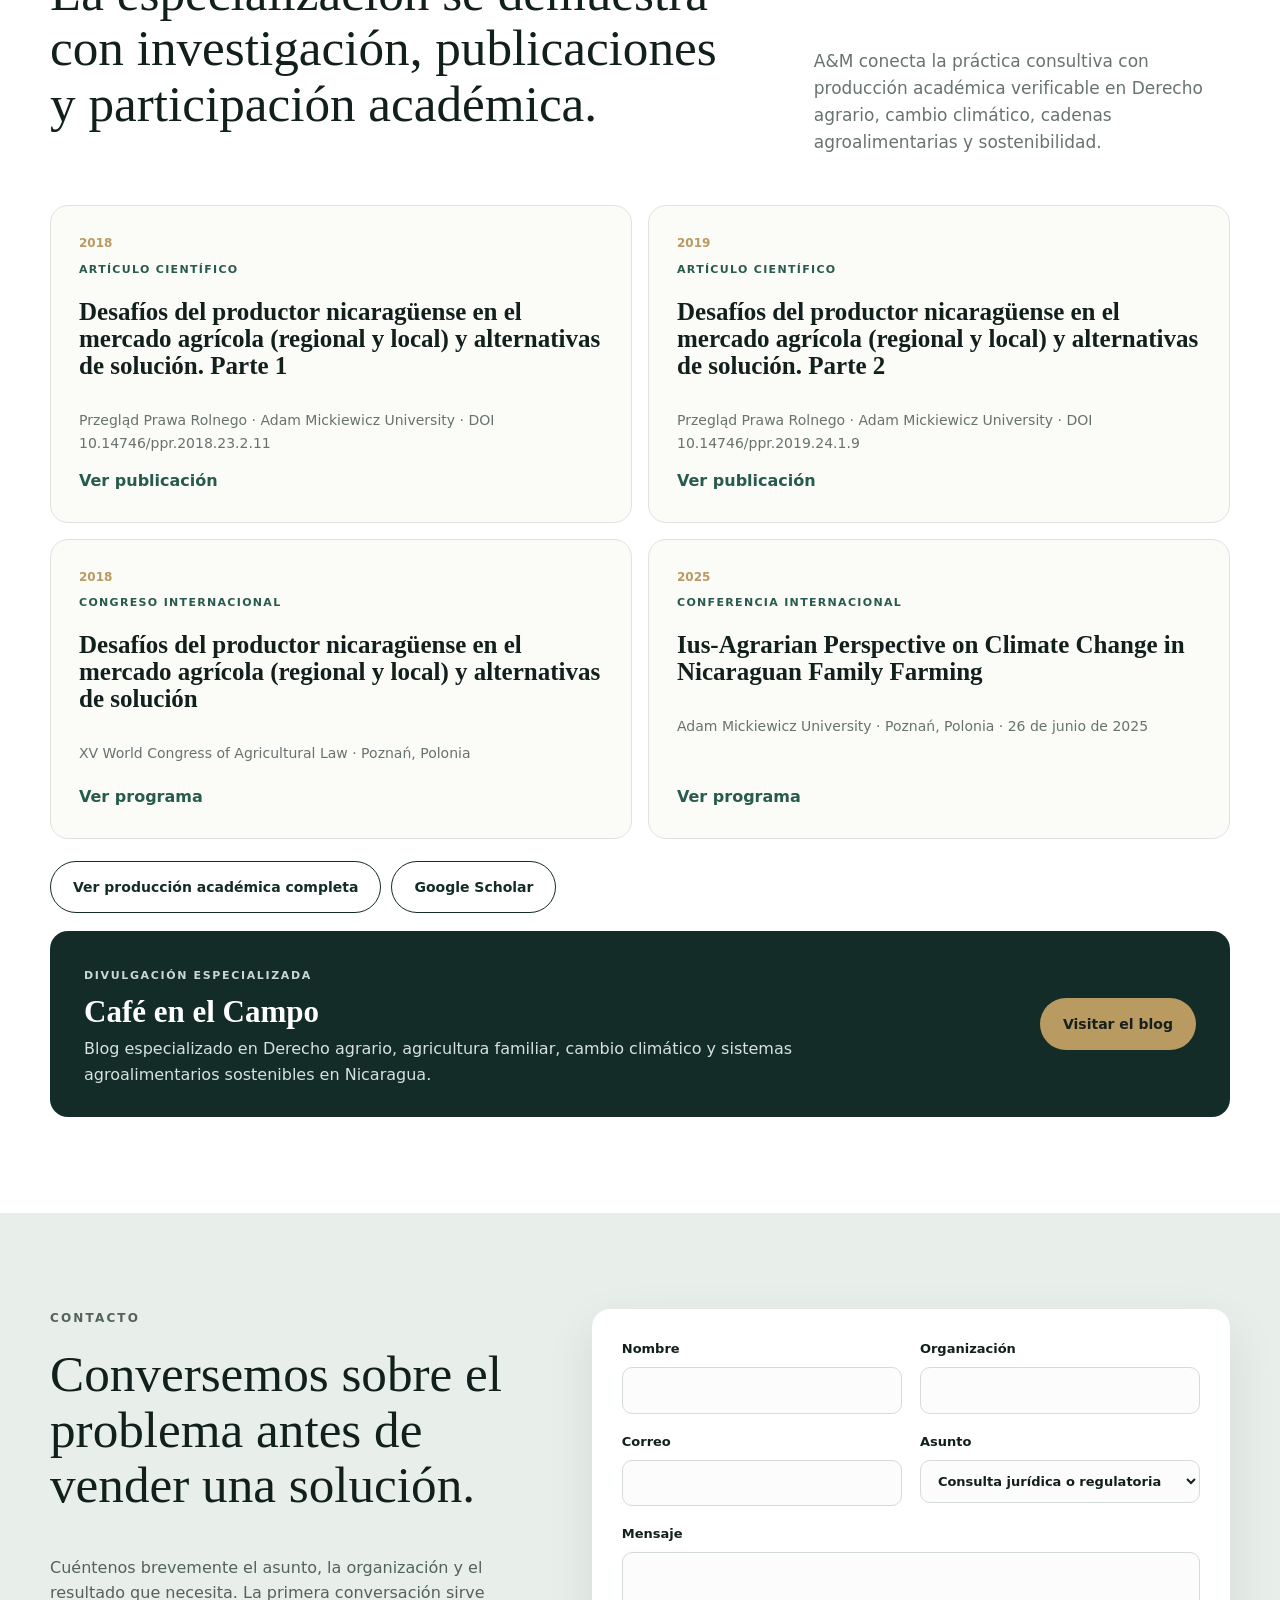
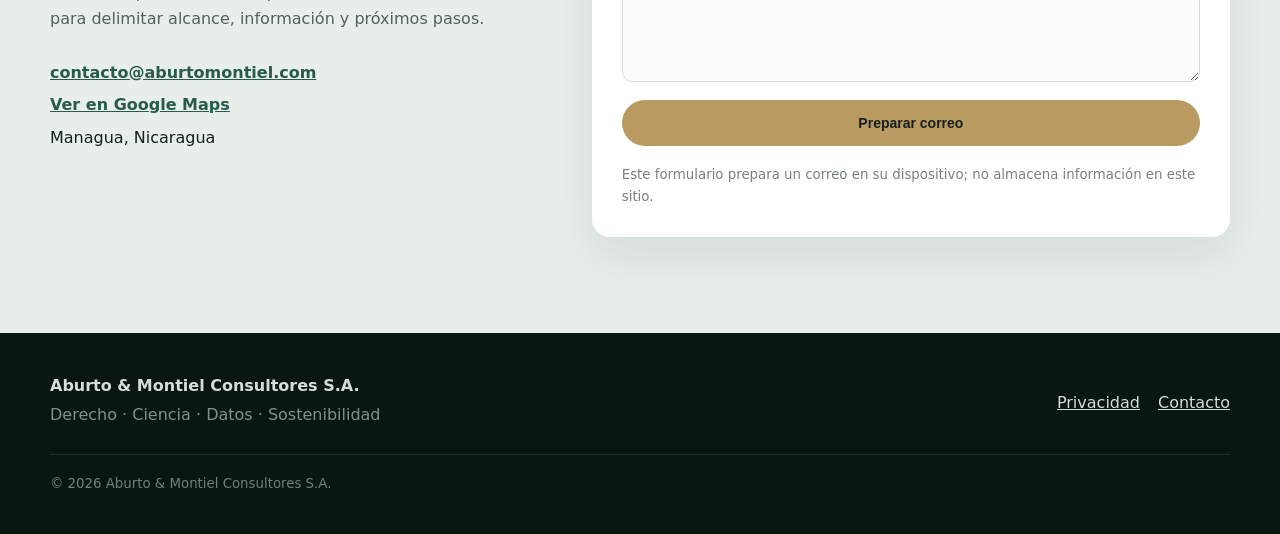
==== commit 2c1f289f: "fix: precisar sistemas agroalimentarios y forestales y unificar formulario v0.4" ====
--- a/index.html
+++ b/index.html
@@ -92,7 +92,7 @@
     ]
   }
   </script>
-  <script defer src="assets/app.js?v=20261101-1"></script>
+  <script defer src="assets/app.js?v=20261101-2"></script>
 </head>
 <body>
   <a class="skip" href="#contenido">Saltar al contenido</a>
@@ -158,7 +158,7 @@
       </div>
     </section>
     <section id="servicios" class="section"><div class="wrap"><p class="eyebrow" data-i18n="servicesEyebrow">Servicios</p><div class="section-head"><h2 data-i18n="servicesTitle">Capacidades integradas para problemas que no caben en una sola disciplina.</h2><p data-i18n="servicesIntro">Cada proyecto puede contratarse de forma independiente o integrarse en una hoja de ruta de cumplimiento y sostenibilidad.</p></div><div class="cards">
-    <article class="card"><span>01</span><h3 data-i18n="s1t">Derecho regulatorio y administrativo</h3><p data-i18n="s1p">Análisis normativo, cumplimiento, procedimientos administrativos, contratación y soporte jurídico institucional.</p></article><article class="card"><span>02</span><h3 data-i18n="s2t">Derecho ambiental y climático</h3><p data-i18n="s2p">Marco regulatorio ambiental, cambio climático, adaptación, mitigación, instrumentos de política y riesgos legales.</p></article><article class="card"><span>03</span><h3 data-i18n="s3t">GEI, MRV y huella de carbono</h3><p data-i18n="s3p">Inventarios corporativos, Scopes 1–2–3, diseño MRV, fuentes de emisión, factores, controles y hoja de ruta de reducción.</p></article><article class="card"><span>04</span><h3 data-i18n="s4t">Mercados de carbono</h3><p data-i18n="s4p">Debida diligencia regulatoria, arquitectura institucional, trazabilidad, análisis de proyectos y riesgos de integridad.</p></article><article class="card"><span>05</span><h3 data-i18n="s5t">Derecho agrario y agroalimentario</h3><p data-i18n="s5p">Agricultura familiar, cadenas agroalimentarias, tenencia, innovación, adaptación climática y desarrollo rural.</p></article><article class="card"><span>06</span><h3 data-i18n="s6t">Cadenas de suministro sostenibles</h3><p data-i18n="s6p">Mapeo de riesgos, proveedores, trazabilidad, criterios ESG, debida diligencia y requisitos de mercado.</p></article><article class="card"><span>07</span><h3 data-i18n="s7t">Investigación y análisis estratégico</h3><p data-i18n="s7p">Estudios comparados, matrices normativas, investigación aplicada, diagnósticos y documentos para toma de decisiones.</p></article><article class="card"><span>08</span><h3 data-i18n="s8t">Formación ejecutiva</h3><p data-i18n="s8p">Talleres y capacitación para equipos directivos, jurídicos, técnicos y de sostenibilidad.</p></article><article class="card agro-home-card"><span>09</span><h3 data-i18n="agHomeTitle">Unidad de Implementación Agroalimentaria</h3><p data-i18n="agHomeP">Implementación, debida diligencia y trazabilidad para todo el sistema agroalimentario, incluidos los sectores forestal, agroforestal y silvícola.</p><a href="agroalimentario.html" data-i18n="agHomeLink">Conocer la unidad de implementación</a></article></div></div></section>
+    <article class="card"><span>01</span><h3 data-i18n="s1t">Derecho regulatorio y administrativo</h3><p data-i18n="s1p">Análisis normativo, cumplimiento, procedimientos administrativos, contratación y soporte jurídico institucional.</p></article><article class="card"><span>02</span><h3 data-i18n="s2t">Derecho ambiental y climático</h3><p data-i18n="s2p">Marco regulatorio ambiental, cambio climático, adaptación, mitigación, instrumentos de política y riesgos legales.</p></article><article class="card"><span>03</span><h3 data-i18n="s3t">GEI, MRV y huella de carbono</h3><p data-i18n="s3p">Inventarios corporativos, Scopes 1–2–3, diseño MRV, fuentes de emisión, factores, controles y hoja de ruta de reducción.</p></article><article class="card"><span>04</span><h3 data-i18n="s4t">Mercados de carbono</h3><p data-i18n="s4p">Debida diligencia regulatoria, arquitectura institucional, trazabilidad, análisis de proyectos y riesgos de integridad.</p></article><article class="card"><span>05</span><h3 data-i18n="s5t">Derecho agrario y agroalimentario</h3><p data-i18n="s5p">Agricultura familiar, cadenas agroalimentarias, tenencia, innovación, adaptación climática y desarrollo rural.</p></article><article class="card"><span>06</span><h3 data-i18n="s6t">Cadenas de suministro sostenibles</h3><p data-i18n="s6p">Mapeo de riesgos, proveedores, trazabilidad, criterios ESG, debida diligencia y requisitos de mercado.</p></article><article class="card"><span>07</span><h3 data-i18n="s7t">Investigación y análisis estratégico</h3><p data-i18n="s7p">Estudios comparados, matrices normativas, investigación aplicada, diagnósticos y documentos para toma de decisiones.</p></article><article class="card"><span>08</span><h3 data-i18n="s8t">Formación ejecutiva</h3><p data-i18n="s8p">Talleres y capacitación para equipos directivos, jurídicos, técnicos y de sostenibilidad.</p></article><article class="card agro-home-card"><span>09</span><h3 data-i18n="agHomeTitle">Unidad de Implementación Agroalimentaria</h3><p data-i18n="agHomeP">Implementación, debida diligencia y trazabilidad para sistemas agroalimentarios y forestales.</p><a href="agroalimentario.html" data-i18n="agHomeLink">Conocer la unidad de implementación</a></article></div></div></section>
     <section id="sectores" class="section dark"><div class="wrap"><p class="eyebrow" data-i18n="sectorsEyebrow">Sectores</p><div class="section-head"><h2 data-i18n="sectorsTitle">Experiencia aplicable donde regulación, territorio y operación se encuentran.</h2></div><div class="sector-grid"><div><strong data-i18n="sec1">Energía y combustibles</strong><p data-i18n="sec1p">GEI, cadena de suministro, cumplimiento ambiental y transición climática.</p></div><div><strong data-i18n="sec2">Agricultura y alimentos</strong><p data-i18n="sec2p">Producción, adaptación, trazabilidad, comercio y sostenibilidad.</p></div><div><strong data-i18n="sec3">Sector público</strong><p data-i18n="sec3p">Arquitectura normativa, procedimientos, contratación y sistemas de decisión.</p></div><div><strong data-i18n="sec4">Cooperación y academia</strong><p data-i18n="sec4p">Investigación, proyectos climáticos, formación y alianzas institucionales.</p></div></div></div></section>
     <section id="conocimiento" class="section light publications-section">
       <div class="wrap">
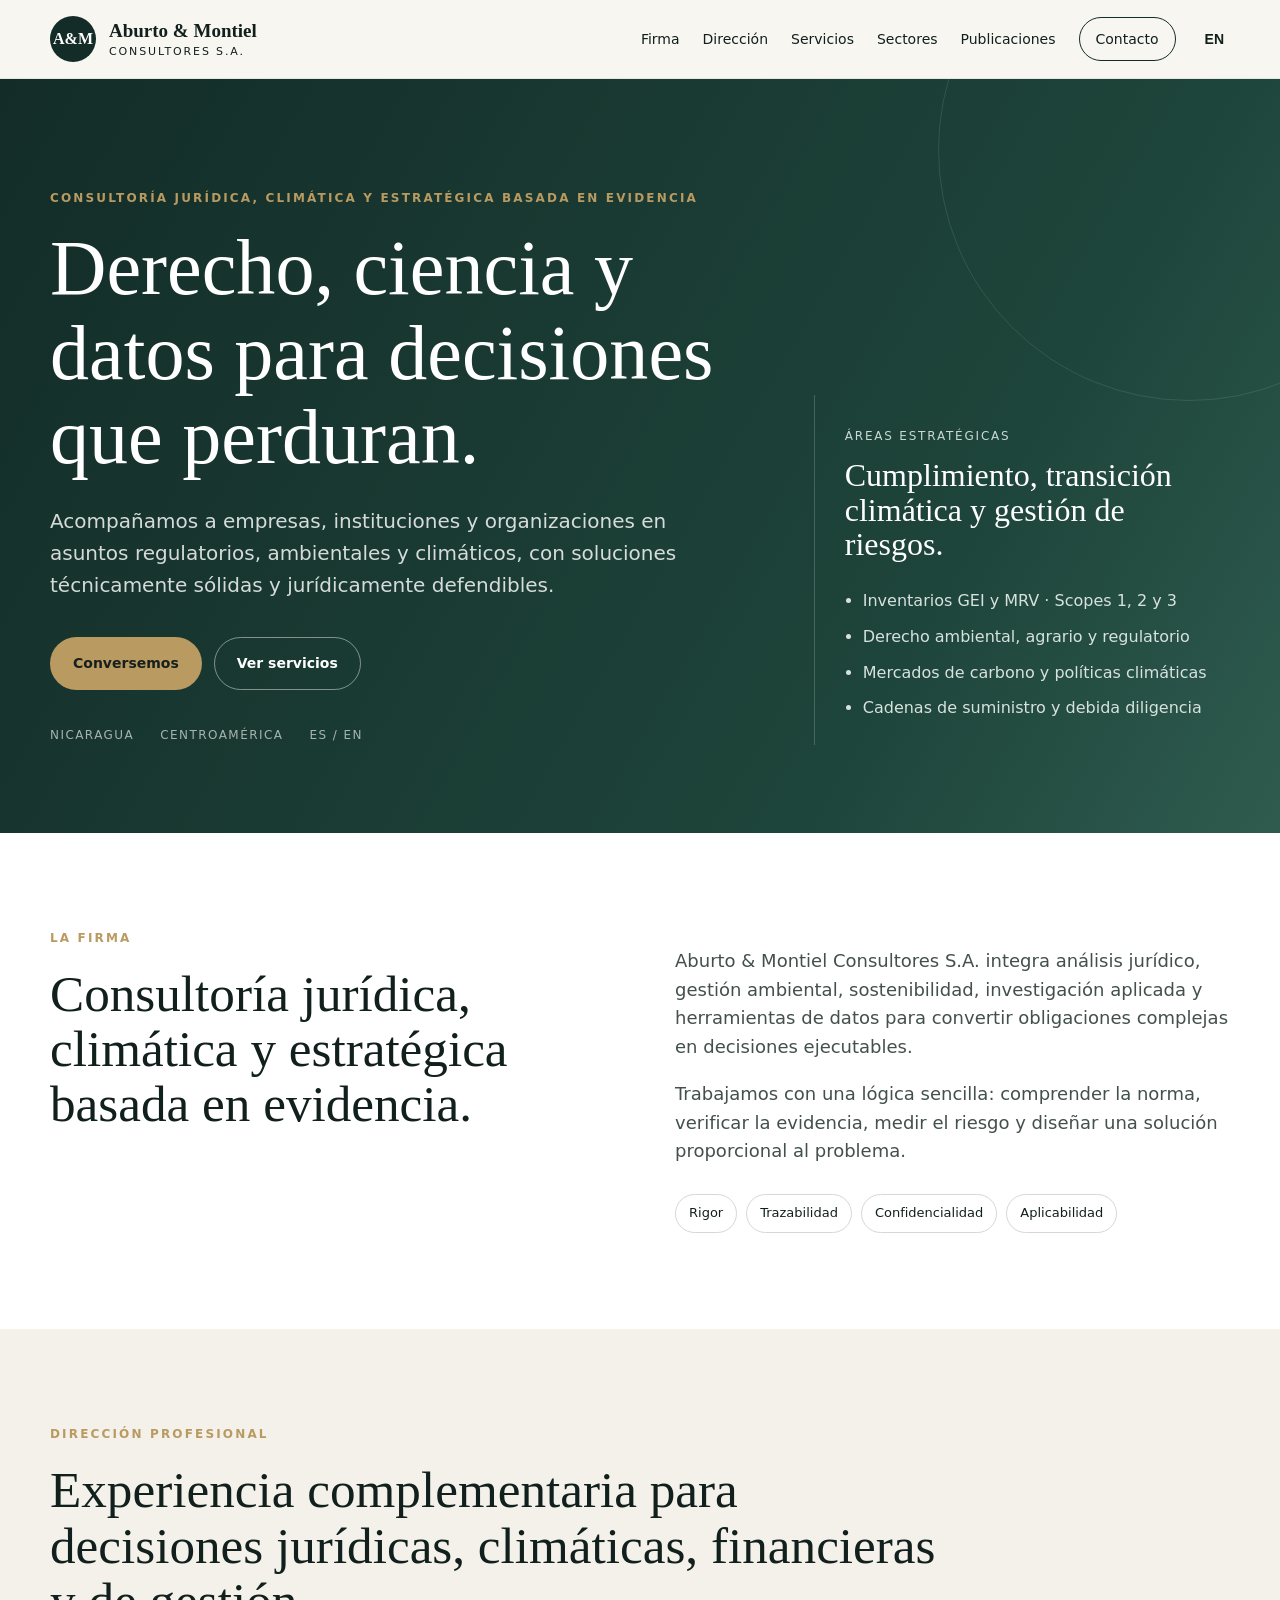
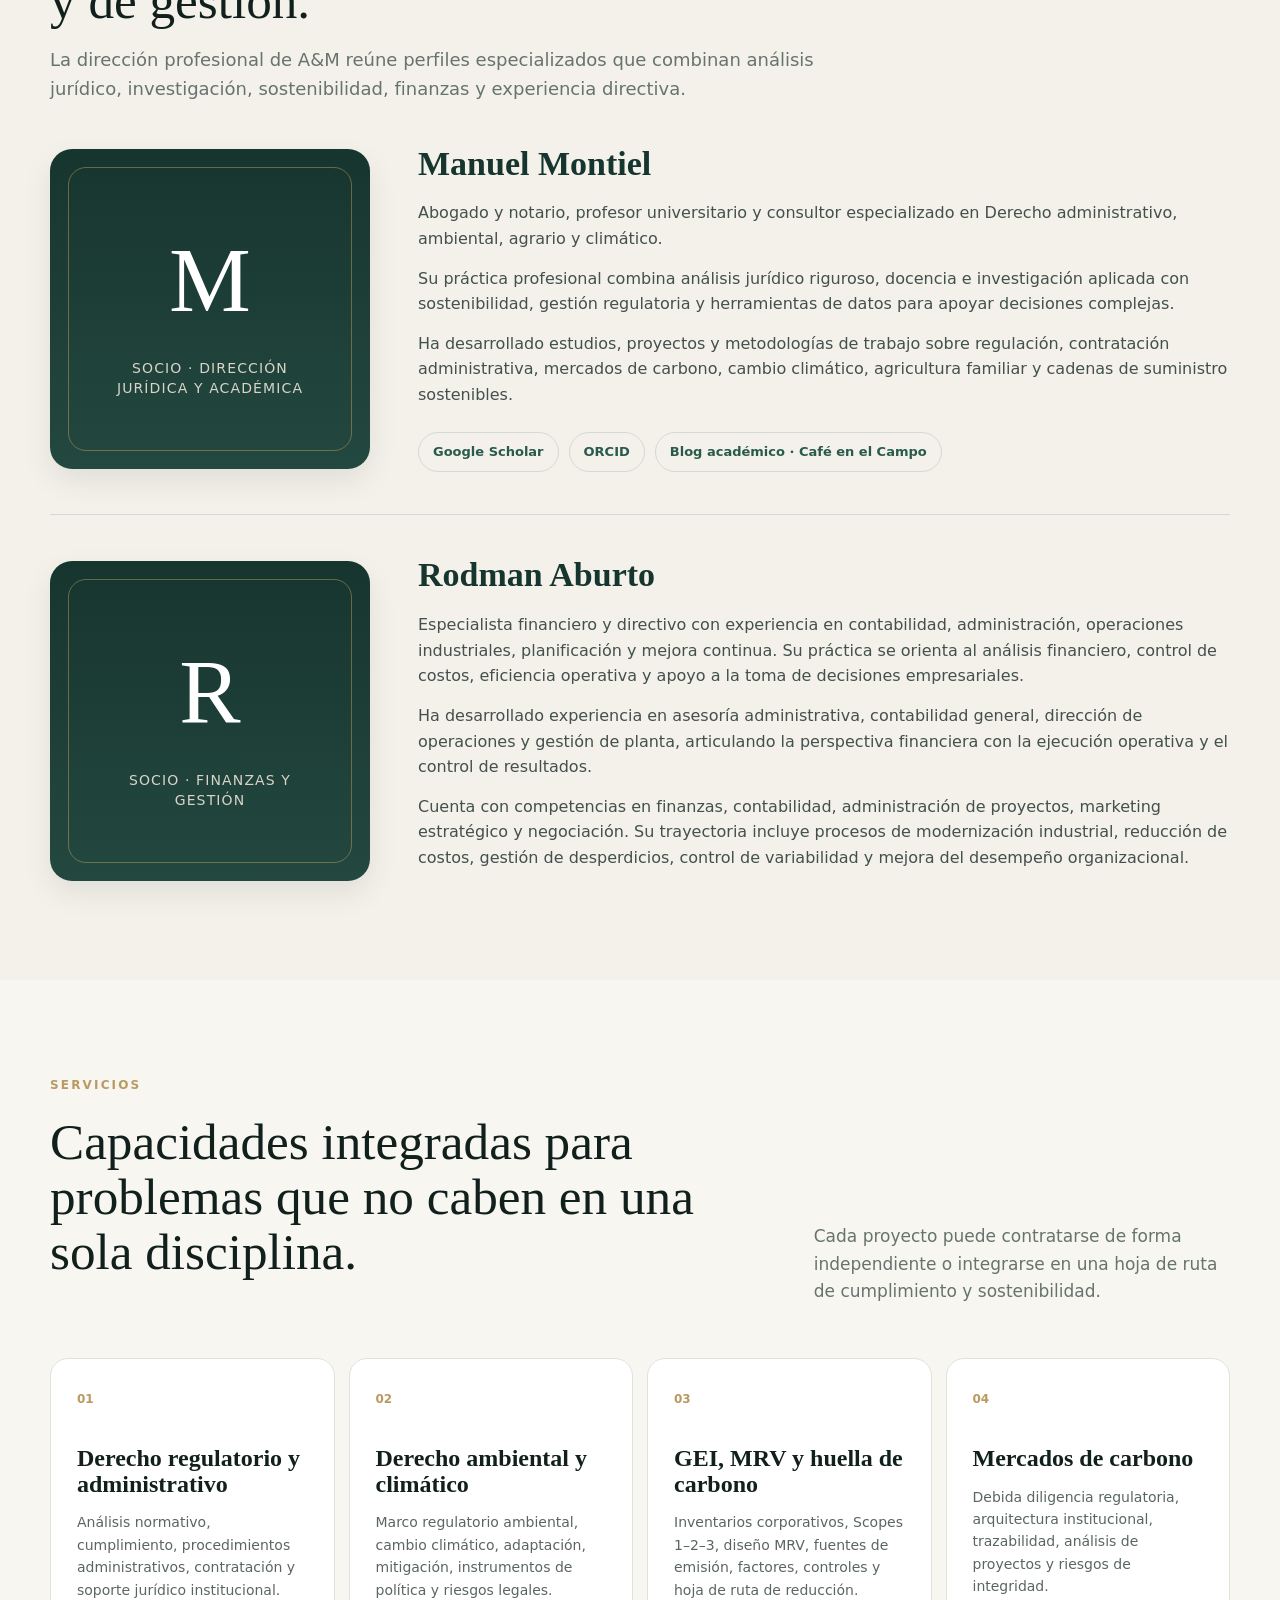
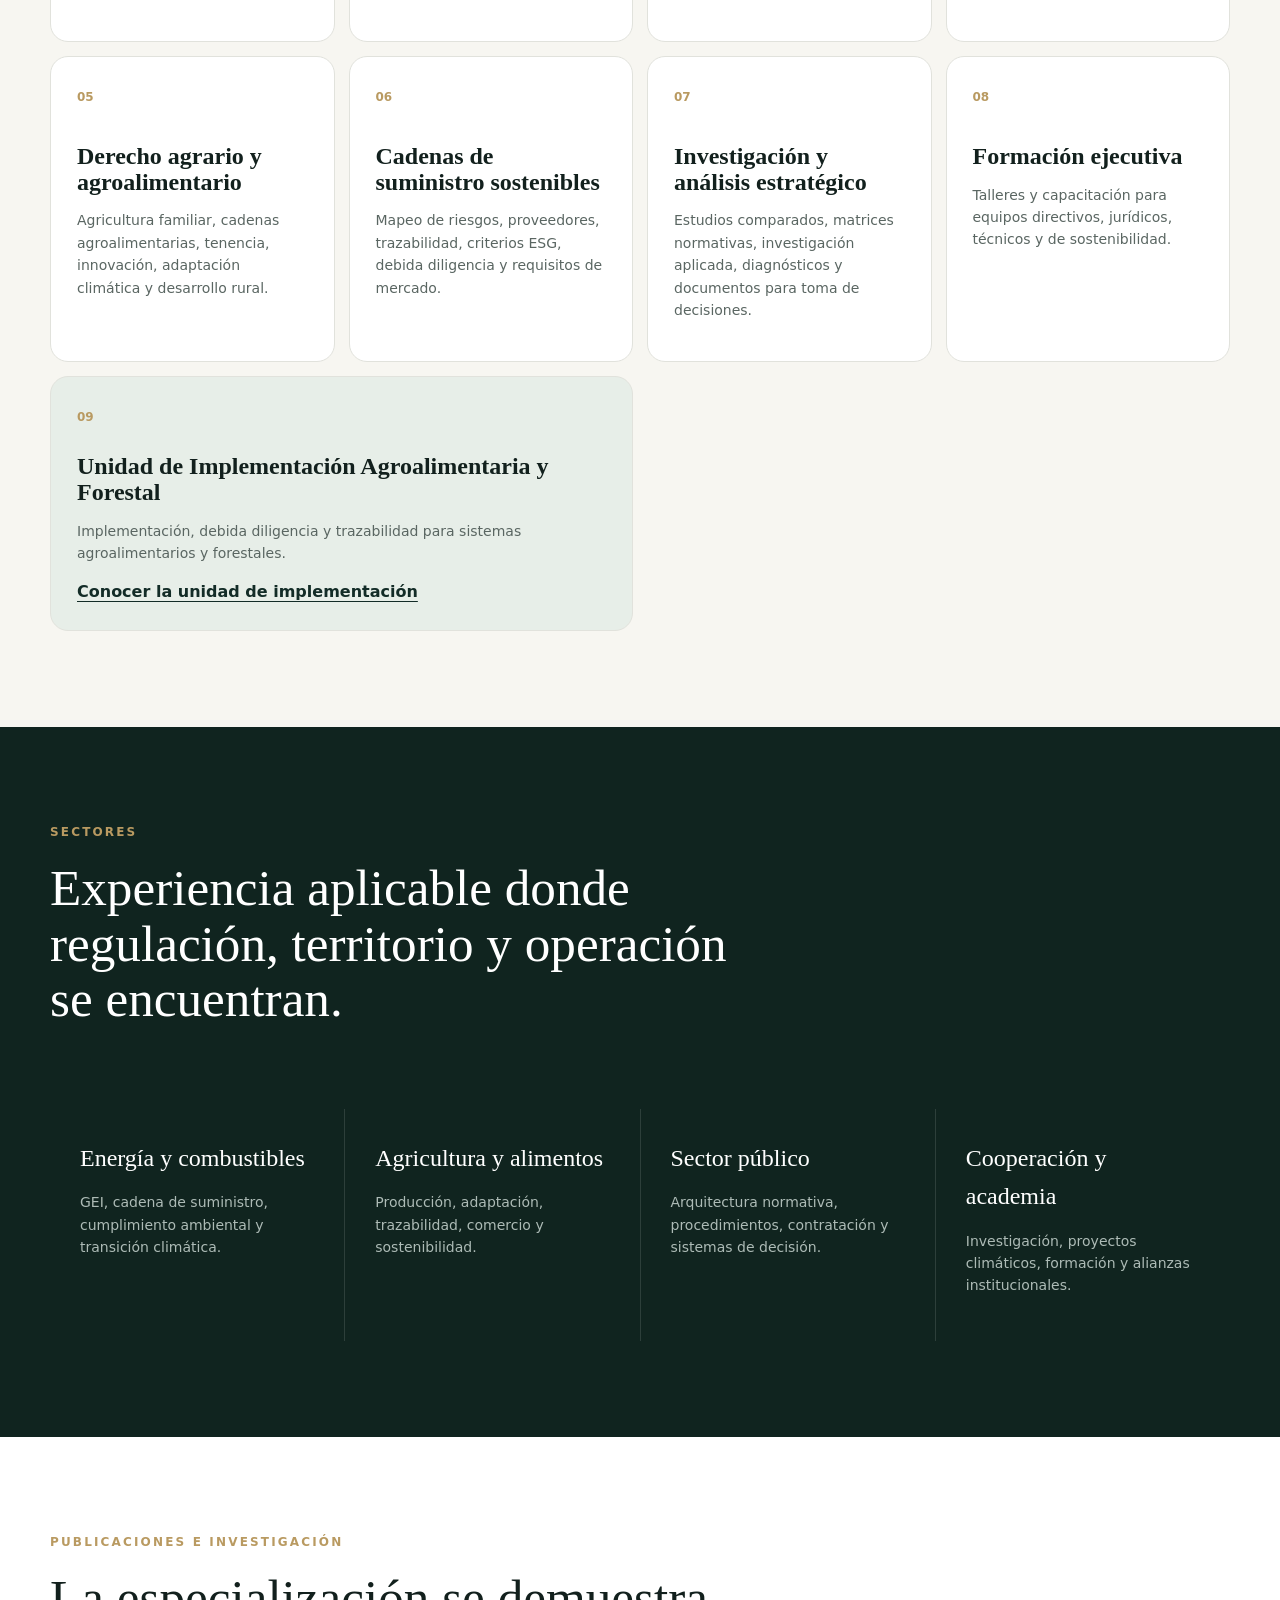
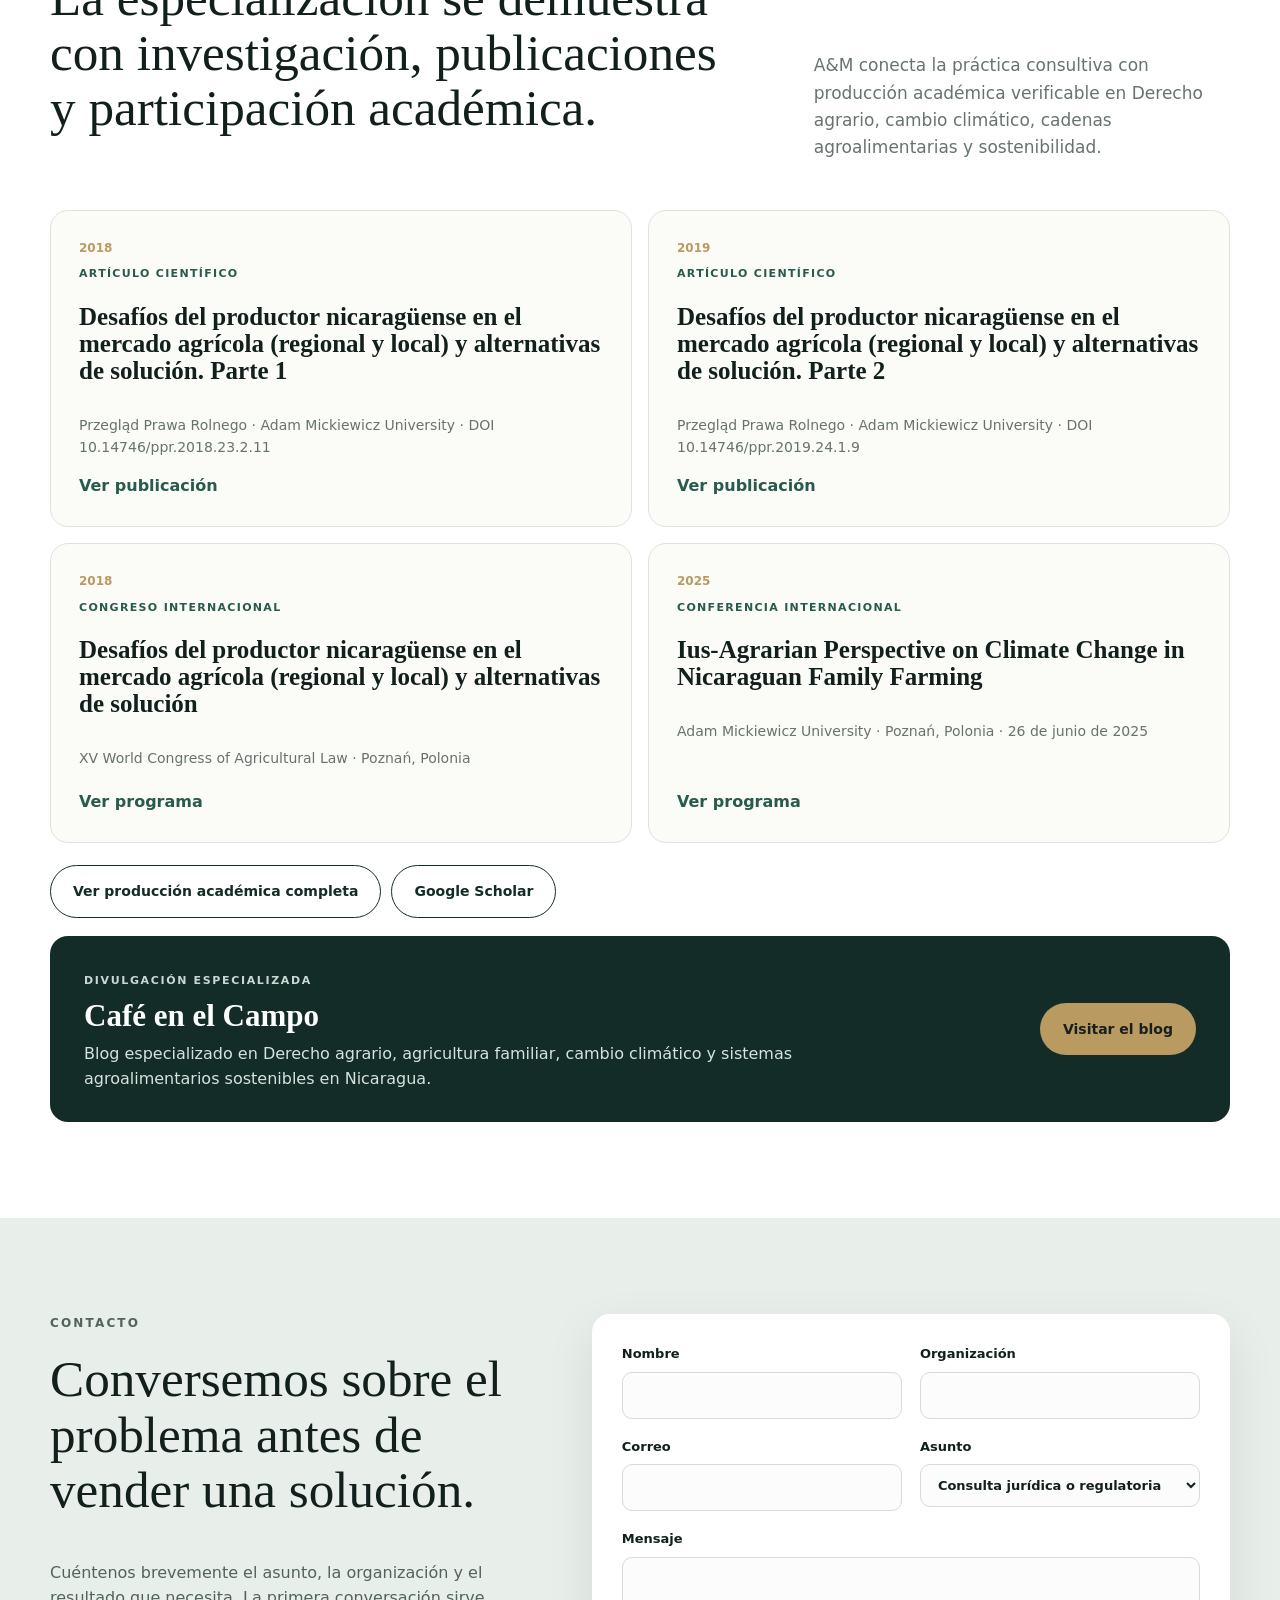
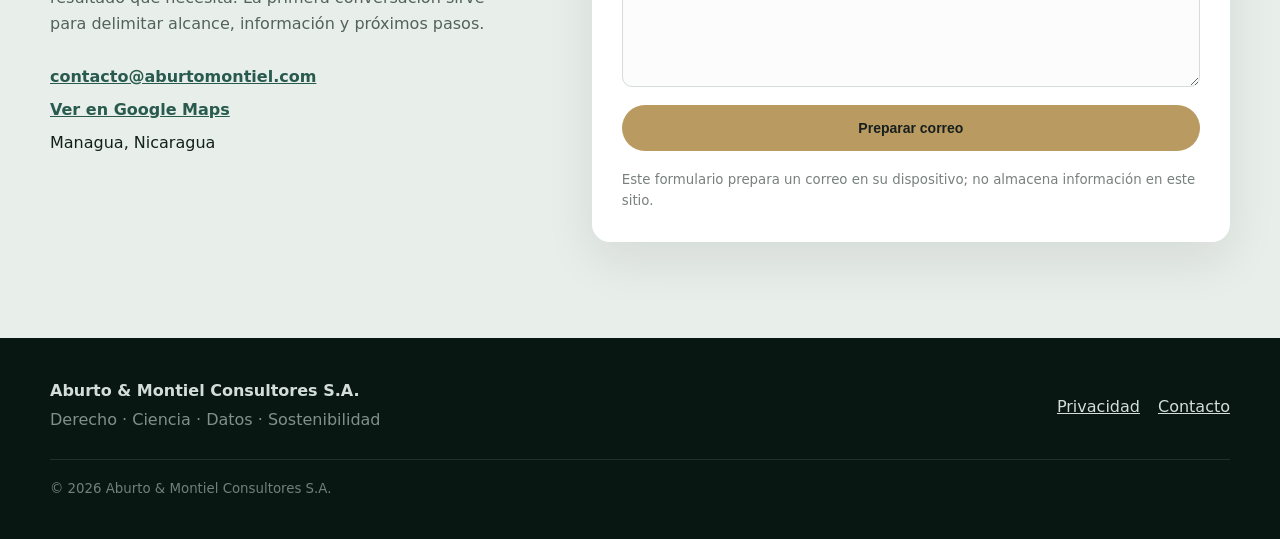
==== commit d8c747a9: "fix: nombrar Unidad de Implementacion Agroalimentaria y Forestal v0.5" ====
--- a/index.html
+++ b/index.html
@@ -92,7 +92,7 @@
     ]
   }
   </script>
-  <script defer src="assets/app.js?v=20261101-2"></script>
+  <script defer src="assets/app.js?v=20261101-3"></script>
 </head>
 <body>
   <a class="skip" href="#contenido">Saltar al contenido</a>
@@ -158,7 +158,7 @@
       </div>
     </section>
     <section id="servicios" class="section"><div class="wrap"><p class="eyebrow" data-i18n="servicesEyebrow">Servicios</p><div class="section-head"><h2 data-i18n="servicesTitle">Capacidades integradas para problemas que no caben en una sola disciplina.</h2><p data-i18n="servicesIntro">Cada proyecto puede contratarse de forma independiente o integrarse en una hoja de ruta de cumplimiento y sostenibilidad.</p></div><div class="cards">
-    <article class="card"><span>01</span><h3 data-i18n="s1t">Derecho regulatorio y administrativo</h3><p data-i18n="s1p">Análisis normativo, cumplimiento, procedimientos administrativos, contratación y soporte jurídico institucional.</p></article><article class="card"><span>02</span><h3 data-i18n="s2t">Derecho ambiental y climático</h3><p data-i18n="s2p">Marco regulatorio ambiental, cambio climático, adaptación, mitigación, instrumentos de política y riesgos legales.</p></article><article class="card"><span>03</span><h3 data-i18n="s3t">GEI, MRV y huella de carbono</h3><p data-i18n="s3p">Inventarios corporativos, Scopes 1–2–3, diseño MRV, fuentes de emisión, factores, controles y hoja de ruta de reducción.</p></article><article class="card"><span>04</span><h3 data-i18n="s4t">Mercados de carbono</h3><p data-i18n="s4p">Debida diligencia regulatoria, arquitectura institucional, trazabilidad, análisis de proyectos y riesgos de integridad.</p></article><article class="card"><span>05</span><h3 data-i18n="s5t">Derecho agrario y agroalimentario</h3><p data-i18n="s5p">Agricultura familiar, cadenas agroalimentarias, tenencia, innovación, adaptación climática y desarrollo rural.</p></article><article class="card"><span>06</span><h3 data-i18n="s6t">Cadenas de suministro sostenibles</h3><p data-i18n="s6p">Mapeo de riesgos, proveedores, trazabilidad, criterios ESG, debida diligencia y requisitos de mercado.</p></article><article class="card"><span>07</span><h3 data-i18n="s7t">Investigación y análisis estratégico</h3><p data-i18n="s7p">Estudios comparados, matrices normativas, investigación aplicada, diagnósticos y documentos para toma de decisiones.</p></article><article class="card"><span>08</span><h3 data-i18n="s8t">Formación ejecutiva</h3><p data-i18n="s8p">Talleres y capacitación para equipos directivos, jurídicos, técnicos y de sostenibilidad.</p></article><article class="card agro-home-card"><span>09</span><h3 data-i18n="agHomeTitle">Unidad de Implementación Agroalimentaria</h3><p data-i18n="agHomeP">Implementación, debida diligencia y trazabilidad para sistemas agroalimentarios y forestales.</p><a href="agroalimentario.html" data-i18n="agHomeLink">Conocer la unidad de implementación</a></article></div></div></section>
+    <article class="card"><span>01</span><h3 data-i18n="s1t">Derecho regulatorio y administrativo</h3><p data-i18n="s1p">Análisis normativo, cumplimiento, procedimientos administrativos, contratación y soporte jurídico institucional.</p></article><article class="card"><span>02</span><h3 data-i18n="s2t">Derecho ambiental y climático</h3><p data-i18n="s2p">Marco regulatorio ambiental, cambio climático, adaptación, mitigación, instrumentos de política y riesgos legales.</p></article><article class="card"><span>03</span><h3 data-i18n="s3t">GEI, MRV y huella de carbono</h3><p data-i18n="s3p">Inventarios corporativos, Scopes 1–2–3, diseño MRV, fuentes de emisión, factores, controles y hoja de ruta de reducción.</p></article><article class="card"><span>04</span><h3 data-i18n="s4t">Mercados de carbono</h3><p data-i18n="s4p">Debida diligencia regulatoria, arquitectura institucional, trazabilidad, análisis de proyectos y riesgos de integridad.</p></article><article class="card"><span>05</span><h3 data-i18n="s5t">Derecho agrario y agroalimentario</h3><p data-i18n="s5p">Agricultura familiar, cadenas agroalimentarias, tenencia, innovación, adaptación climática y desarrollo rural.</p></article><article class="card"><span>06</span><h3 data-i18n="s6t">Cadenas de suministro sostenibles</h3><p data-i18n="s6p">Mapeo de riesgos, proveedores, trazabilidad, criterios ESG, debida diligencia y requisitos de mercado.</p></article><article class="card"><span>07</span><h3 data-i18n="s7t">Investigación y análisis estratégico</h3><p data-i18n="s7p">Estudios comparados, matrices normativas, investigación aplicada, diagnósticos y documentos para toma de decisiones.</p></article><article class="card"><span>08</span><h3 data-i18n="s8t">Formación ejecutiva</h3><p data-i18n="s8p">Talleres y capacitación para equipos directivos, jurídicos, técnicos y de sostenibilidad.</p></article><article class="card agro-home-card"><span>09</span><h3 data-i18n="agHomeTitle">Unidad de Implementación Agroalimentaria y Forestal</h3><p data-i18n="agHomeP">Implementación, debida diligencia y trazabilidad para sistemas agroalimentarios y forestales.</p><a href="agroalimentario.html" data-i18n="agHomeLink">Conocer la unidad de implementación</a></article></div></div></section>
     <section id="sectores" class="section dark"><div class="wrap"><p class="eyebrow" data-i18n="sectorsEyebrow">Sectores</p><div class="section-head"><h2 data-i18n="sectorsTitle">Experiencia aplicable donde regulación, territorio y operación se encuentran.</h2></div><div class="sector-grid"><div><strong data-i18n="sec1">Energía y combustibles</strong><p data-i18n="sec1p">GEI, cadena de suministro, cumplimiento ambiental y transición climática.</p></div><div><strong data-i18n="sec2">Agricultura y alimentos</strong><p data-i18n="sec2p">Producción, adaptación, trazabilidad, comercio y sostenibilidad.</p></div><div><strong data-i18n="sec3">Sector público</strong><p data-i18n="sec3p">Arquitectura normativa, procedimientos, contratación y sistemas de decisión.</p></div><div><strong data-i18n="sec4">Cooperación y academia</strong><p data-i18n="sec4p">Investigación, proyectos climáticos, formación y alianzas institucionales.</p></div></div></div></section>
     <section id="conocimiento" class="section light publications-section">
       <div class="wrap">
